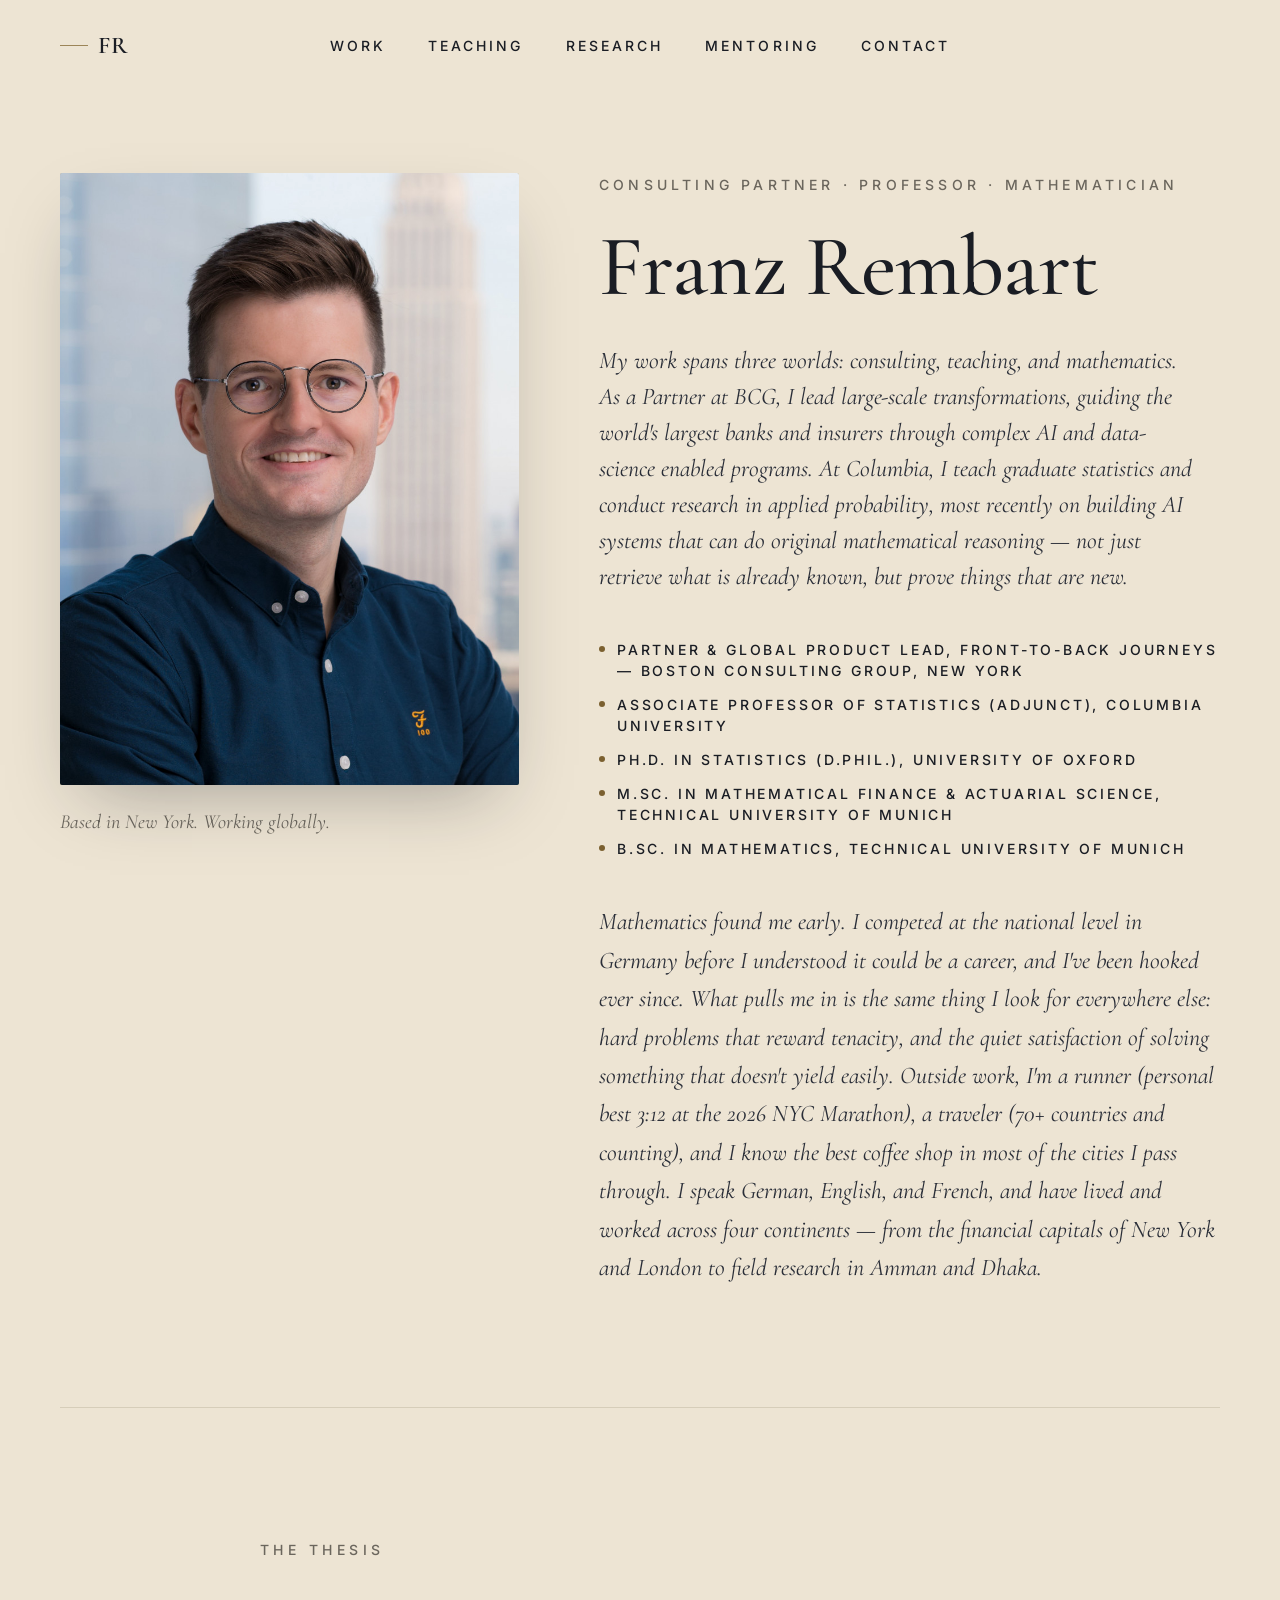
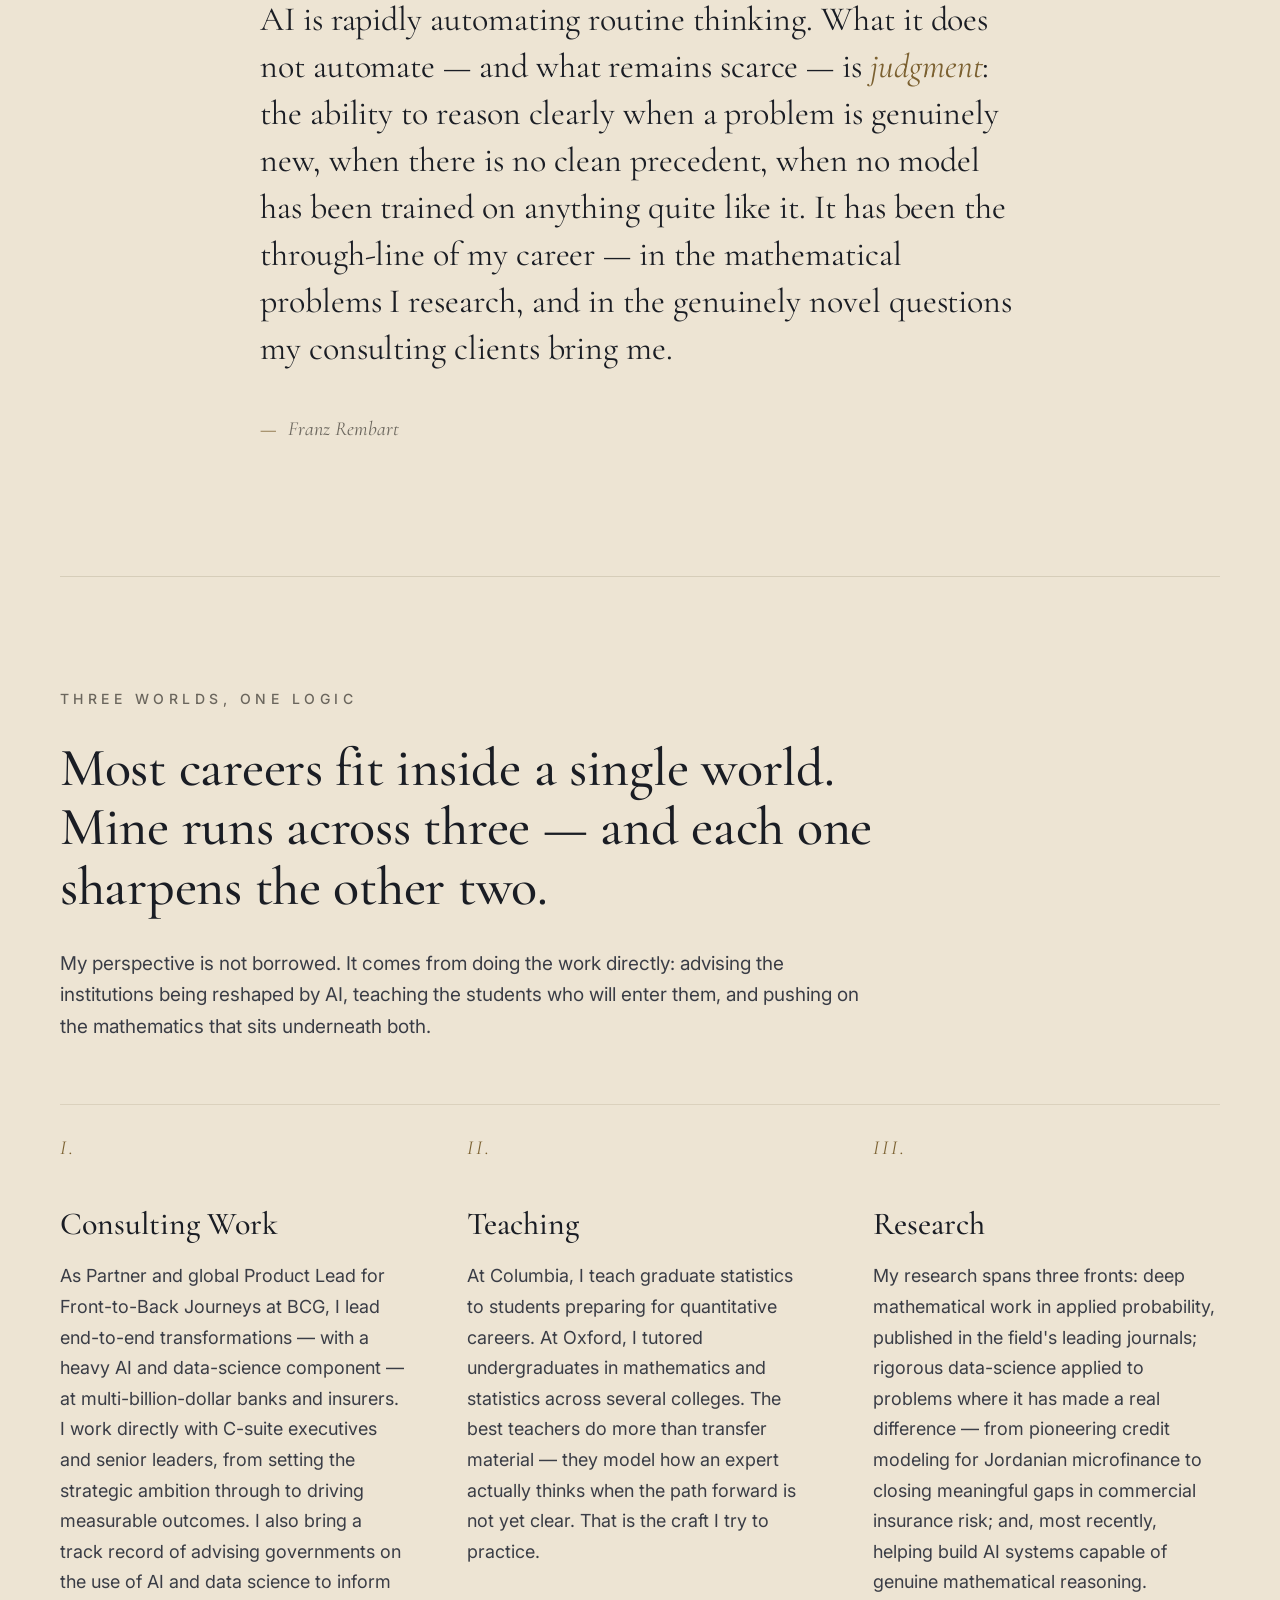
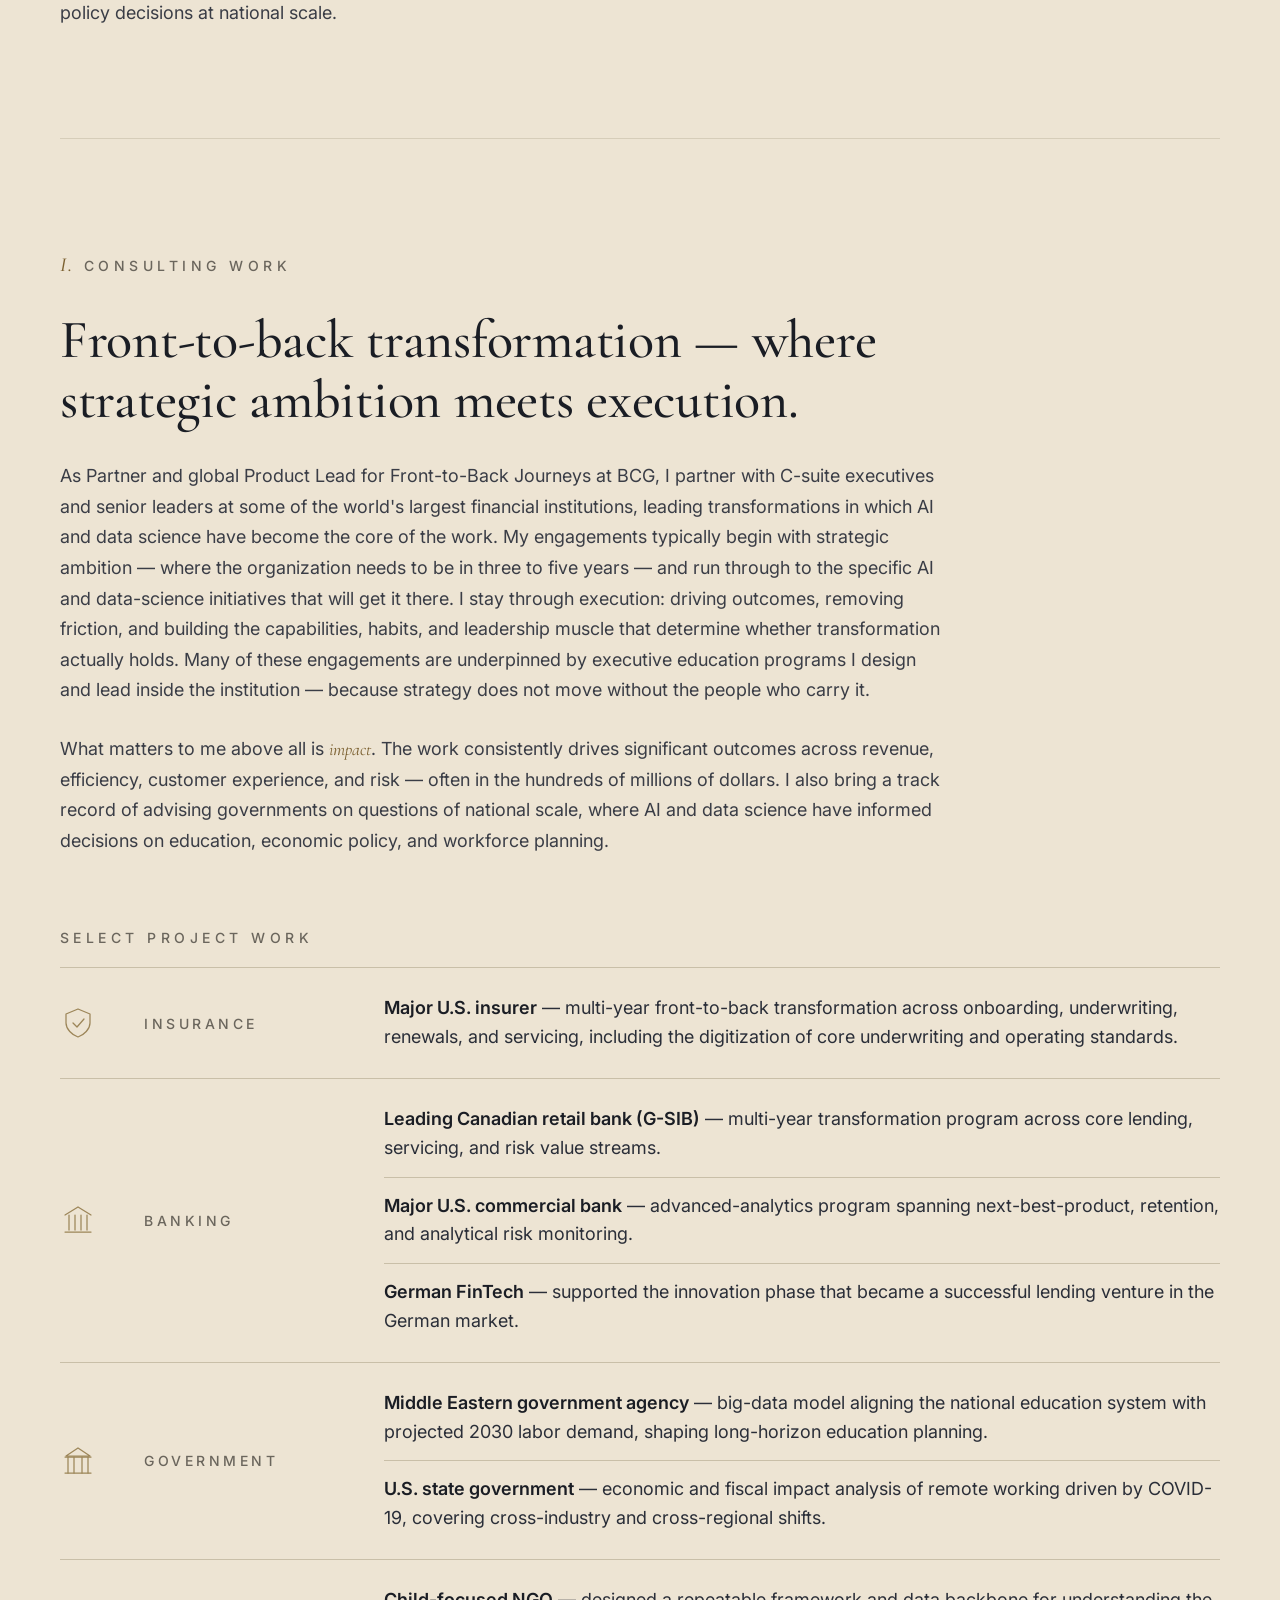
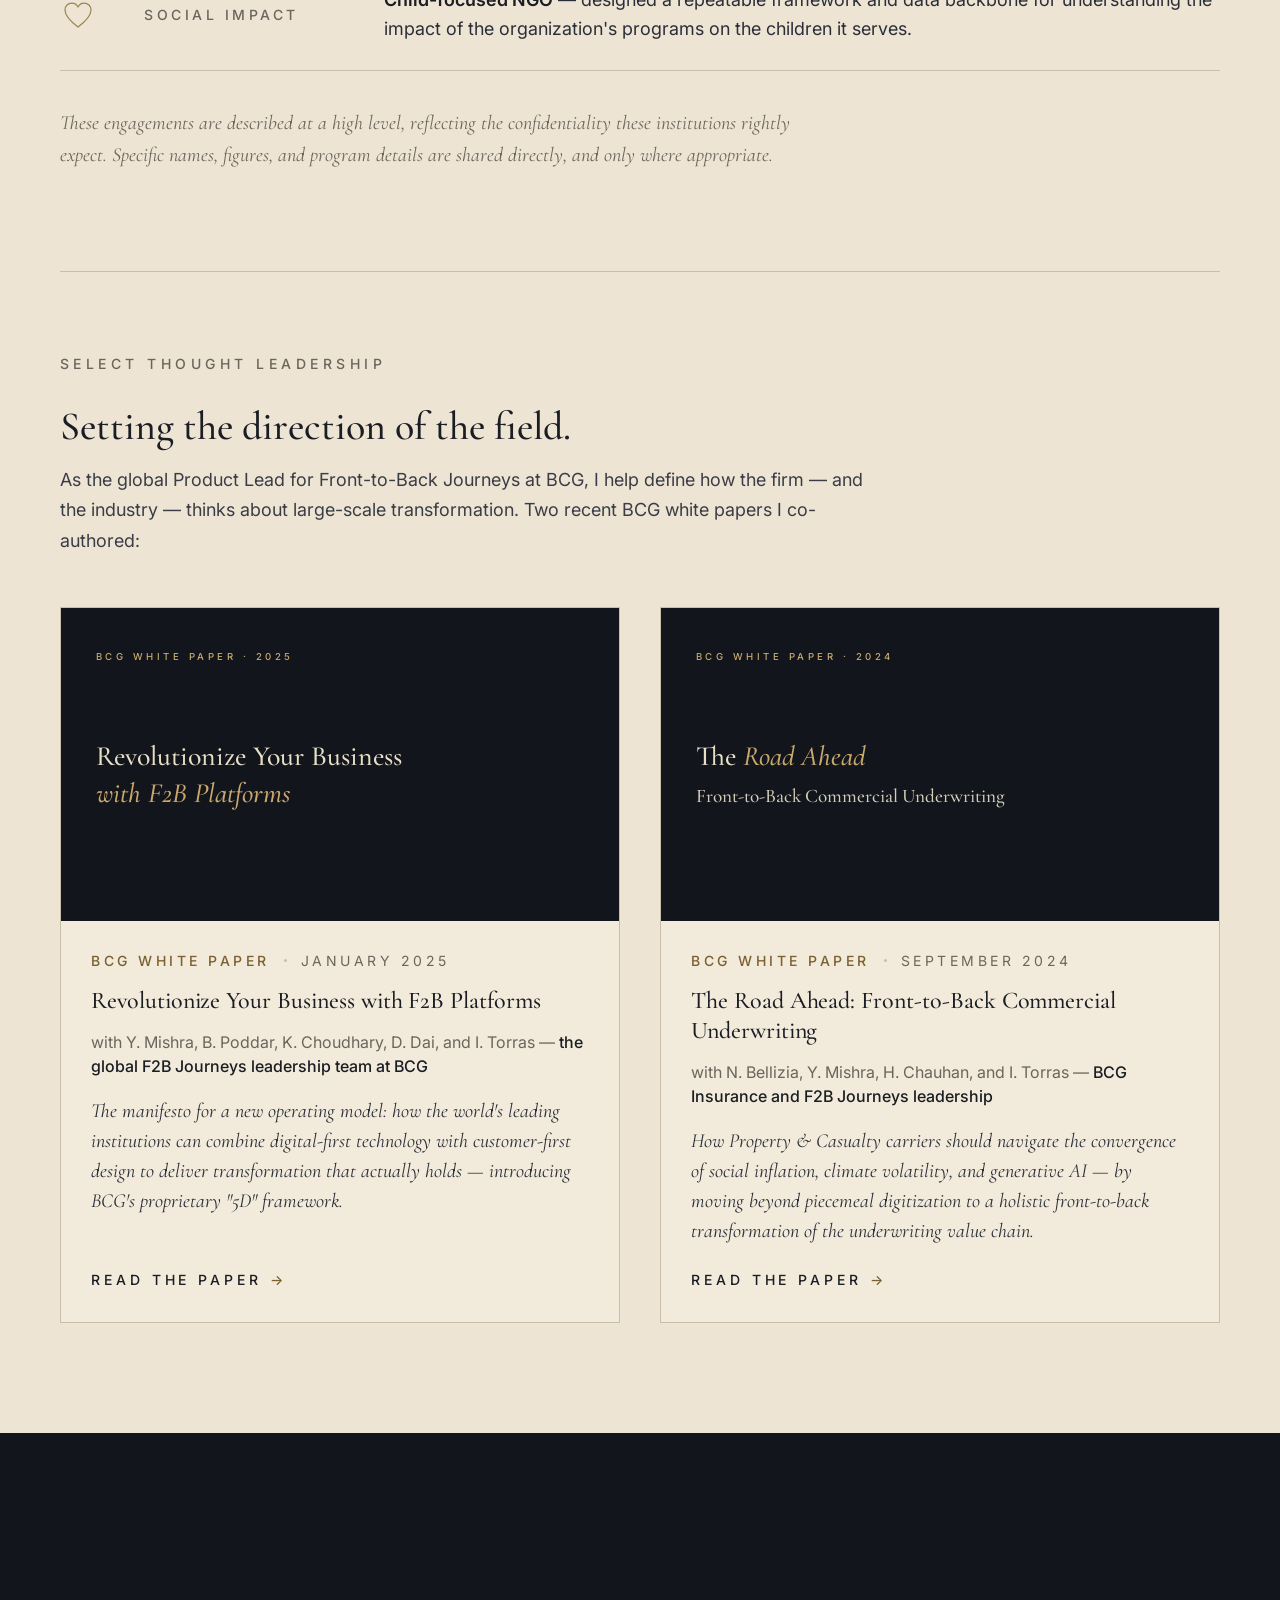
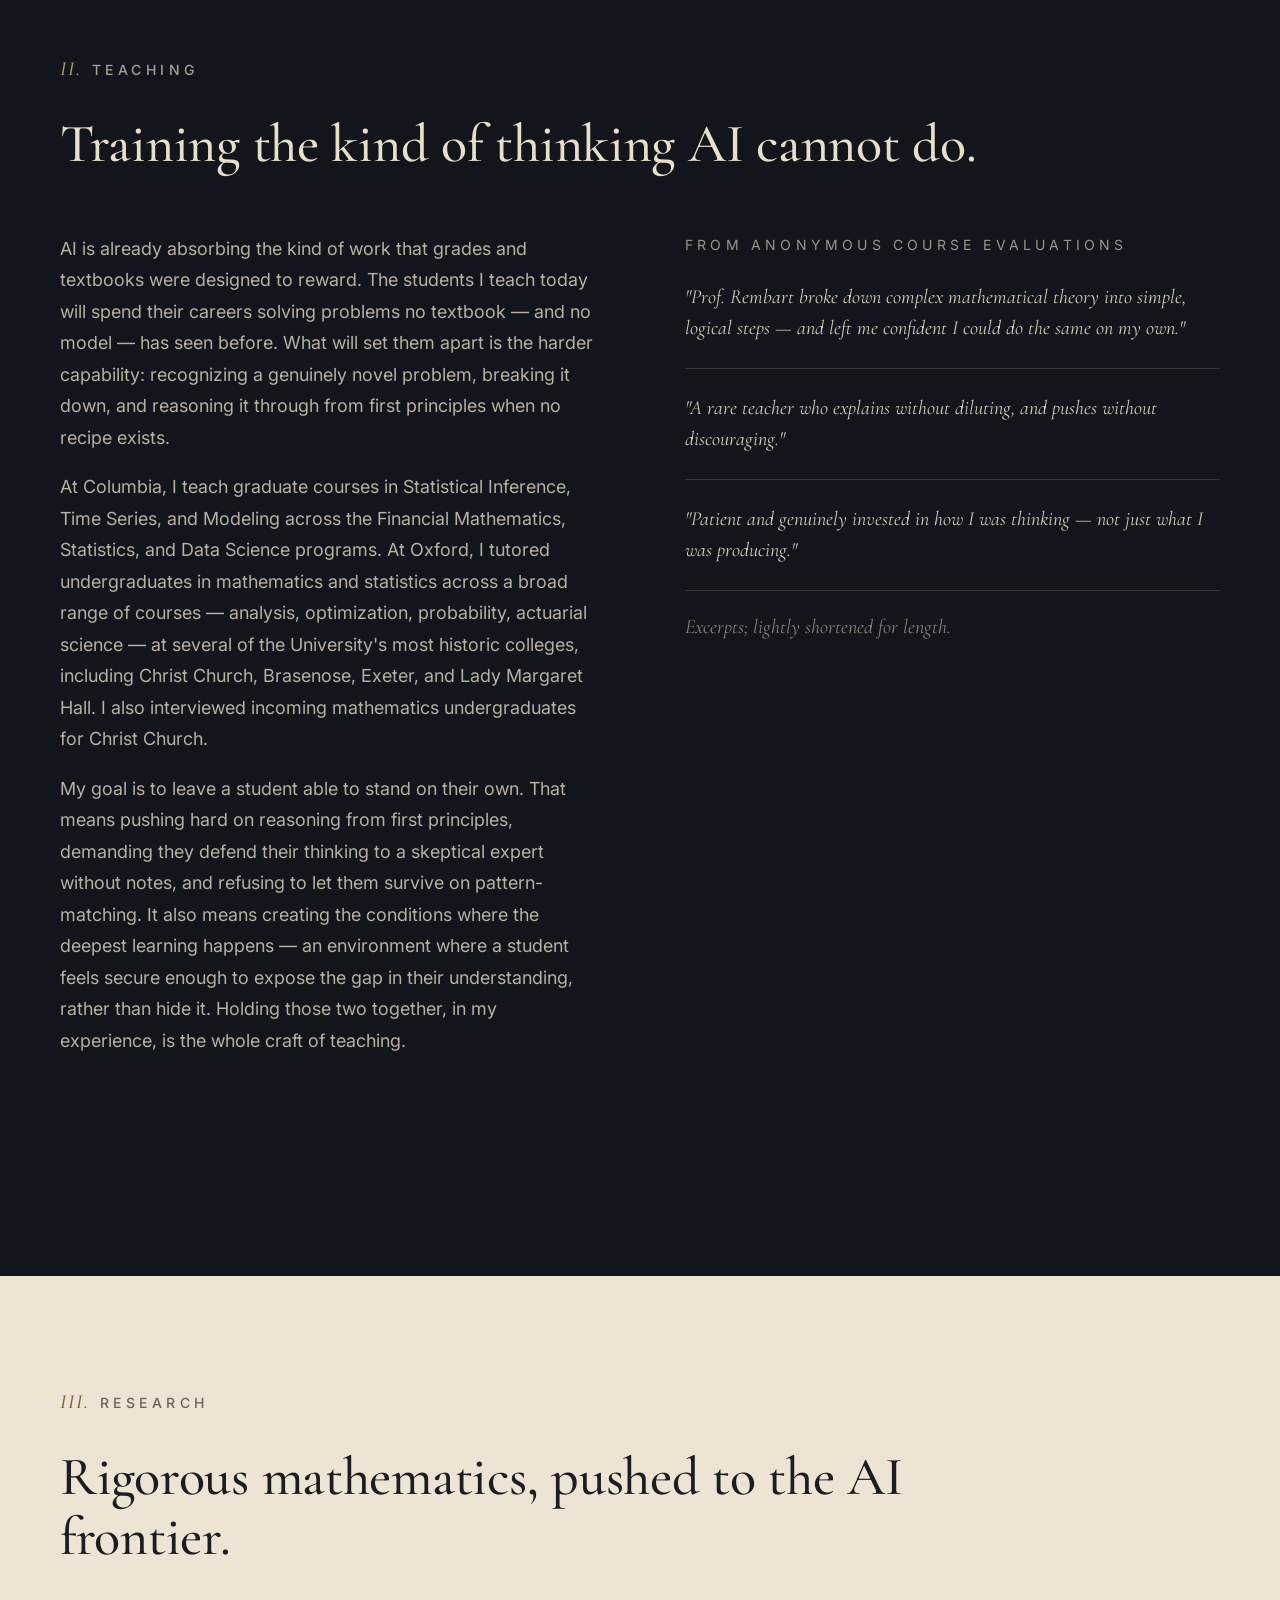
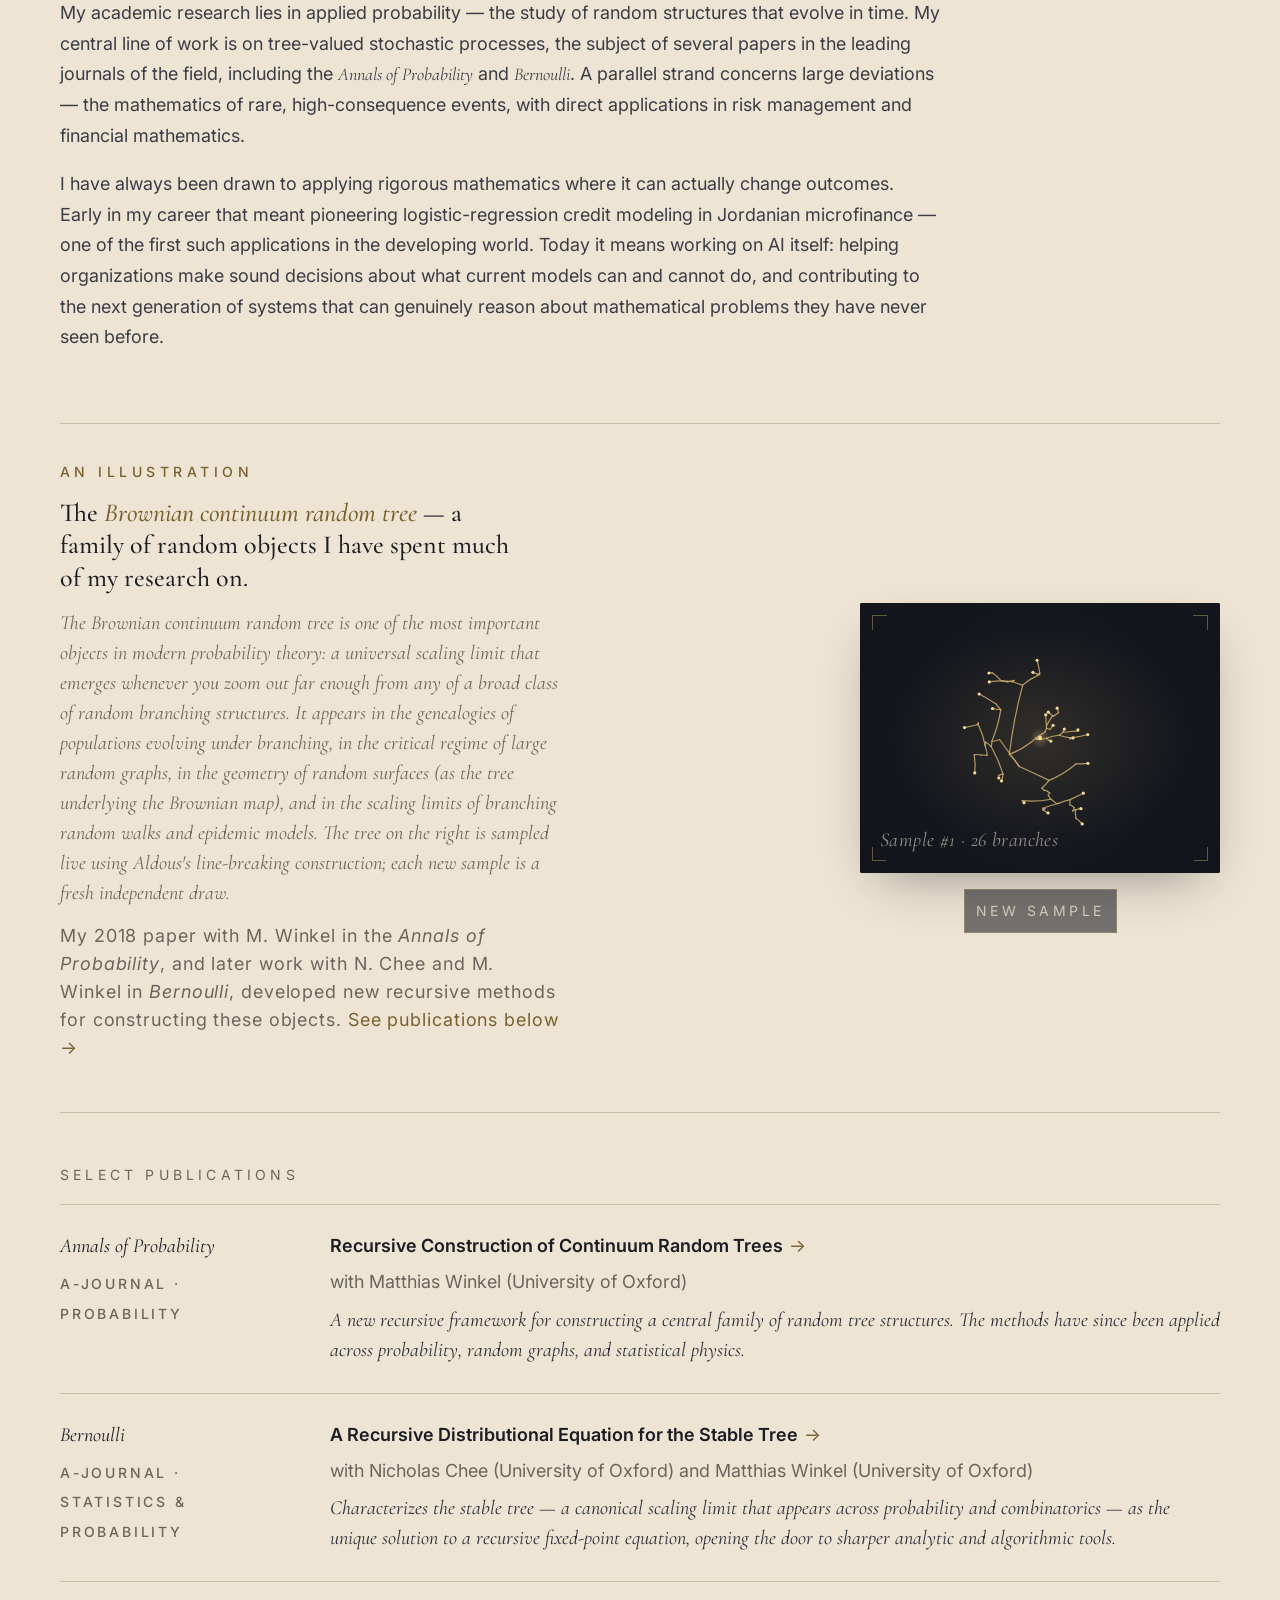
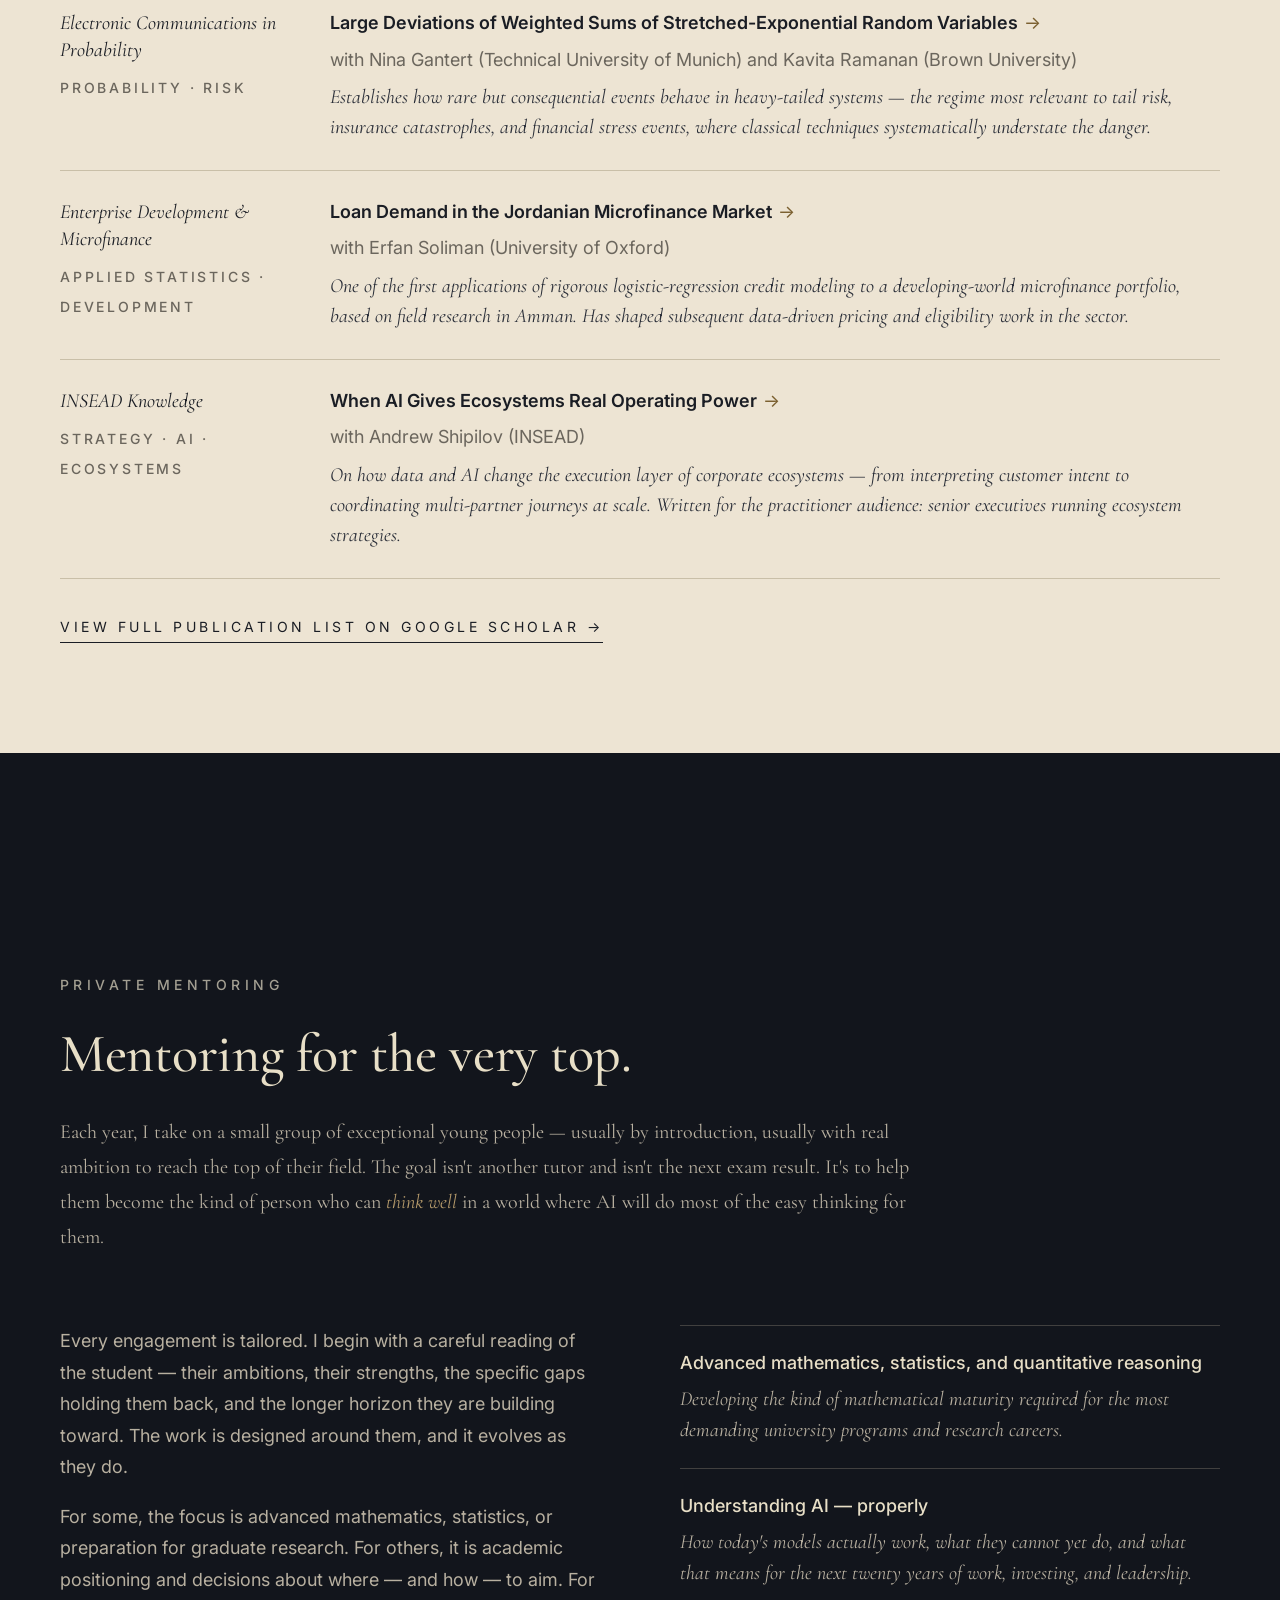
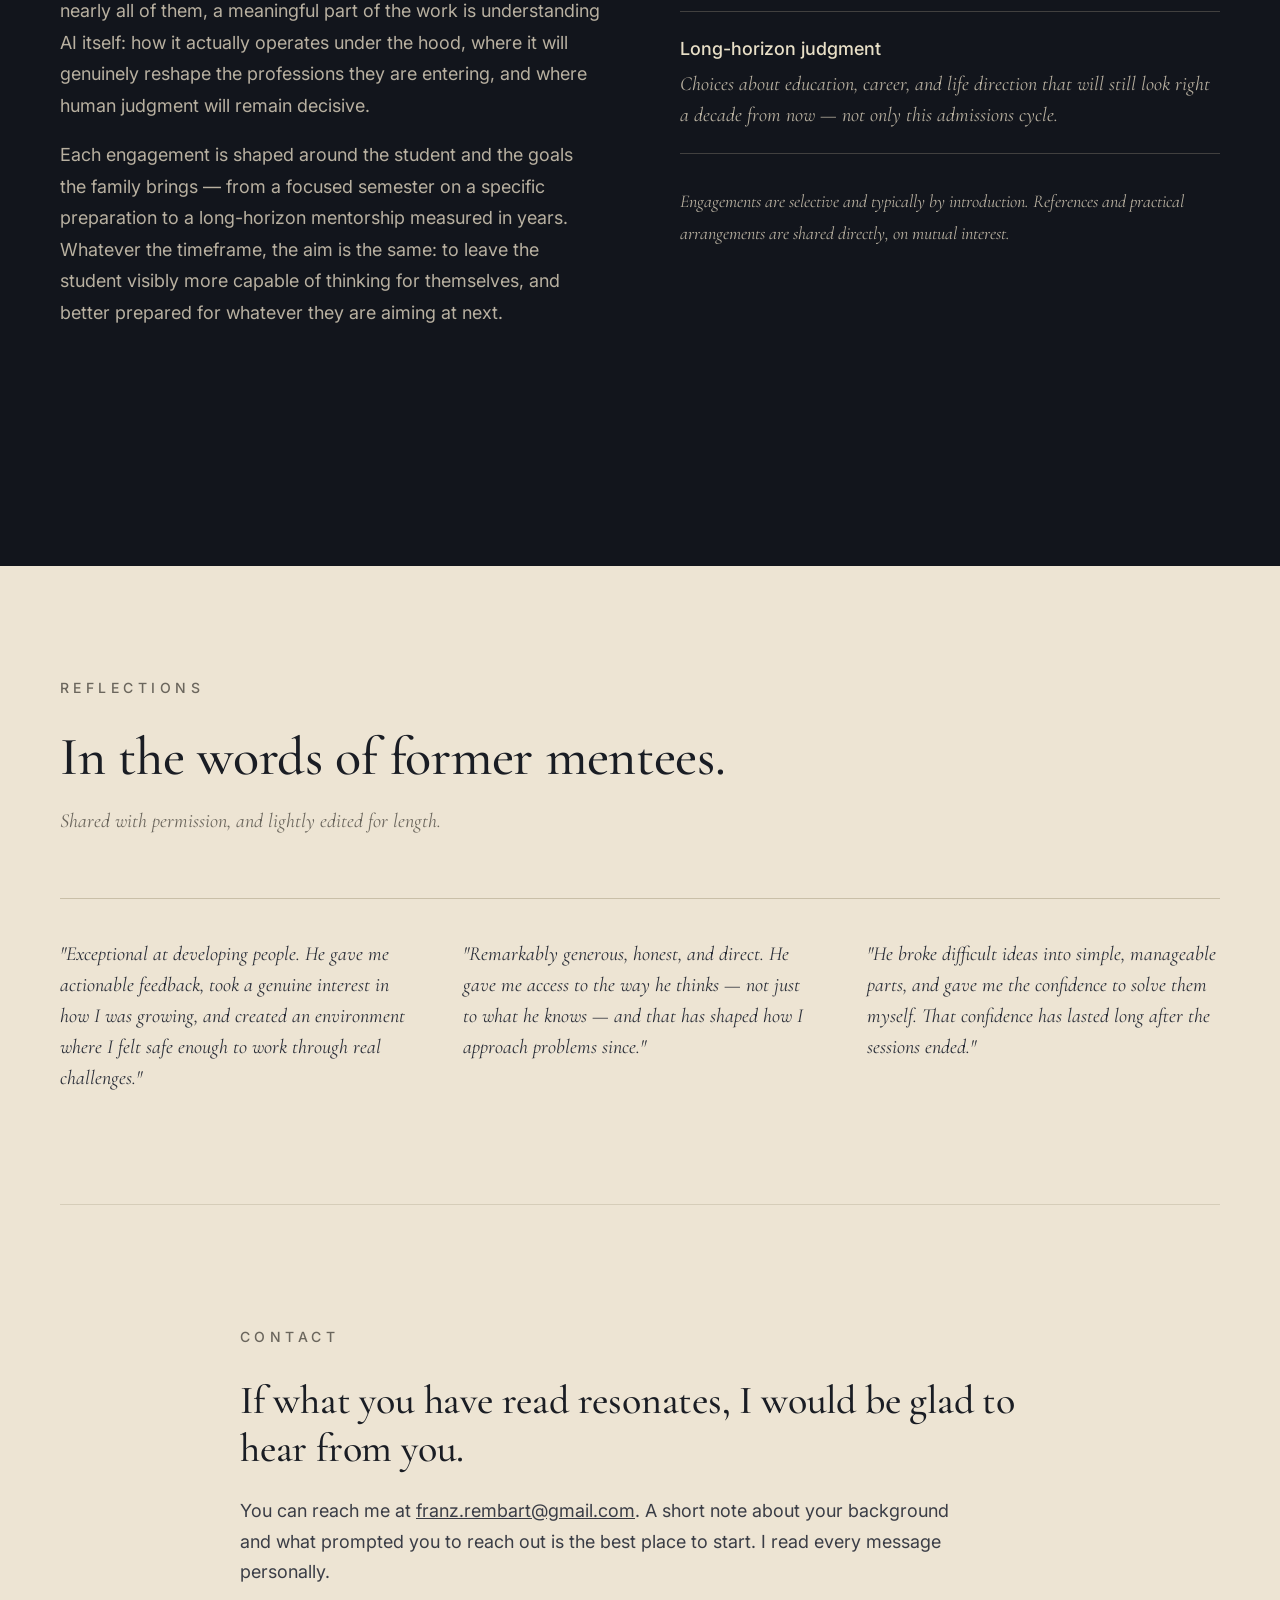
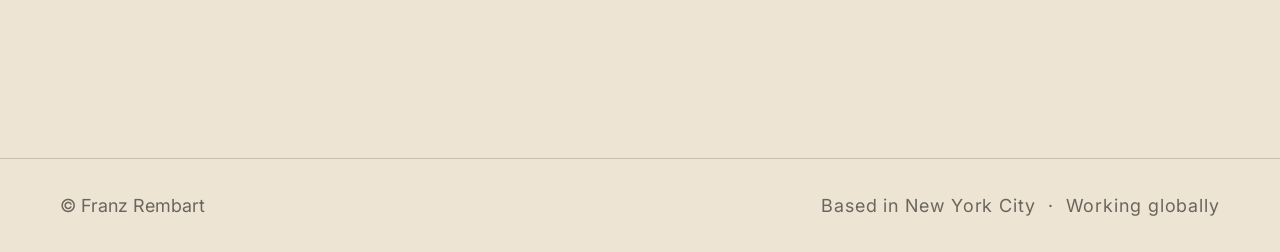
==== index.html @ 2e4b31e5 "Initial commit" ====
<!DOCTYPE html>
<html lang="en">
<head>
<meta charset="UTF-8">
<meta name="viewport" content="width=device-width, initial-scale=1.0">
<title>Franz Rembart — Consulting Partner · Professor · Mathematician</title>
<meta name="description" content="Franz Rembart — Partner at BCG, Associate Professor of Statistics at Columbia, mathematician. Front-to-back AI transformations for the world's largest financial institutions, and private mentoring for the next generation of leaders.">
<link rel="preconnect" href="https://fonts.googleapis.com">
<link rel="preconnect" href="https://fonts.gstatic.com" crossorigin>
<link href="https://fonts.googleapis.com/css2?family=Cormorant+Garamond:ital,wght@0,400;0,500;0,600;0,700;1,400;1,500;1,600&family=Inter:wght@300;400;500;600&display=swap" rel="stylesheet">
<link rel="stylesheet" href="styles.css">
</head>
<body>

<nav id="topnav">
  <a href="#top" class="monogram">FR</a>
  <div class="nav-links" id="navLinks">
    <a href="#work">Work</a>
    <a href="#teaching">Teaching</a>
    <a href="#research">Research</a>
    <a href="#mentoring">Mentoring</a>
    <a href="#contact">Contact</a>
  </div>
  <button class="burger" id="burgerBtn" aria-label="Open navigation menu" aria-expanded="false" aria-controls="navLinks">
    <span class="burger-bar"></span>
    <span class="burger-bar"></span>
    <span class="burger-bar"></span>
  </button>
</nav>

<!-- ============ HERO ============ -->
<section class="hero" id="top">
  <div>
    <div class="hero-titles">Consulting Partner · Professor · Mathematician</div>
    <h1 class="hero-name">Franz Rembart</h1>
    <p class="hero-tagline">
      My work spans three worlds: consulting, teaching, and mathematics. As a Partner at BCG, I lead large-scale transformations, guiding the world's largest banks and insurers through complex AI and data-science enabled programs. At Columbia, I teach graduate statistics and conduct research in applied probability, most recently on building AI systems that can do original mathematical reasoning — not just retrieve what is already known, but prove things that are new.
    </p>
    <ul class="credentials">
      <li>Partner &amp; Global Product Lead, Front-to-Back Journeys — Boston Consulting Group, New York</li>
      <li>Associate Professor of Statistics (Adjunct), Columbia University</li>
      <li>Ph.D. in Statistics (D.Phil.), University of Oxford</li>
      <li>M.Sc. in Mathematical Finance &amp; Actuarial Science, Technical University of Munich</li>
      <li>B.Sc. in Mathematics, Technical University of Munich</li>
    </ul>
    <p class="hero-footnote">
      Mathematics found me early. I competed at the national level in Germany before I understood it could be a career, and I've been hooked ever since. What pulls me in is the same thing I look for everywhere else: hard problems that reward tenacity, and the quiet satisfaction of solving something that doesn't yield easily. Outside work, I'm a runner (personal best 3:12 at the 2026 NYC Marathon), a traveler (70+ countries and counting), and I know the best coffee shop in most of the cities I pass through. I speak German, English, and French, and have lived and worked across four continents — from the financial capitals of New York and London to field research in Amman and Dhaka.
    </p>
  </div>
  <div class="portrait-wrap">
    <div class="portrait-frame">
      <img src="franz-rembart.jpg" alt="Portrait of Franz Rembart">
    </div>
    <div class="portrait-caption">
      Based in New York. Working globally.
    </div>
  </div>
</section>

<hr class="rule-divider">

<!-- ============ THESIS ============ -->
<section class="thesis">
  <div class="eyebrow">The Thesis</div>
  <p class="thesis-text">
    AI is rapidly automating routine thinking. What it does not automate — and what remains scarce — is <em class="italic-gold serif">judgment</em>: the ability to reason clearly when a problem is genuinely new, when there is no clean precedent, when no model has been trained on anything quite like it. It has been the through-line of my career — in the mathematical problems I research, and in the genuinely novel questions my consulting clients bring me.
  </p>
  <div class="thesis-sign">Franz Rembart</div>
</section>

<hr class="rule-divider">

<!-- ============ THREE WORLDS ============ -->
<section class="three-worlds">
  <div class="intro">
    <div class="eyebrow">Three Worlds, One Logic</div>
    <h2>Most careers fit inside a single world. Mine runs across three — and each one sharpens the other two.</h2>
    <p>My perspective is not borrowed. It comes from doing the work directly: advising the institutions being reshaped by AI, teaching the students who will enter them, and pushing on the mathematics that sits underneath both.</p>
  </div>
  <div class="three-cols">
    <div class="col">
      <div class="col-roman">I.</div>
      <h3>Consulting Work</h3>
      <p>As Partner and global Product Lead for Front-to-Back Journeys at BCG, I lead end-to-end transformations — with a heavy AI and data-science component — at multi-billion-dollar banks and insurers. I work directly with C-suite executives and senior leaders, from setting the strategic ambition through to driving measurable outcomes. I also bring a track record of advising governments on the use of AI and data science to inform policy decisions at national scale.</p>
    </div>
    <div class="col">
      <div class="col-roman">II.</div>
      <h3>Teaching</h3>
      <p>At Columbia, I teach graduate statistics to students preparing for quantitative careers. At Oxford, I tutored undergraduates in mathematics and statistics across several colleges. The best teachers do more than transfer material — they model how an expert actually thinks when the path forward is not yet clear. That is the craft I try to practice.</p>
    </div>
    <div class="col">
      <div class="col-roman">III.</div>
      <h3>Research</h3>
      <p>My research spans three fronts: deep mathematical work in applied probability, published in the field's leading journals; rigorous data-science applied to problems where it has made a real difference — from pioneering credit modeling for Jordanian microfinance to closing meaningful gaps in commercial insurance risk; and, most recently, helping build AI systems capable of genuine mathematical reasoning.</p>
    </div>
  </div>
</section>

<hr class="rule-divider">

<!-- ============ I. TRANSFORMATION ============ -->
<section class="work" id="work">
  <div class="work-intro">
    <div class="eyebrow"><span class="roman">I.</span>Consulting Work</div>
    <h2>Front-to-back transformation — where strategic ambition meets execution.</h2>
    <p>As Partner and global Product Lead for Front-to-Back Journeys at BCG, I partner with C-suite executives and senior leaders at some of the world's largest financial institutions, leading transformations in which AI and data science have become the core of the work. My engagements typically begin with strategic ambition — where the organization needs to be in three to five years — and run through to the specific AI and data-science initiatives that will get it there. I stay through execution: driving outcomes, removing friction, and building the capabilities, habits, and leadership muscle that determine whether transformation actually holds. Many of these engagements are underpinned by executive education programs I design and lead inside the institution — because strategy does not move without the people who carry it.</p>
    <p>What matters to me above all is <em class="italic-gold serif">impact</em>. The work consistently drives significant outcomes across revenue, efficiency, customer experience, and risk — often in the hundreds of millions of dollars. I also bring a track record of advising governments on questions of national scale, where AI and data science have informed decisions on education, economic policy, and workforce planning.</p>
  </div>

  <div class="work-table-label">Select project work</div>
  <div class="work-table">
    <div class="work-row">
      <div class="work-icon" aria-hidden="true">
        <svg viewBox="0 0 36 36"><path d="M18 4 L30 9 V18 C30 24 24 30 18 32 C12 30 6 24 6 18 V9 Z"/><path d="M13 18 L17 22 L24 14"/></svg>
      </div>
      <div class="work-tag">Insurance</div>
      <p><strong>Major U.S. insurer</strong> — multi-year front-to-back transformation across onboarding, underwriting, renewals, and servicing, including the digitization of core underwriting and operating standards.</p>
    </div>
    <div class="work-row">
      <div class="work-icon" aria-hidden="true">
        <svg viewBox="0 0 36 36"><path d="M5 30 L31 30"/><path d="M5 13 L18 5 L31 13"/><path d="M9 13 V28"/><path d="M15 13 V28"/><path d="M21 13 V28"/><path d="M27 13 V28"/></svg>
      </div>
      <div class="work-tag">Banking</div>
      <div class="work-multi">
        <p><strong>Leading Canadian retail bank (G-SIB)</strong> — multi-year transformation program across core lending, servicing, and risk value streams.</p>
        <p><strong>Major U.S. commercial bank</strong> — advanced-analytics program spanning next-best-product, retention, and analytical risk monitoring.</p>
        <p><strong>German FinTech</strong> — supported the innovation phase that became a successful lending venture in the German market.</p>
      </div>
    </div>
    <div class="work-row">
      <div class="work-icon" aria-hidden="true">
        <svg viewBox="0 0 36 36"><path d="M5 30 L31 30"/><path d="M8 30 V14"/><path d="M14 30 V14"/><path d="M22 30 V14"/><path d="M28 30 V14"/><path d="M5 14 L31 14"/><path d="M18 5 L6 13 L30 13 Z"/></svg>
      </div>
      <div class="work-tag">Government</div>
      <div class="work-multi">
        <p><strong>Middle Eastern government agency</strong> — big-data model aligning the national education system with projected 2030 labor demand, shaping long-horizon education planning.</p>
        <p><strong>U.S. state government</strong> — economic and fiscal impact analysis of remote working driven by COVID-19, covering cross-industry and cross-regional shifts.</p>
      </div>
    </div>
    <div class="work-row">
      <div class="work-icon" aria-hidden="true">
        <svg viewBox="0 0 36 36"><path d="M18 30 C10 24 5 18 5 13 C5 9 8 6 12 6 C15 6 17 8 18 10 C19 8 21 6 24 6 C28 6 31 9 31 13 C31 18 26 24 18 30 Z"/></svg>
      </div>
      <div class="work-tag">Social Impact</div>
      <p><strong>Child-focused NGO</strong> — designed a repeatable framework and data backbone for understanding the impact of the organization's programs on the children it serves.</p>
    </div>
  </div>

  <p class="confidentiality-note">
    These engagements are described at a high level, reflecting the confidentiality these institutions rightly expect. Specific names, figures, and program details are shared directly, and only where appropriate.
  </p>

  <div class="thought-leadership">
    <div class="thought-leadership-intro">
      <div class="eyebrow">Select Thought Leadership</div>
      <h3>Setting the direction of the field.</h3>
      <p>
        As the global Product Lead for Front-to-Back Journeys at BCG, I help define how the firm — and the industry — thinks about large-scale transformation. Two recent BCG white papers I co-authored:
      </p>
    </div>

    <div class="thought-leadership-grid">

      <a href="https://media-publications.bcg.com/Revolutionize-your-business-with-F2B-Platforms.pdf" class="article-card" target="_blank" rel="noopener">
        <div class="article-cover">
          <svg viewBox="0 0 640 360" xmlns="http://www.w3.org/2000/svg" preserveAspectRatio="xMidYMid slice">
            <rect width="640" height="360" fill="#12151C"/>
            <text x="40" y="60" font-size="11" font-weight="500" letter-spacing="4" fill="#C9A96B" font-family="Inter, sans-serif">BCG WHITE PAPER  ·  2025</text>
            <g font-family="Cormorant Garamond, serif" fill="#E8DFC7">
              <text x="40" y="180" font-size="32" font-weight="500">Revolutionize Your Business</text>
              <text x="40" y="222" font-size="32" font-weight="500" font-style="italic" fill="#C9A96B">with F2B Platforms</text>
            </g>
          </svg>
        </div>
        <div class="article-body">
          <div class="article-meta">
            <span class="venue">BCG White Paper</span>
            <span class="dot"></span>
            <span>January 2025</span>
          </div>
          <div class="article-title">Revolutionize Your Business with F2B Platforms</div>
          <div class="article-authors">
            with Y. Mishra, B. Poddar, K. Choudhary, D. Dai, and I. Torras — <span class="mark">the global F2B Journeys leadership team at BCG</span>
          </div>
          <p class="article-summary">
            The manifesto for a new operating model: how the world's leading institutions can combine digital-first technology with customer-first design to deliver transformation that actually holds — introducing BCG's proprietary "5D" framework.
          </p>
          <span class="article-link">Read the paper <span class="arrow">→</span></span>
        </div>
      </a>

      <a href="https://media-publications.bcg.com/The-Road-Ahead.pdf" class="article-card" target="_blank" rel="noopener">
        <div class="article-cover">
          <svg viewBox="0 0 640 360" xmlns="http://www.w3.org/2000/svg" preserveAspectRatio="xMidYMid slice">
            <rect width="640" height="360" fill="#12151C"/>
            <text x="40" y="60" font-size="11" font-weight="500" letter-spacing="4" fill="#C9A96B" font-family="Inter, sans-serif">BCG WHITE PAPER  ·  2024</text>
            <g font-family="Cormorant Garamond, serif" fill="#E8DFC7">
              <text x="40" y="180" font-size="32" font-weight="500">The <tspan font-style="italic" fill="#C9A96B">Road Ahead</tspan></text>
              <text x="40" y="222" font-size="22" font-weight="500" fill="#D4CDB9">Front-to-Back Commercial Underwriting</text>
            </g>
          </svg>
        </div>
        <div class="article-body">
          <div class="article-meta">
            <span class="venue">BCG White Paper</span>
            <span class="dot"></span>
            <span>September 2024</span>
          </div>
          <div class="article-title">The Road Ahead: Front-to-Back Commercial Underwriting</div>
          <div class="article-authors">
            with N. Bellizia, Y. Mishra, H. Chauhan, and I. Torras — <span class="mark">BCG Insurance and F2B Journeys leadership</span>
          </div>
          <p class="article-summary">
            How Property &amp; Casualty carriers should navigate the convergence of social inflation, climate volatility, and generative AI — by moving beyond piecemeal digitization to a holistic front-to-back transformation of the underwriting value chain.
          </p>
          <span class="article-link">Read the paper <span class="arrow">→</span></span>
        </div>
      </a>

    </div>
  </div>
</section>

<!-- ============ II. TEACHING (DARK) ============ -->
<section class="section-dark" id="teaching">
  <div class="inner">
    <div class="eyebrow"><span class="roman">II.</span>Teaching</div>
    <h2>Training the kind of thinking AI cannot do.</h2>
    <div class="teaching-grid">
      <div>
        <p>AI is already absorbing the kind of work that grades and textbooks were designed to reward. The students I teach today will spend their careers solving problems no textbook — and no model — has seen before. What will set them apart is the harder capability: recognizing a genuinely novel problem, breaking it down, and reasoning it through from first principles when no recipe exists.</p>
        <p>At Columbia, I teach graduate courses in Statistical Inference, Time Series, and Modeling across the Financial Mathematics, Statistics, and Data Science programs. At Oxford, I tutored undergraduates in mathematics and statistics across a broad range of courses — analysis, optimization, probability, actuarial science — at several of the University's most historic colleges, including Christ Church, Brasenose, Exeter, and Lady Margaret Hall. I also interviewed incoming mathematics undergraduates for Christ Church.</p>
        <p>My goal is to leave a student able to stand on their own. That means pushing hard on reasoning from first principles, demanding they defend their thinking to a skeptical expert without notes, and refusing to let them survive on pattern-matching. It also means creating the conditions where the deepest learning happens — an environment where a student feels secure enough to expose the gap in their understanding, rather than hide it. Holding those two together, in my experience, is the whole craft of teaching.</p>
      </div>
      <div class="testimonial-stack">
        <span class="testimonial-lead">From anonymous course evaluations</span>
        <div class="testimonial">
          "Prof. Rembart broke down complex mathematical theory into simple, logical steps — and left me confident I could do the same on my own."
        </div>
        <div class="testimonial">
          "A rare teacher who explains without diluting, and pushes without discouraging."
        </div>
        <div class="testimonial">
          "Patient and genuinely invested in how I was thinking — not just what I was producing."
        </div>
        <span class="testimonial-note">Excerpts; lightly shortened for length.</span>
      </div>
    </div>
  </div>
</section>

<!-- ============ III. RESEARCH ============ -->
<section class="research" id="research">
  <div class="research-intro">
    <div class="eyebrow"><span class="roman">III.</span>Research</div>
    <h2>Rigorous mathematics, pushed to the AI frontier.</h2>
    <p>My academic research lies in applied probability — the study of random structures that evolve in time. My central line of work is on tree-valued stochastic processes, the subject of several papers in the leading journals of the field, including the <em class="serif">Annals of Probability</em> and <em class="serif">Bernoulli</em>. A parallel strand concerns large deviations — the mathematics of rare, high-consequence events, with direct applications in risk management and financial mathematics.</p>
    <p>I have always been drawn to applying rigorous mathematics where it can actually change outcomes. Early in my career that meant pioneering logistic-regression credit modeling in Jordanian microfinance — one of the first such applications in the developing world. Today it means working on AI itself: helping organizations make sound decisions about what current models can and cannot do, and contributing to the next generation of systems that can genuinely reason about mathematical problems they have never seen before.</p>
  </div>

  <!-- ============ BCRT — SIDE ILLUSTRATION ============ -->
  <div class="bcrt-showcase">
    <div>
      <div class="bcrt-showcase-label">An Illustration</div>
      <h4>The <em>Brownian continuum random tree</em> — a family of random objects I have spent much of my research on.</h4>
      <p>
        The Brownian continuum random tree is one of the most important objects in modern probability theory: a universal scaling limit that emerges whenever you zoom out far enough from any of a broad class of random branching structures. It appears in the genealogies of populations evolving under branching, in the critical regime of large random graphs, in the geometry of random surfaces (as the tree underlying the Brownian map), and in the scaling limits of branching random walks and epidemic models. The tree on the right is sampled live using Aldous's line-breaking construction; each new sample is a fresh independent draw.
      </p>
      <p class="footnote">
        My 2018 paper with M. Winkel in the <em>Annals of Probability</em>, and later work with N. Chee and M. Winkel in <em>Bernoulli</em>, developed new recursive methods for constructing these objects. <a href="#research">See publications below →</a>
      </p>
    </div>

    <div class="bcrt-stage">
      <div class="bcrt-canvas-wrap">
        <canvas id="bcrtCanvas"></canvas>
        <div class="bcrt-badge">Sample <span id="bcrtSample">#1</span> · <span id="bcrtBranches">0</span> branches</div>
        <div class="bcrt-stage-frame">
          <span class="corner-bl"></span>
          <span class="corner-br"></span>
        </div>
      </div>
      <div class="bcrt-regen-wrap">
        <button class="bcrt-regen" id="bcrtRegen">New Sample</button>
      </div>
    </div>
  </div>

  <div class="pub-header">Select Publications</div>
  <div class="pub-list">

    <div class="pub-row">
<div class="pub-meta">
        <span class="journal">Annals of Probability</span>
        <span class="tags">A-Journal · Probability</span>
      </div>
      <div>
        <a href="https://projecteuclid.org/journals/annals-of-probability/volume-46/issue-5/Recursive-construction-of-continuum-random-trees/10.1214/17-AOP1237.full" class="pub-title" target="_blank" rel="noopener">Recursive Construction of Continuum Random Trees<span class="arrow">→</span></a>
        <span class="pub-authors">with Matthias Winkel (University of Oxford)</span>
        <p class="pub-impact">A new recursive framework for constructing a central family of random tree structures. The methods have since been applied across probability, random graphs, and statistical physics.</p>
      </div>
    </div>

    <div class="pub-row">
<div class="pub-meta">
        <span class="journal">Bernoulli</span>
        <span class="tags">A-Journal · Statistics &amp; Probability</span>
      </div>
      <div>
        <a href="https://projecteuclid.org/journals/bernoulli/volume-30/issue-2/A-recursive-distributional-equation-for-the-stable-tree/10.3150/23-BEJ1623.full" class="pub-title" target="_blank" rel="noopener">A Recursive Distributional Equation for the Stable Tree<span class="arrow">→</span></a>
        <span class="pub-authors">with Nicholas Chee (University of Oxford) and Matthias Winkel (University of Oxford)</span>
        <p class="pub-impact">Characterizes the stable tree — a canonical scaling limit that appears across probability and combinatorics — as the unique solution to a recursive fixed-point equation, opening the door to sharper analytic and algorithmic tools.</p>
      </div>
    </div>

    <div class="pub-row">
<div class="pub-meta">
        <span class="journal">Electronic Communications in Probability</span>
        <span class="tags">Probability · Risk</span>
      </div>
      <div>
        <a href="https://projecteuclid.org/journals/electronic-communications-in-probability/volume-19/issue-none/Large-deviations-for-weighted-sums-of-stretched-exponential-random-variables/10.1214/ECP.v19-3266.full" class="pub-title" target="_blank" rel="noopener">Large Deviations of Weighted Sums of Stretched-Exponential Random Variables<span class="arrow">→</span></a>
        <span class="pub-authors">with Nina Gantert (Technical University of Munich) and Kavita Ramanan (Brown University)</span>
        <p class="pub-impact">Establishes how rare but consequential events behave in heavy-tailed systems — the regime most relevant to tail risk, insurance catastrophes, and financial stress events, where classical techniques systematically understate the danger.</p>
      </div>
    </div>

    <div class="pub-row">
<div class="pub-meta">
        <span class="journal">Enterprise Development &amp; Microfinance</span>
        <span class="tags">Applied Statistics · Development</span>
      </div>
      <div>
        <a href="https://www.developmentbookshelf.com/doi/10.3362/1755-1986.16-00009" class="pub-title" target="_blank" rel="noopener">Loan Demand in the Jordanian Microfinance Market<span class="arrow">→</span></a>
        <span class="pub-authors">with Erfan Soliman (University of Oxford)</span>
        <p class="pub-impact">One of the first applications of rigorous logistic-regression credit modeling to a developing-world microfinance portfolio, based on field research in Amman. Has shaped subsequent data-driven pricing and eligibility work in the sector.</p>
      </div>
    </div>

    <div class="pub-row">
<div class="pub-meta">
        <span class="journal">INSEAD Knowledge</span>
        <span class="tags">Strategy · AI · Ecosystems</span>
      </div>
      <div>
        <a href="https://knowledge.insead.edu/strategy/when-ai-gives-ecosystems-real-operating-power" class="pub-title" target="_blank" rel="noopener">When AI Gives Ecosystems Real Operating Power<span class="arrow">→</span></a>
        <span class="pub-authors">with Andrew Shipilov (INSEAD)</span>
        <p class="pub-impact">On how data and AI change the execution layer of corporate ecosystems — from interpreting customer intent to coordinating multi-partner journeys at scale. Written for the practitioner audience: senior executives running ecosystem strategies.</p>
      </div>
    </div>

  </div>

  <a href="https://scholar.google.co.uk/citations?user=buZNiwEAAAAJ&hl=en" class="scholar-link" target="_blank" rel="noopener">View full publication list on Google Scholar →</a>
</section>

<!-- ============ PRIVATE MENTORING (DARK) ============ -->
<section class="section-dark" id="mentoring">
  <div class="inner mentoring">
    <div class="eyebrow">Private Mentoring</div>
    <h2>Mentoring for the very top.</h2>
    <p class="mentoring-lead">
      Each year, I take on a small group of exceptional young people — usually by introduction, usually with real ambition to reach the top of their field. The goal isn't another tutor and isn't the next exam result. It's to help them become the kind of person who can <em class="italic-gold serif" style="color:var(--gold-soft);">think well</em> in a world where AI will do most of the easy thinking for them.
    </p>

    <div class="mentoring-grid">
      <div>
        <p>Every engagement is tailored. I begin with a careful reading of the student — their ambitions, their strengths, the specific gaps holding them back, and the longer horizon they are building toward. The work is designed around them, and it evolves as they do.</p>
        <p>For some, the focus is advanced mathematics, statistics, or preparation for graduate research. For others, it is academic positioning and decisions about where — and how — to aim. For nearly all of them, a meaningful part of the work is understanding AI itself: how it actually operates under the hood, where it will genuinely reshape the professions they are entering, and where human judgment will remain decisive.</p>
        <p>Each engagement is shaped around the student and the goals the family brings — from a focused semester on a specific preparation to a long-horizon mentorship measured in years. Whatever the timeframe, the aim is the same: to leave the student visibly more capable of thinking for themselves, and better prepared for whatever they are aiming at next.</p>
      </div>
      <div>
        <ul class="focus-list">
          <li>
            Advanced mathematics, statistics, and quantitative reasoning
            <span class="sub">Developing the kind of mathematical maturity required for the most demanding university programs and research careers.</span>
          </li>
          <li>
            Understanding AI — properly
            <span class="sub">How today's models actually work, what they cannot yet do, and what that means for the next twenty years of work, investing, and leadership.</span>
          </li>
          <li>
            Long-horizon judgment
            <span class="sub">Choices about education, career, and life direction that will still look right a decade from now — not only this admissions cycle.</span>
          </li>
        </ul>
        <p class="selective">
          Engagements are selective and typically by introduction. References and practical arrangements are shared directly, on mutual interest.
        </p>
      </div>
    </div>
  </div>
</section>

<!-- ============ REFLECTIONS ============ -->
<section class="reflections">
  <div class="eyebrow">Reflections</div>
  <h2>In the words of former mentees.</h2>
  <p class="reflections-sub">Shared with permission, and lightly edited for length.</p>
  <div class="reflections-grid">
    <div class="reflection">
      "Exceptional at developing people. He gave me actionable feedback, took a genuine interest in how I was growing, and created an environment where I felt safe enough to work through real challenges."
    </div>
    <div class="reflection">
      "Remarkably generous, honest, and direct. He gave me access to the way he thinks — not just to what he knows — and that has shaped how I approach problems since."
    </div>
    <div class="reflection">
      "He broke difficult ideas into simple, manageable parts, and gave me the confidence to solve them myself. That confidence has lasted long after the sessions ended."
    </div>
  </div>
</section>

<hr class="rule-divider">

<!-- ============ CONTACT ============ -->
<section class="contact" id="contact">
  <div class="eyebrow">Contact</div>
  <h2 class="contact-headline">If what you have read resonates, I would be glad to hear from you.</h2>
  <p class="contact-sub">
    You can reach me at <a href="mailto:franz.rembart@gmail.com">franz.rembart@gmail.com</a>. A short note about your background and what prompted you to reach out is the best place to start. I read every message personally.
  </p>
</section>

<footer>
  <div>© Franz Rembart</div>
  <div class="cities">Based in New York City <span>·</span> Working globally</div>
</footer>

<script>
  // ---- Nav scroll state ----
  const nav = document.getElementById('topnav');
  window.addEventListener('scroll', () => {
    if (window.scrollY > 20) nav.classList.add('scrolled');
    else nav.classList.remove('scrolled');
  });

  // ---- Burger menu ----
  const burgerBtn = document.getElementById('burgerBtn');
  const navLinks = document.getElementById('navLinks');
  burgerBtn.addEventListener('click', () => {
    const isOpen = navLinks.classList.toggle('open');
    burgerBtn.setAttribute('aria-expanded', String(isOpen));
    burgerBtn.setAttribute('aria-label', isOpen ? 'Close navigation menu' : 'Open navigation menu');
  });
  navLinks.querySelectorAll('a').forEach(a => {
    a.addEventListener('click', () => {
      navLinks.classList.remove('open');
      burgerBtn.setAttribute('aria-expanded', 'false');
      burgerBtn.setAttribute('aria-label', 'Open navigation menu');
    });
  });

  // ---- Fade-up reveal ----
  const revealObs = new IntersectionObserver((entries) => {
    entries.forEach(e => { if (e.isIntersecting) e.target.classList.add('visible'); });
  }, { threshold: 0.1 });
  document.querySelectorAll('section').forEach(s => {
    s.classList.add('fade-up');
    revealObs.observe(s);
  });

  // ======================================================================
  // Brownian Continuum Random Tree — Aldous's line-breaking construction
  // ----------------------------------------------------------------------
  // Minimal version: thin gold branches, subtle curvature, small leaf dots,
  // faint root halo. Growth animation only.
  // ======================================================================

  (function bcrtInit() {
    const canvas = document.getElementById('bcrtCanvas');
    if (!canvas) return;
    const ctx = canvas.getContext('2d');
    const regenBtn = document.getElementById('bcrtRegen');
    const branchesEl = document.getElementById('bcrtBranches');
    const sampleEl = document.getElementById('bcrtSample');
    const stage = document.querySelector('.bcrt-stage');

    const DPR = Math.max(1, Math.min(window.devicePixelRatio || 1, 2));

    function resizeCanvas() {
      const rect = canvas.getBoundingClientRect();
      canvas.width = Math.max(1, Math.floor(rect.width * DPR));
      canvas.height = Math.max(1, Math.floor(rect.height * DPR));
    }
    resizeCanvas();

    // Seeded deterministic curvature per branch so the shape is stable
    // across frames (only the growth/breathing animates, not the geometry)
    function hash(n) {
      n = (n ^ 61) ^ (n >>> 16);
      n = (n + (n << 3)) | 0;
      n = n ^ (n >>> 4);
      n = Math.imul(n, 0x27d4eb2d);
      n = n ^ (n >>> 15);
      return ((n >>> 0) / 4294967295);
    }

    function sampleExp() { return -Math.log(1 - Math.random()); }

    function generateCutPoints(N) {
      const T = [];
      let S = 0;
      for (let k = 1; k <= N; k++) {
        S += sampleExp();
        T.push(Math.sqrt(2 * S));
      }
      return T;
    }

    // ---- Tree topology (Aldous's line-breaking construction) ----
    function buildTreeTopology(N) {
      const T = generateCutPoints(N);
      const lengths = [T[0]];
      for (let k = 1; k < T.length; k++) lengths.push(T[k] - T[k - 1]);

      const nodes = [];
      const edges = [];
      const root = { id: 0, parent: null, children: [], depth: 0, length: 0 };
      nodes.push(root);

      const firstLeaf = { id: 1, parent: root, children: [], depth: lengths[0], length: lengths[0] };
      nodes.push(firstLeaf);
      root.children.push(firstLeaf);
      edges.push({ id: 0, parent: root, child: firstLeaf, length: lengths[0], step: 0, seed: Math.random() });
      firstLeaf.step = 0;

      let totalLen = lengths[0];

      for (let k = 1; k < lengths.length; k++) {
        const u = Math.random() * totalLen;
        let cum = 0, hostEdge = null, hostPos = 0;
        for (const e of edges) {
          if (cum + e.length >= u) {
            hostEdge = e;
            hostPos = (u - cum) / e.length;
            break;
          }
          cum += e.length;
        }
        if (!hostEdge) { hostEdge = edges[edges.length - 1]; hostPos = 1; }

        let graftParent;
        if (hostPos < 0.0001) {
          graftParent = hostEdge.parent;
        } else if (hostPos > 0.9999) {
          graftParent = hostEdge.child;
        } else {
          const branch = {
            id: nodes.length, parent: hostEdge.parent, children: [],
            depth: hostEdge.parent.depth + hostEdge.length * hostPos,
            length: hostEdge.length * hostPos, isBranchPoint: true
          };
          nodes.push(branch);

          const idx = hostEdge.parent.children.indexOf(hostEdge.child);
          if (idx >= 0) hostEdge.parent.children.splice(idx, 1);
          hostEdge.parent.children.push(branch);
          branch.children.push(hostEdge.child);
          hostEdge.child.parent = branch;
          hostEdge.child.length = hostEdge.length * (1 - hostPos);

          const edgeIdx = edges.indexOf(hostEdge);
          const oldStep = hostEdge.step;
          const oldSeed = hostEdge.seed;
          edges.splice(edgeIdx, 1,
            { id: edges.length, parent: hostEdge.parent, child: branch, length: hostEdge.length * hostPos, step: oldStep, seed: oldSeed },
            { id: edges.length + 1, parent: branch, child: hostEdge.child, length: hostEdge.length * (1 - hostPos), step: oldStep, seed: oldSeed * 1.618 }
          );
          graftParent = branch;
        }

        const newLeaf = {
          id: nodes.length, parent: graftParent, children: [],
          depth: graftParent.depth + lengths[k], length: lengths[k], step: k
        };
        nodes.push(newLeaf);
        graftParent.children.push(newLeaf);
        edges.push({ id: edges.length, parent: graftParent, child: newLeaf, length: lengths[k], step: k, seed: Math.random() });

        totalLen += lengths[k];
      }

      return { root, nodes, edges };
    }

    // ---- Layout: radial embedding with leaf-proportional wedges ----
    function layoutTree(tree, cx, cy, radius) {
      const { root, nodes } = tree;
      function countLeaves(n) {
        if (n.children.length === 0) { n._leafCount = 1; return 1; }
        let s = 0;
        for (const c of n.children) s += countLeaves(c);
        n._leafCount = s;
        return s;
      }
      countLeaves(root);

      let maxDepth = 0;
      for (const n of nodes) if (n.depth > maxDepth) maxDepth = n.depth;

      root.x = cx;
      root.y = cy;

      const a0 = Math.random() * Math.PI * 2;

      function place(n, low, high) {
        const total = n._leafCount;
        let acc = low;
        for (const c of n.children) {
          const frac = c._leafCount / total;
          const cLow = acc;
          const cHigh = acc + (high - low) * frac;
          const ang = (cLow + cHigh) / 2;
          // Place child at its true radial distance from the root (depth-proportional),
          // so the furthest leaves land at the full radius.
          const rFromRoot = (c.depth / maxDepth) * radius;
          c.x = cx + Math.cos(ang) * rFromRoot;
          c.y = cy + Math.sin(ang) * rFromRoot;
          c.angle = ang;
          place(c, cLow, cHigh);
          acc = cHigh;
        }
      }
      place(root, a0, a0 + Math.PI * 2);
      return tree;
    }

    // ---- Draw a single branch: subtle quadratic Bézier with seeded curvature ----
    function drawBranch(e, p0x, p0y, p1x, p1y, width, color, alpha) {
      const dx = p1x - p0x, dy = p1y - p0y;
      const len = Math.hypot(dx, dy);
      if (len < 0.5) return;
      const nx = -dy / len, ny = dx / len;

      // A single, small, deterministic curvature offset per branch.
      // Keeps the organic feel without going baroque.
      const offset = Math.sin(e.seed * 6.28) * Math.min(len * 0.08, 9 * DPR);
      const cx = (p0x + p1x) / 2 + nx * offset;
      const cy = (p0y + p1y) / 2 + ny * offset;

      ctx.strokeStyle = color;
      ctx.globalAlpha = alpha;
      ctx.lineWidth = width;
      ctx.lineCap = 'round';
      ctx.lineJoin = 'round';
      ctx.beginPath();
      ctx.moveTo(p0x, p0y);
      ctx.quadraticCurveTo(cx, cy, p1x, p1y);
      ctx.stroke();
    }

    // ---- Main render ----
    function drawTree(tree, progress) {
      const W = canvas.width, H = canvas.height;

      // Background
      ctx.globalAlpha = 1;
      ctx.globalCompositeOperation = 'source-over';
      ctx.fillStyle = '#12151C';
      ctx.fillRect(0, 0, W, H);

      // Very subtle background wash — just enough to keep the stage from being flat black
      const bg = ctx.createRadialGradient(W/2, H/2, 0, W/2, H/2, Math.max(W, H) * 0.6);
      bg.addColorStop(0, 'rgba(201, 169, 107, 0.06)');
      bg.addColorStop(1, 'rgba(18, 21, 28, 0)');
      ctx.fillStyle = bg;
      ctx.fillRect(0, 0, W, H);

      const stepFull = Math.floor(progress);
      const stepFrac = progress - stepFull;
      const totalSteps = Math.max(1, tree.edges.reduce((m, e) => Math.max(m, e.step), 0) + 1);

      // Single pass: thin gold branches
      for (const e of tree.edges) {
        if (e.step > stepFull) continue;

        let p0x = e.parent.x, p0y = e.parent.y;
        let p1x = e.child.x, p1y = e.child.y;
        if (e.step === stepFull && stepFrac < 1) {
          p1x = p0x + (p1x - p0x) * stepFrac;
          p1y = p0y + (p1y - p0y) * stepFrac;
        }

        drawBranch(e, p0x, p0y, p1x, p1y,
          1.2 * DPR,
          '#C9A96B',
          0.88);
      }

      // Leaf dots
      ctx.globalAlpha = 1;
      for (const n of tree.nodes) {
        if (n.step !== undefined && n.step > stepFull) continue;
        if (n === tree.root) continue;
        if (n.step === stepFull && stepFrac < 1) continue;

        const isLeaf = n.children.length === 0;
        if (isLeaf) {
          ctx.fillStyle = '#F5DC9B';
          ctx.beginPath();
          ctx.arc(n.x, n.y, 1.6 * DPR, 0, Math.PI * 2);
          ctx.fill();
        }
      }

      // Small root marker — faint halo + dot, anchors the image
      const rootR = 10 * DPR;
      const rg = ctx.createRadialGradient(tree.root.x, tree.root.y, 0, tree.root.x, tree.root.y, rootR);
      rg.addColorStop(0, 'rgba(245, 220, 155, 0.28)');
      rg.addColorStop(1, 'rgba(245, 220, 155, 0)');
      ctx.fillStyle = rg;
      ctx.beginPath();
      ctx.arc(tree.root.x, tree.root.y, rootR, 0, Math.PI * 2);
      ctx.fill();
      ctx.fillStyle = '#F5DC9B';
      ctx.beginPath();
      ctx.arc(tree.root.x, tree.root.y, 2.2 * DPR, 0, Math.PI * 2);
      ctx.fill();

      // HUD counter
      const visibleSteps = Math.min(stepFull + (stepFrac > 0 ? 1 : 0), totalSteps);
      if (branchesEl) branchesEl.textContent = String(visibleSteps);
    }

    // ---- Animation state ----
    const N_SEGMENTS = 90;
    const DURATION_MS = 11000;
    let currentTree = null;
    let animStart = null;
    let animRaf = null;
    let sampleNum = 0;

    function easeOutCubic(t) {
      return 1 - Math.pow(1 - t, 3);
    }

    function frame(ts) {
      if (!animStart) animStart = ts;
      const t = Math.min(1, (ts - animStart) / DURATION_MS);
      const eased = easeOutCubic(t);
      const progress = eased * N_SEGMENTS;

      drawTree(currentTree, progress);

      // Stop animating once growth completes — no reason to burn CPU
      if (t < 1) {
        animRaf = requestAnimationFrame(frame);
      } else {
        animRaf = null;
      }
    }

    function regenerate() {
      if (animRaf) cancelAnimationFrame(animRaf);
      resizeCanvas();
      const W = canvas.width, H = canvas.height;
      const cx = W * 0.5, cy = H * 0.5;
      const radius = Math.min(W, H) * 0.48;

      const tree = buildTreeTopology(N_SEGMENTS);
      layoutTree(tree, cx, cy, radius);
      currentTree = tree;
      animStart = null;

      sampleNum += 1;
      if (sampleEl) sampleEl.textContent = '#' + sampleNum;

      animRaf = requestAnimationFrame(frame);
    }

    // Debounced resize
    let resizeTimer = null;
    window.addEventListener('resize', () => {
      if (resizeTimer) clearTimeout(resizeTimer);
      resizeTimer = setTimeout(() => {
        if (currentTree) {
          resizeCanvas();
          const W = canvas.width, H = canvas.height;
          layoutTree(currentTree, W * 0.5, H * 0.5, Math.min(W, H) * 0.48);
          // Redraw instantly at full progress
          drawTree(currentTree, N_SEGMENTS);
        }
      }, 150);
    });

    // Trigger first run when stage scrolls into view
    let hasRun = false;
    const bcrtObs = new IntersectionObserver((entries) => {
      entries.forEach(e => {
        if (e.isIntersecting && !hasRun) {
          hasRun = true;
          regenerate();
        }
      });
    }, { threshold: 0.15 });
    if (stage) bcrtObs.observe(stage);

    if (regenBtn) regenBtn.addEventListener('click', regenerate);
  })();
</script>

</body>
</html>
---- styles.css ----
:root {
    --cream: #EDE4D3;
    --cream-light: #F2EADA;
    --ink: #1A1D24;
    --ink-soft: #2A2E38;
    --body: #3A3D46;
    --muted: #6B665D;        /* darkened: was #7A7469, now 4.6:1 on cream */
    --gold: #9C8558;         /* decorative use only (borders, icons, backgrounds) */
    --gold-text: #7B6030;    /* gold text on light backgrounds: 4.8:1 on cream */
    --gold-soft: #B59A6B;    /* gold text on dark (navy) backgrounds: 6.9:1 on navy */
    --gold-bright: #C9A96B;
    --copper: #A87245;
    --rule: #C9BFA8;
    --navy: #12151C;
    --navy-soft: #1C202A;
  }

  * { margin: 0; padding: 0; box-sizing: border-box; }
  html { scroll-behavior: smooth; }
  body {
    background: var(--cream);
    color: var(--body);
    font-family: 'Inter', -apple-system, sans-serif;
    font-weight: 400;
    font-size: 18px;
    line-height: 1.65;
    -webkit-font-smoothing: antialiased;
    -moz-osx-font-smoothing: grayscale;
  }
  .serif { font-family: 'Cormorant Garamond', 'Times New Roman', serif; }
  a { color: inherit; }

  /* Global focus indicator — WCAG 2.4.7 */
  :focus-visible {
    outline: 2px solid var(--ink);
    outline-offset: 3px;
    border-radius: 1px;
  }

  /* ==================== NAV ==================== */
  nav {
    position: sticky; top: 0; z-index: 100;
    background: var(--cream);
    padding: 26px 60px;
    display: grid;
    grid-template-columns: 1fr auto 1fr;
    align-items: center;
    border-bottom: 1px solid transparent;
    transition: border-color 0.3s;
  }
  nav.scrolled { border-bottom-color: var(--rule); }
  .monogram {
    font-family: 'Cormorant Garamond', serif;
    font-size: 24px; font-weight: 600;
    color: var(--ink); letter-spacing: 0.04em;
    text-decoration: none;
    display: flex; align-items: center; gap: 10px;
    justify-self: start;
  }
  .monogram::before {
    content: ''; width: 28px; height: 1px;
    background: var(--gold); display: inline-block;
  }
  .nav-links {
    display: flex; gap: 42px;
    justify-self: center;
  }
  .nav-links a {
    color: var(--ink); text-decoration: none;
    font-size: 14px; font-weight: 500;
    letter-spacing: 0.22em; text-transform: uppercase;
    transition: color 0.2s;
    padding: 4px 0; /* improves touch/click target height */
  }
  .nav-links a:hover { color: var(--gold-text); }

  /* Burger button — hidden on desktop */
  .burger {
    display: none;
    flex-direction: column;
    justify-content: center;
    gap: 5px;
    background: none;
    border: none;
    cursor: pointer;
    padding: 10px 2px;
    justify-self: end;
    min-width: 44px; min-height: 44px; /* WCAG touch target */
    align-items: center;
  }
  .burger-bar {
    display: block;
    width: 24px; height: 2px;
    background: var(--ink);
    border-radius: 1px;
    transition: transform 0.3s, opacity 0.3s;
  }
  .burger[aria-expanded="true"] .burger-bar:nth-child(1) {
    transform: translateY(7px) rotate(45deg);
  }
  .burger[aria-expanded="true"] .burger-bar:nth-child(2) {
    opacity: 0;
  }
  .burger[aria-expanded="true"] .burger-bar:nth-child(3) {
    transform: translateY(-7px) rotate(-45deg);
  }

  /* ==================== LAYOUT ==================== */
  section { padding: 110px 60px; max-width: 1280px; margin: 0 auto; }
  .section-dark {
    background: var(--navy); color: #D4CDB9;
    max-width: none; padding-left: 0; padding-right: 0;
  }
  .section-dark .inner {
    max-width: 1280px; margin: 0 auto; padding: 110px 60px;
  }

  .eyebrow {
    font-size: 14px; font-weight: 500;
    letter-spacing: 0.32em; text-transform: uppercase;
    color: var(--muted); margin-bottom: 28px;
  }
  .eyebrow .roman {
    font-family: 'Cormorant Garamond', serif; font-style: italic;
    color: var(--gold-text); margin-right: 10px;
    letter-spacing: 0.1em; text-transform: none; font-size: 20px;
  }

  h1.hero-name {
    font-family: 'Cormorant Garamond', serif;
    font-size: 86px; font-weight: 500;
    color: var(--ink); line-height: 1.02;
    letter-spacing: -0.01em; margin-bottom: 32px;
  }
  h2 {
    font-family: 'Cormorant Garamond', serif;
    font-size: 54px; font-weight: 500;
    color: var(--ink); line-height: 1.1;
    letter-spacing: -0.005em; margin-bottom: 32px;
  }
  .section-dark h2 { color: #E8DFC7; }
  h3 {
    font-family: 'Cormorant Garamond', serif;
    font-size: 34px; font-weight: 500;
    color: var(--ink); line-height: 1.2; margin-bottom: 20px;
  }
  .italic-gold { font-style: italic; color: var(--gold-text); }

  /* ==================== HERO ==================== */
  .hero {
    padding-top: 80px; padding-bottom: 120px;
    display: grid; grid-template-columns: 0.85fr 1.15fr;
    gap: 80px; align-items: start;
  }
  .hero-titles {
    font-size: 14px; font-weight: 500;
    letter-spacing: 0.3em; text-transform: uppercase;
    color: var(--muted); margin-bottom: 28px;
  }
  .hero-tagline {
    font-family: 'Cormorant Garamond', serif;
    font-size: 24px; font-style: italic;
    line-height: 1.5; color: var(--ink-soft);
    margin-bottom: 44px; max-width: 600px;
  }
  .credentials {
    list-style: none;
    display: flex; flex-direction: column; gap: 13px;
    margin-bottom: 44px;
  }
  .credentials li {
    font-size: 14px; font-weight: 500;
    letter-spacing: 0.2em; text-transform: uppercase;
    color: var(--ink);
    padding-left: 18px; position: relative; line-height: 1.5;
  }
  .credentials li::before {
    content: ''; position: absolute; left: 0; top: 7px;
    width: 6px; height: 6px;
    background: var(--gold-text); border-radius: 50%;
  }
  .hero-footnote {
    font-family: 'Cormorant Garamond', serif; font-style: italic;
    font-size: 24px; color: var(--ink-soft);
    line-height: 1.6; max-width: 620px;
  }
  .portrait-wrap { position: relative; order: -1; }
  .portrait-frame {
    aspect-ratio: 3/4; border-radius: 2px;
    overflow: hidden;
    box-shadow: 0 30px 70px -25px rgba(26,29,36,0.35);
    position: relative; background: #b5a887;
  }
  .portrait-frame img {
    width: 100%; height: 100%; object-fit: cover;
    display: block; filter: saturate(0.92) contrast(1.02);
  }
  .portrait-caption {
    margin-top: 22px;
    font-family: 'Cormorant Garamond', serif; font-style: italic;
    font-size: 20px; color: var(--muted); line-height: 1.55;
  }

  /* ==================== THESIS ==================== */
  .thesis { max-width: 880px; margin: 0 auto; padding: 130px 60px; }
  .thesis .eyebrow { margin-bottom: 36px; }
  .thesis-text {
    font-family: 'Cormorant Garamond', serif;
    font-size: 34px; line-height: 1.38;
    color: var(--ink); font-weight: 400;
    letter-spacing: -0.002em;
  }
  .thesis-sign {
    margin-top: 40px;
    font-family: 'Cormorant Garamond', serif;
    font-style: italic; font-size: 20px;
    color: var(--muted);
  }
  .thesis-sign::before {
    content: '— '; color: var(--gold-text); margin-right: 6px;
  }

  .rule-divider {
    max-width: 1160px; margin: 0 auto;
    border: 0; border-top: 1px solid var(--rule); opacity: 0.6;
  }

  /* ==================== THREE WORLDS ==================== */
  .three-worlds .intro { max-width: 820px; margin-bottom: 90px; }
  .three-worlds .intro p { font-size: 19px; color: var(--body); line-height: 1.65; }
  .three-cols {
    display: grid; grid-template-columns: repeat(3, 1fr);
    gap: 60px; position: relative;
  }
  .three-cols::before {
    content: ''; position: absolute; top: -28px;
    left: 0; right: 0; height: 1px;
    background: var(--rule); opacity: 0.5;
  }
  .col-roman {
    font-family: 'Cormorant Garamond', serif; font-style: italic;
    font-size: 20px; color: var(--gold-text);
    margin-bottom: 40px; letter-spacing: 0.15em;
  }
  .col h3 { font-size: 32px; margin-bottom: 18px; }
  .col p { font-size: 18px; line-height: 1.7; color: var(--body); }

  /* ==================== WORK ==================== */
  .work-intro { max-width: 880px; margin-bottom: 70px; }
  .work-intro h2 { max-width: 840px; }
  .work-intro p { font-size: 18px; line-height: 1.7; margin-top: 28px; }
  .work-table-label {
    font-size: 14px; font-weight: 500;
    letter-spacing: 0.32em; text-transform: uppercase;
    color: var(--muted);
    margin-bottom: 18px;
  }
  .work-table {
    display: flex; flex-direction: column;
    border-top: 1px solid var(--rule);
  }
  .work-row {
    display: grid;
    grid-template-columns: 44px 200px 1fr;
    gap: 40px; padding: 26px 0;
    border-bottom: 1px solid var(--rule);
    align-items: center; transition: background 0.25s;
  }
  .work-row:hover { background: rgba(201,191,168,0.12); }
  .work-tag {
    font-size: 14px; font-weight: 500;
    letter-spacing: 0.25em; text-transform: uppercase;
    color: var(--muted);
    align-self: center;
  }
  .work-row p { font-size: 18px; color: var(--ink-soft); line-height: 1.6; }
  .work-row strong { color: var(--ink); font-weight: 600; }
  .work-row .impact {
    display: inline-block;
    margin-top: 6px;
    font-family: 'Cormorant Garamond', serif; font-style: italic;
    font-size: 20px; color: var(--gold-text);
  }
  .work-multi {
    display: flex; flex-direction: column; gap: 14px;
  }
  .work-multi p:not(:first-child) {
    padding-top: 14px;
    border-top: 1px solid var(--rule);
  }
  .confidentiality-note {
    margin-top: 36px;
    font-family: 'Cormorant Garamond', serif; font-style: italic;
    font-size: 20px; color: var(--muted);
    max-width: 760px; line-height: 1.6;
  }

  /* Work row icons */
  .work-icon {
    width: 36px; height: 36px;
    display: flex; align-items: center; justify-content: center;
    color: var(--gold);
    flex-shrink: 0;
    align-self: center;
  }
  .work-icon svg {
    width: 100%; height: 100%;
    stroke: currentColor;
    stroke-width: 1.25;
    fill: none;
    stroke-linecap: round;
    stroke-linejoin: round;
  }

  /* ==================== THOUGHT LEADERSHIP ==================== */
  .thought-leadership {
    margin-top: 100px;
    padding-top: 80px;
    border-top: 1px solid var(--rule);
  }
  .thought-leadership-intro {
    max-width: 820px;
    margin-bottom: 50px;
  }
  .thought-leadership-intro h3 {
    font-size: 40px;
    color: var(--ink);
    margin-bottom: 16px;
    line-height: 1.15;
  }
  .thought-leadership-intro p {
    font-size: 18px;
    line-height: 1.7;
    color: var(--body);
  }
  .thought-leadership-grid {
    display: grid;
    grid-template-columns: 1fr 1fr;
    gap: 40px;
  }
  .article-card {
    background: var(--cream-light);
    border: 1px solid var(--rule);
    padding: 0;
    display: flex;
    flex-direction: column;
    text-decoration: none;
    color: inherit;
    transition: transform 0.3s ease, box-shadow 0.3s ease, border-color 0.3s ease;
    overflow: hidden;
  }
  .article-card:hover {
    transform: translateY(-4px);
    box-shadow: 0 20px 50px -20px rgba(26,29,36,0.25);
    border-color: var(--gold);
  }
  .article-cover {
    aspect-ratio: 16/9;
    position: relative;
    overflow: hidden;
    background: var(--navy);
  }
  .article-cover svg {
    display: block;
    width: 100%;
    height: 100%;
  }
  .article-body {
    padding: 28px 30px 30px;
    display: flex;
    flex-direction: column;
    flex: 1;
  }
  .article-meta {
    display: flex;
    align-items: center;
    gap: 14px;
    margin-bottom: 14px;
    font-size: 14px;
    letter-spacing: 0.25em;
    text-transform: uppercase;
    color: var(--muted);
  }
  .article-meta .venue {
    color: var(--gold-text);
    font-weight: 500;
  }
  .article-meta .dot {
    width: 3px; height: 3px; border-radius: 50%;
    background: var(--rule);
  }
  .article-title {
    font-family: 'Cormorant Garamond', serif;
    font-size: 24px;
    font-weight: 500;
    color: var(--ink);
    line-height: 1.25;
    margin-bottom: 14px;
    letter-spacing: -0.002em;
  }
  .article-authors {
    font-size: 16px;
    color: var(--muted);
    line-height: 1.5;
    margin-bottom: 18px;
  }
  .article-authors .mark {
    color: var(--ink);
    font-weight: 500;
  }
  .article-summary {
    font-family: 'Cormorant Garamond', serif;
    font-style: italic;
    font-size: 20px;
    color: var(--ink-soft);
    line-height: 1.5;
    margin-bottom: 22px;
    flex: 1;
  }
  .article-link {
    font-size: 14px;
    letter-spacing: 0.28em;
    text-transform: uppercase;
    color: var(--ink);
    font-weight: 500;
    display: inline-flex;
    align-items: center;
    gap: 8px;
  }
  .article-link .arrow {
    color: var(--gold-text);
    transition: transform 0.3s;
  }
  .article-card:hover .article-link .arrow {
    transform: translateX(4px);
  }

  /* ==================== AFFILIATIONS WORDMARKS ==================== */
  .affiliations {
    padding: 70px 60px;
    max-width: 1280px;
    margin: 0 auto;
    border-top: 1px solid var(--rule);
    border-bottom: 1px solid var(--rule);
  }
  .affiliations-label {
    text-align: center;
    font-size: 14px;
    letter-spacing: 0.32em;
    text-transform: uppercase;
    color: var(--muted);
    margin-bottom: 44px;
  }
  .affiliations-row {
    display: flex;
    justify-content: space-between;
    align-items: flex-start;
    gap: 20px;
  }
  .affiliation {
    flex: 1;
    display: flex;
    flex-direction: column;
    align-items: center;
    text-align: center;
    gap: 14px;
  }
  .affiliation-seal {
    width: 58px;
    height: 58px;
    display: flex;
    align-items: center;
    justify-content: center;
    color: var(--gold);
    position: relative;
  }
  .affiliation-seal svg {
    width: 100%;
    height: 100%;
  }
  .affiliation-name {
    font-family: 'Cormorant Garamond', serif;
    font-size: 20px;
    font-weight: 500;
    color: var(--ink);
    letter-spacing: 0.01em;
    line-height: 1.15;
  }
  .affiliation-sub {
    font-family: 'Inter', sans-serif;
    font-size: 14px;
    letter-spacing: 0.22em;
    text-transform: uppercase;
    color: var(--muted);
    font-weight: 500;
    line-height: 1.4;
  }
  .affiliation-divider {
    width: 1px;
    align-self: stretch;
    background: var(--rule);
    opacity: 0.5;
    margin-top: 20px;
  }

  /* ==================== TEACHING (DARK) ==================== */
  .teaching-grid {
    display: grid; grid-template-columns: 1fr 1fr;
    gap: 90px; margin-top: 60px;
  }
  .section-dark .eyebrow { color: rgba(212,205,185,0.75); }
  .section-dark .eyebrow .roman { color: var(--gold-soft); }
  .section-dark p { color: #B8B0A0; line-height: 1.75; }
  .section-dark p + p { margin-top: 18px; }
  .testimonial-stack { display: flex; flex-direction: column; }
  .testimonial {
    font-family: 'Cormorant Garamond', serif; font-style: italic;
    font-size: 20px; line-height: 1.55; color: #D4CDB9;
    padding: 24px 0;
    border-bottom: 1px solid rgba(201,191,168,0.2);
  }
  .testimonial:first-of-type { padding-top: 0; }
  .testimonial:last-child { border-bottom: 0; }
  .testimonial-lead {
    font-family: 'Inter', sans-serif;
    font-style: normal; font-size: 14px;
    letter-spacing: 0.3em; text-transform: uppercase;
    color: rgba(212,205,185,0.70); /* was 0.55 (4.35:1), now 0.70 (5.6:1) */
    margin-bottom: 26px; display: block;
  }
  .testimonial-note {
    display: block; margin-top: 20px;
    font-family: 'Cormorant Garamond', serif; font-style: italic;
    font-size: 20px; color: rgba(184,176,160,0.7);
  }

  /* ==================== RESEARCH ==================== */
  .research-intro { max-width: 880px; margin-bottom: 60px; }
  .research-intro p { font-size: 18px; line-height: 1.7; margin-top: 22px; }
  .research-intro p + p { margin-top: 18px; }

  .pub-header {
    font-size: 14px; letter-spacing: 0.3em; text-transform: uppercase;
    color: var(--muted); margin-bottom: 18px;
  }
  .pub-list {
    display: flex; flex-direction: column;
    border-top: 1px solid var(--rule);
  }
  .pub-row {
    display: grid; grid-template-columns: 230px 1fr;
    gap: 40px; padding: 28px 0;
    border-bottom: 1px solid var(--rule);
  }
  .pub-meta .journal {
    font-family: 'Cormorant Garamond', serif; font-style: italic;
    font-size: 20px; color: var(--ink);
    display: block; margin-bottom: 8px; line-height: 1.35;
  }
  .pub-meta .tags {
    font-size: 14px; font-weight: 500;
    letter-spacing: 0.2em; text-transform: uppercase;
    color: var(--muted);
  }
  .pub-title {
    font-size: 18px; font-weight: 600;
    color: var(--ink); display: block;
    margin-bottom: 8px; line-height: 1.45;
    text-decoration: none; transition: color 0.2s;
  }
  .pub-title:hover { color: var(--gold-text); }
  .pub-title .arrow { color: var(--gold-text); margin-left: 6px; font-weight: 400; }
  .pub-authors {
    font-size: 18px; color: var(--muted);
    display: block; margin-bottom: 8px;
  }
  .pub-impact {
    font-family: 'Cormorant Garamond', serif; font-style: italic;
    font-size: 20px; color: var(--ink-soft); line-height: 1.5;
  }
  .scholar-link {
    display: inline-block; margin-top: 36px;
    font-size: 14px; letter-spacing: 0.25em; text-transform: uppercase;
    color: var(--ink); text-decoration: none;
    padding-bottom: 4px; border-bottom: 1px solid var(--ink);
    transition: color 0.2s, border-color 0.2s;
  }
  .scholar-link:hover { color: var(--gold-text); border-color: var(--gold-text); }

  /* ==================== MENTORING ==================== */
  .mentoring .eyebrow { margin-bottom: 28px; }
  .mentoring-lead {
    font-family: 'Cormorant Garamond', serif;
    font-size: 20px; line-height: 1.42; color: #E8DFC7;
    max-width: 880px; margin-bottom: 70px;
  }
  .mentoring-grid {
    display: grid; grid-template-columns: 1fr 1fr;
    gap: 80px; align-items: start;
  }
  .mentoring-grid p { font-size: 18px; line-height: 1.75; margin-bottom: 18px; }
  .focus-list { list-style: none; }
  .focus-list li {
    padding: 22px 0;
    border-bottom: 1px solid rgba(201,191,168,0.25);
    font-size: 18px; color: #E8DFC7; font-weight: 500;
  }
  .focus-list li:first-child { border-top: 1px solid rgba(201,191,168,0.25); }
  .focus-list li .sub {
    display: block;
    font-family: 'Cormorant Garamond', serif; font-style: italic;
    font-size: 20px; color: #B8B0A0; font-weight: 400;
    margin-top: 6px; line-height: 1.55;
  }
  .selective {
    margin-top: 32px;
    font-family: 'Cormorant Garamond', serif; font-style: italic;
    font-size: 20px; color: #B8B0A0 !important; line-height: 1.6;
  }

  /* ==================== REFLECTIONS ==================== */
  .reflections { padding-bottom: 110px; }
  .reflections h2 { max-width: 900px; margin-bottom: 18px; }
  .reflections-sub {
    font-family: 'Cormorant Garamond', serif; font-style: italic;
    font-size: 20px; color: var(--muted);
    max-width: 700px; margin-bottom: 60px;
  }
  .reflections-grid {
    display: grid; grid-template-columns: repeat(3, 1fr);
    gap: 50px; border-top: 1px solid var(--rule); padding-top: 40px;
  }
  .reflection {
    font-family: 'Cormorant Garamond', serif; font-style: italic;
    font-size: 20px; line-height: 1.55; color: var(--ink-soft);
  }

  /* ==================== CONTACT ==================== */
  .contact { max-width: 920px; margin: 0 auto; padding: 120px 60px; }
  .contact-headline {
    font-family: 'Cormorant Garamond', serif;
    font-size: 40px; font-weight: 500;
    line-height: 1.2; color: var(--ink);
    margin-bottom: 24px; max-width: 820px; letter-spacing: -0.005em;
  }
  .contact-sub {
    font-size: 18px; line-height: 1.7; color: var(--body);
    max-width: 720px; margin-bottom: 50px;
  }

  /* ==================== FOOTER ==================== */
  footer {
    padding: 32px 60px;
    display: flex; justify-content: space-between; align-items: center;
    font-size: 18px; color: var(--muted);
    border-top: 1px solid var(--rule);
    max-width: 1280px; margin: 0 auto;
  }
  footer .cities { letter-spacing: 0.05em; }
  footer .cities span { margin: 0 6px; color: var(--gold-text); }

  /* ==================== BCRT — SIDE ILLUSTRATION IN RESEARCH ==================== */
  .bcrt-showcase {
    margin: 70px 0 50px;
    padding: 36px 0;
    border-top: 1px solid var(--rule);
    border-bottom: 1px solid var(--rule);
    display: grid;
    grid-template-columns: 1fr 360px;
    gap: 48px;
    align-items: center;
  }
  .bcrt-showcase-label {
    font-size: 14px; font-weight: 500;
    letter-spacing: 0.32em; text-transform: uppercase;
    color: var(--gold-text);
    margin-bottom: 14px;
  }
  .bcrt-showcase h4 {
    font-family: 'Cormorant Garamond', serif;
    font-size: 26px;
    font-weight: 500;
    color: var(--ink);
    line-height: 1.25;
    margin-bottom: 14px;
    max-width: 460px;
  }
  .bcrt-showcase h4 em {
    font-style: italic;
    color: var(--gold-text);
  }
  .bcrt-showcase p {
    font-family: 'Cormorant Garamond', serif;
    font-style: italic;
    font-size: 20px;
    color: var(--muted);
    line-height: 1.5;
    margin-bottom: 14px;
    max-width: 500px;
  }
  .bcrt-showcase .footnote {
    font-family: 'Inter', sans-serif;
    font-style: normal;
    font-size: 18px;
    letter-spacing: 0.05em;
    color: var(--muted);
    line-height: 1.55;
  }
  .bcrt-showcase .footnote a {
    color: var(--gold-text);
    text-decoration: none;
    border-bottom: 1px solid transparent;
    transition: border-color 0.2s;
  }
  .bcrt-showcase .footnote a:hover { border-bottom-color: var(--gold-text); }

  .bcrt-stage {
    position: relative;
    width: 100%;
  }
  .bcrt-canvas-wrap {
    position: relative;
    width: 100%;
    aspect-ratio: 4/3;
    background: var(--navy);
    overflow: hidden;
    border-radius: 2px;
    box-shadow: 0 20px 50px -20px rgba(26,29,36,0.45);
  }
  .bcrt-canvas-wrap::before {
    content: '';
    position: absolute;
    inset: 0;
    background:
      radial-gradient(ellipse at 50% 50%, rgba(201,169,107,0.12) 0%, rgba(18,21,28,0) 60%);
    pointer-events: none;
    z-index: 2;
  }
  #bcrtCanvas {
    position: absolute;
    inset: 0;
    width: 100%; height: 100%;
    display: block;
    z-index: 1;
  }
  .bcrt-stage-frame {
    position: absolute; inset: 0;
    pointer-events: none;
    z-index: 3;
  }
  .bcrt-stage-frame::before,
  .bcrt-stage-frame::after,
  .bcrt-stage-frame > .corner-bl,
  .bcrt-stage-frame > .corner-br {
    content: ''; position: absolute;
    width: 14px; height: 14px;
    border: 1px solid var(--gold-bright);
    opacity: 0.45;
  }
  .bcrt-stage-frame::before { top: 12px; left: 12px; border-right: 0; border-bottom: 0; }
  .bcrt-stage-frame::after { top: 12px; right: 12px; border-left: 0; border-bottom: 0; }
  .bcrt-stage-frame > .corner-bl { bottom: 12px; left: 12px; border-right: 0; border-top: 0; }
  .bcrt-stage-frame > .corner-br { bottom: 12px; right: 12px; border-left: 0; border-top: 0; }

  .bcrt-badge {
    position: absolute;
    bottom: 12px; left: 12px;
    z-index: 4;
    font-family: 'Cormorant Garamond', serif;
    font-style: italic;
    font-size: 20px;
    color: rgba(232,223,199,0.6);
    letter-spacing: 0.02em;
    padding: 4px 8px;
    pointer-events: none;
  }
  .bcrt-regen-wrap {
    display: flex;
    justify-content: center;
    margin-top: 16px;
  }
  .bcrt-regen {
    background: rgba(18, 21, 28, 0.55);
    backdrop-filter: blur(4px);
    -webkit-backdrop-filter: blur(4px);
    border: 1px solid rgba(201,169,107,0.35);
    color: rgba(232,223,199,0.8);
    padding: 5px 11px;
    font-size: 14px;
    letter-spacing: 0.25em;
    text-transform: uppercase;
    font-family: inherit;
    cursor: pointer;
    transition: all 0.2s;
    min-width: 44px; min-height: 44px; /* WCAG touch target */
    display: flex; align-items: center;
  }
  .bcrt-regen:hover {
    color: #12151C;
    background: var(--gold-bright);
    border-color: var(--gold-bright);
  }
  .bcrt-footnote a:hover { border-bottom-color: var(--gold-text); }

  /* ==================== RESPONSIVE ==================== */
  @media (max-width: 900px) {
    /* Nav: show burger, hide links by default */
    nav {
      padding: 20px 24px;
      grid-template-columns: auto 1fr auto;
    }
    .burger { display: flex; }
    .nav-links {
      display: none;
      position: fixed;
      inset: 0;
      background: var(--cream);
      flex-direction: column;
      align-items: center;
      justify-content: center;
      gap: 36px;
      z-index: 99;
    }
    .nav-links.open { display: flex; }
    .nav-links a {
      font-size: 14px;
      letter-spacing: 0.18em;
      padding: 8px 16px; /* larger touch targets in mobile menu */
    }

    section { padding: 70px 24px; }
    .section-dark .inner { padding: 70px 24px; }

    /* Hero: single column, portrait on top */
    .hero {
      grid-template-columns: 1fr;
      gap: 40px;
      padding-top: 40px;
      padding-bottom: 80px;
    }
    .portrait-wrap {
      order: -1;
      max-width: 320px;
      margin: 0 auto;
      width: 100%;
    }

    h1.hero-name { font-size: 52px; }
    h2 { font-size: 34px; }
    .thesis { padding: 80px 24px; }
    .thesis-text { font-size: 24px; }
    .three-cols { grid-template-columns: 1fr; gap: 40px; }
    .teaching-grid, .mentoring-grid { grid-template-columns: 1fr; gap: 50px; }
    .reflections-grid { grid-template-columns: 1fr; gap: 32px; }

    /* Work rows: icon + tag on row 1, content full-width on row 2 */
    .work-row {
      grid-template-columns: 40px 1fr;
      gap: 6px 14px;
      align-items: center;
    }
    .work-row > p,
    .work-row > .work-multi {
      grid-column: 1 / -1;
    }

    .pub-row { grid-template-columns: 1fr; gap: 8px; }
    .contact { padding: 70px 24px; }
    .contact-headline { font-size: 28px; }
footer { flex-direction: column; gap: 12px; padding: 24px; text-align: center; }
    .bcrt-showcase { grid-template-columns: 1fr; gap: 28px; }
    .bcrt-showcase h4 { font-size: 22px; }
    .bcrt-canvas-wrap { aspect-ratio: 4/3; max-width: 100%; }
    .thought-leadership-grid { grid-template-columns: 1fr; }
    .thought-leadership-intro h3 { font-size: 30px; }
    .affiliations { padding: 40px 24px; }
    .affiliations-row { flex-wrap: wrap; gap: 32px 20px; justify-content: center; }
    .affiliation { flex: 0 0 calc(50% - 20px); }
    .affiliation-name { font-size: 20px; }
    .affiliation-seal { width: 48px; height: 48px; }
    .affiliation-divider { display: none; }
  }

  .fade-up {
    opacity: 0; transform: translateY(16px);
    transition: opacity 0.9s ease, transform 0.9s ease;
  }
  .fade-up.visible { opacity: 1; transform: translateY(0); }
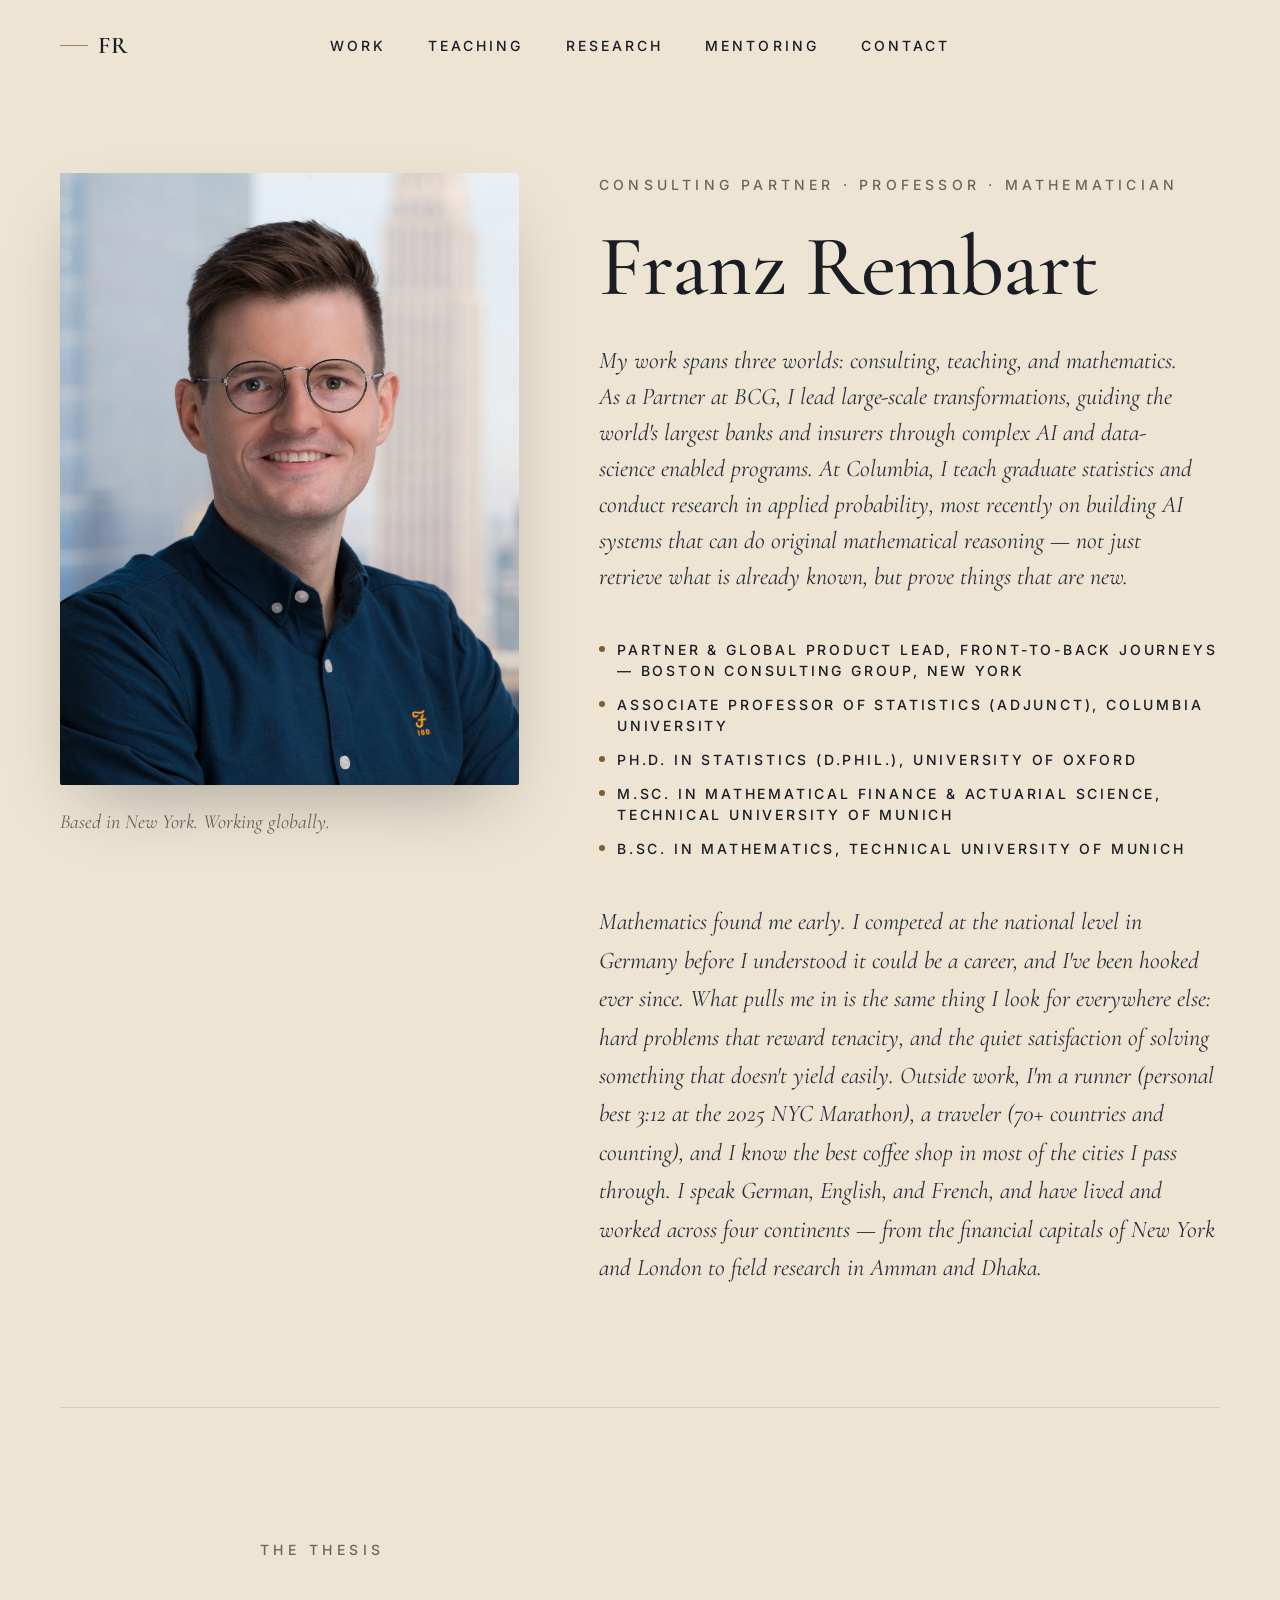
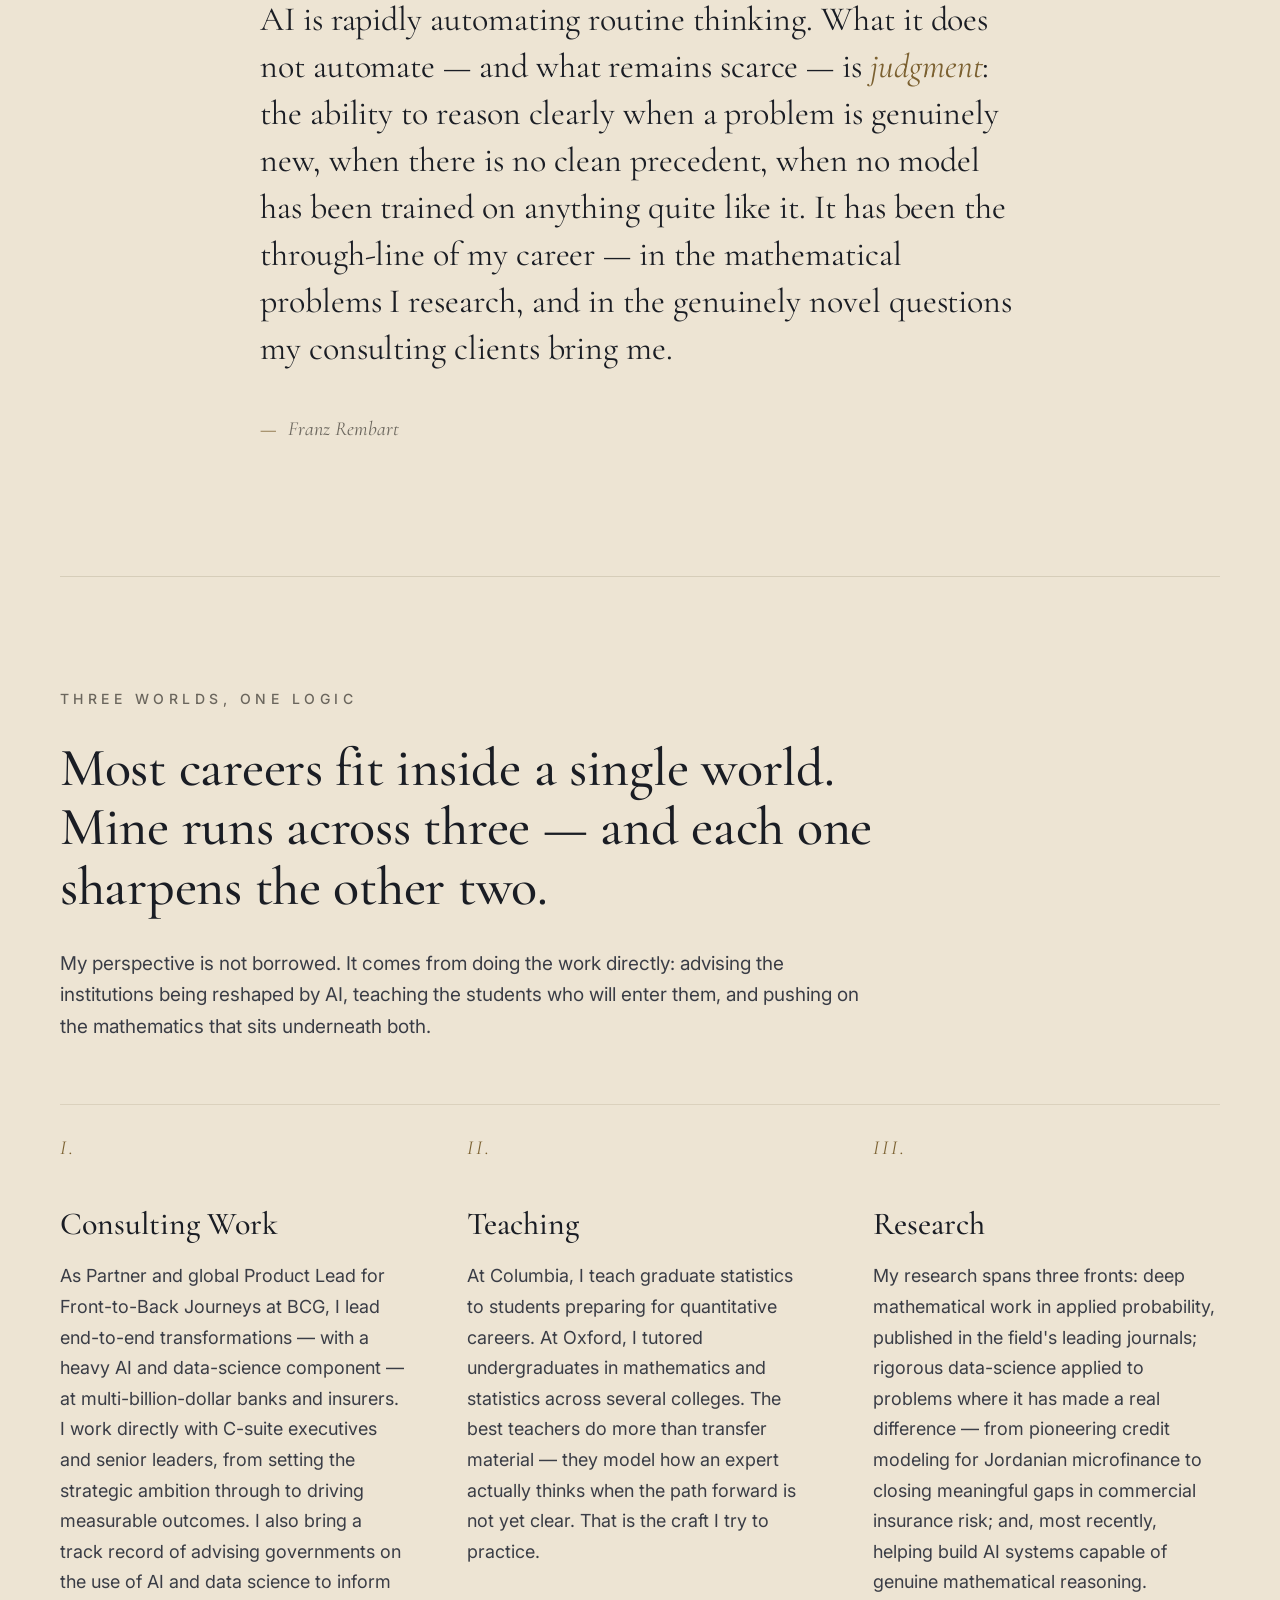
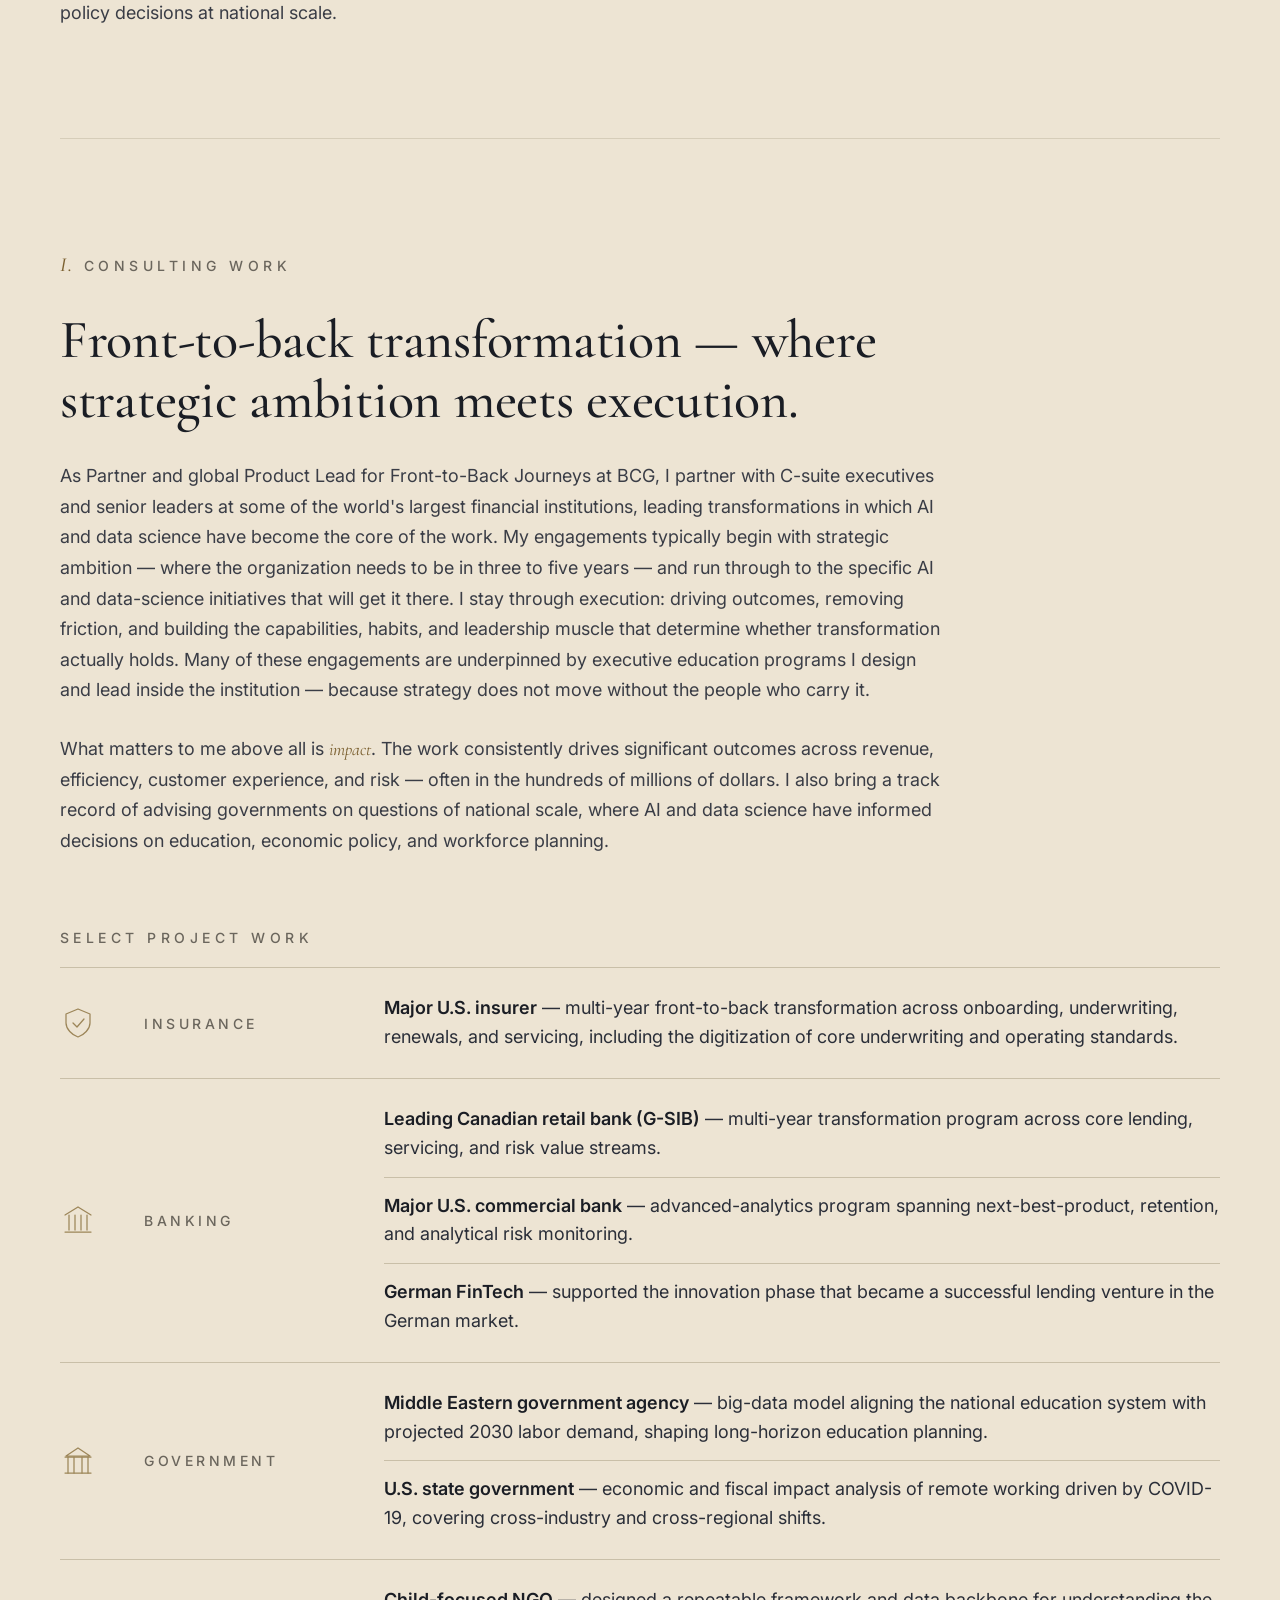
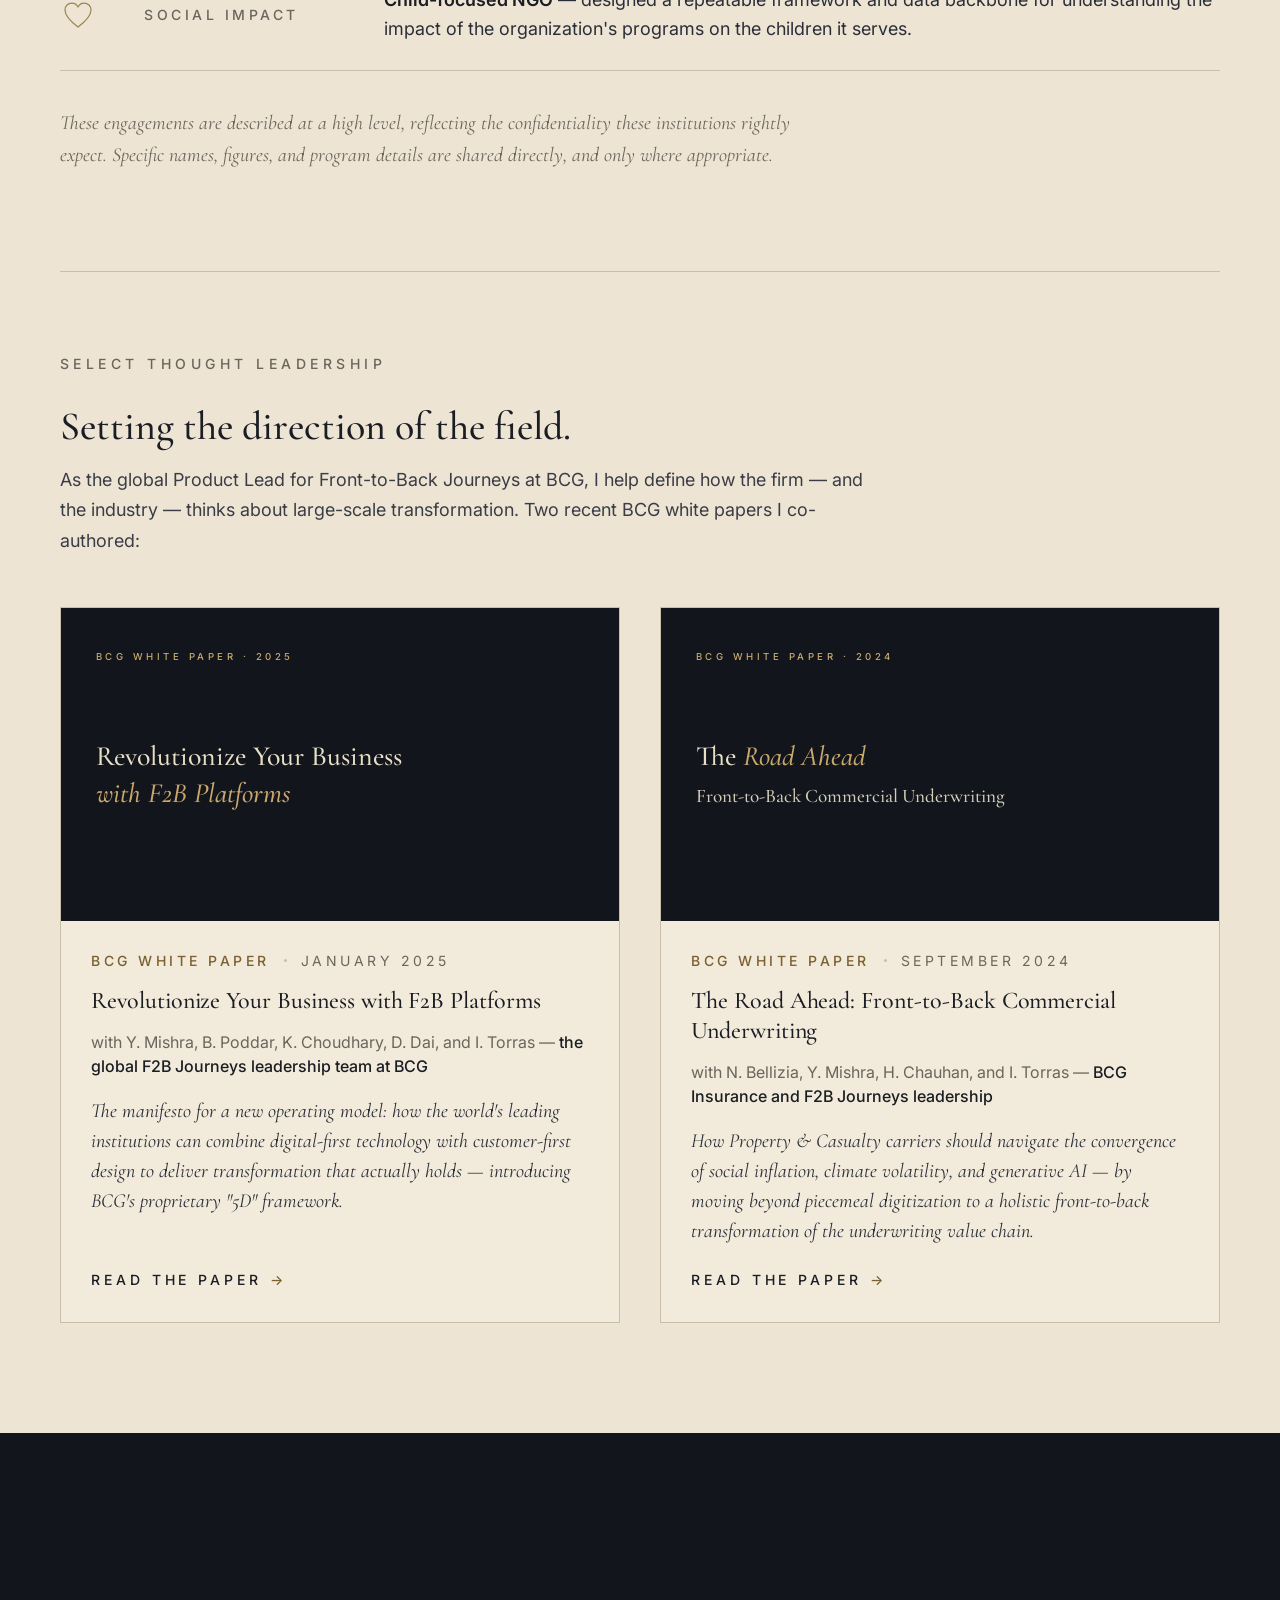
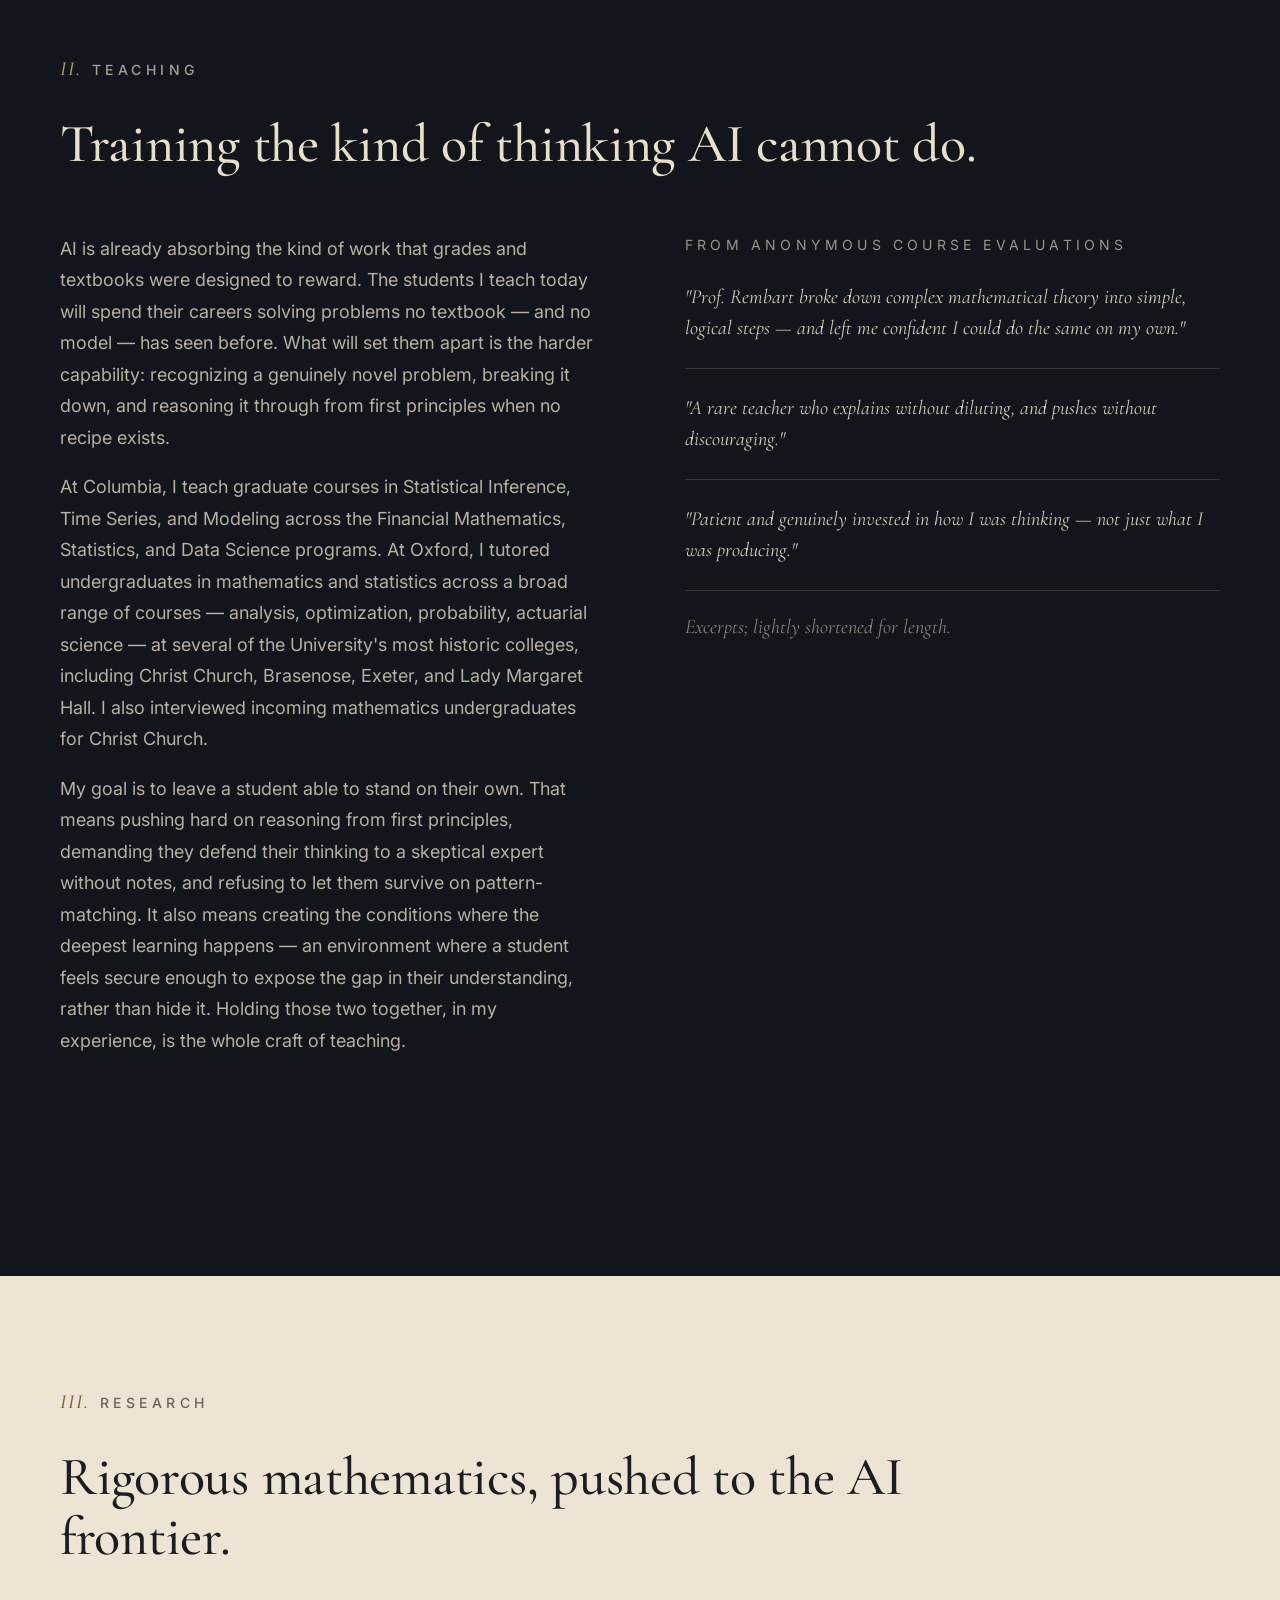
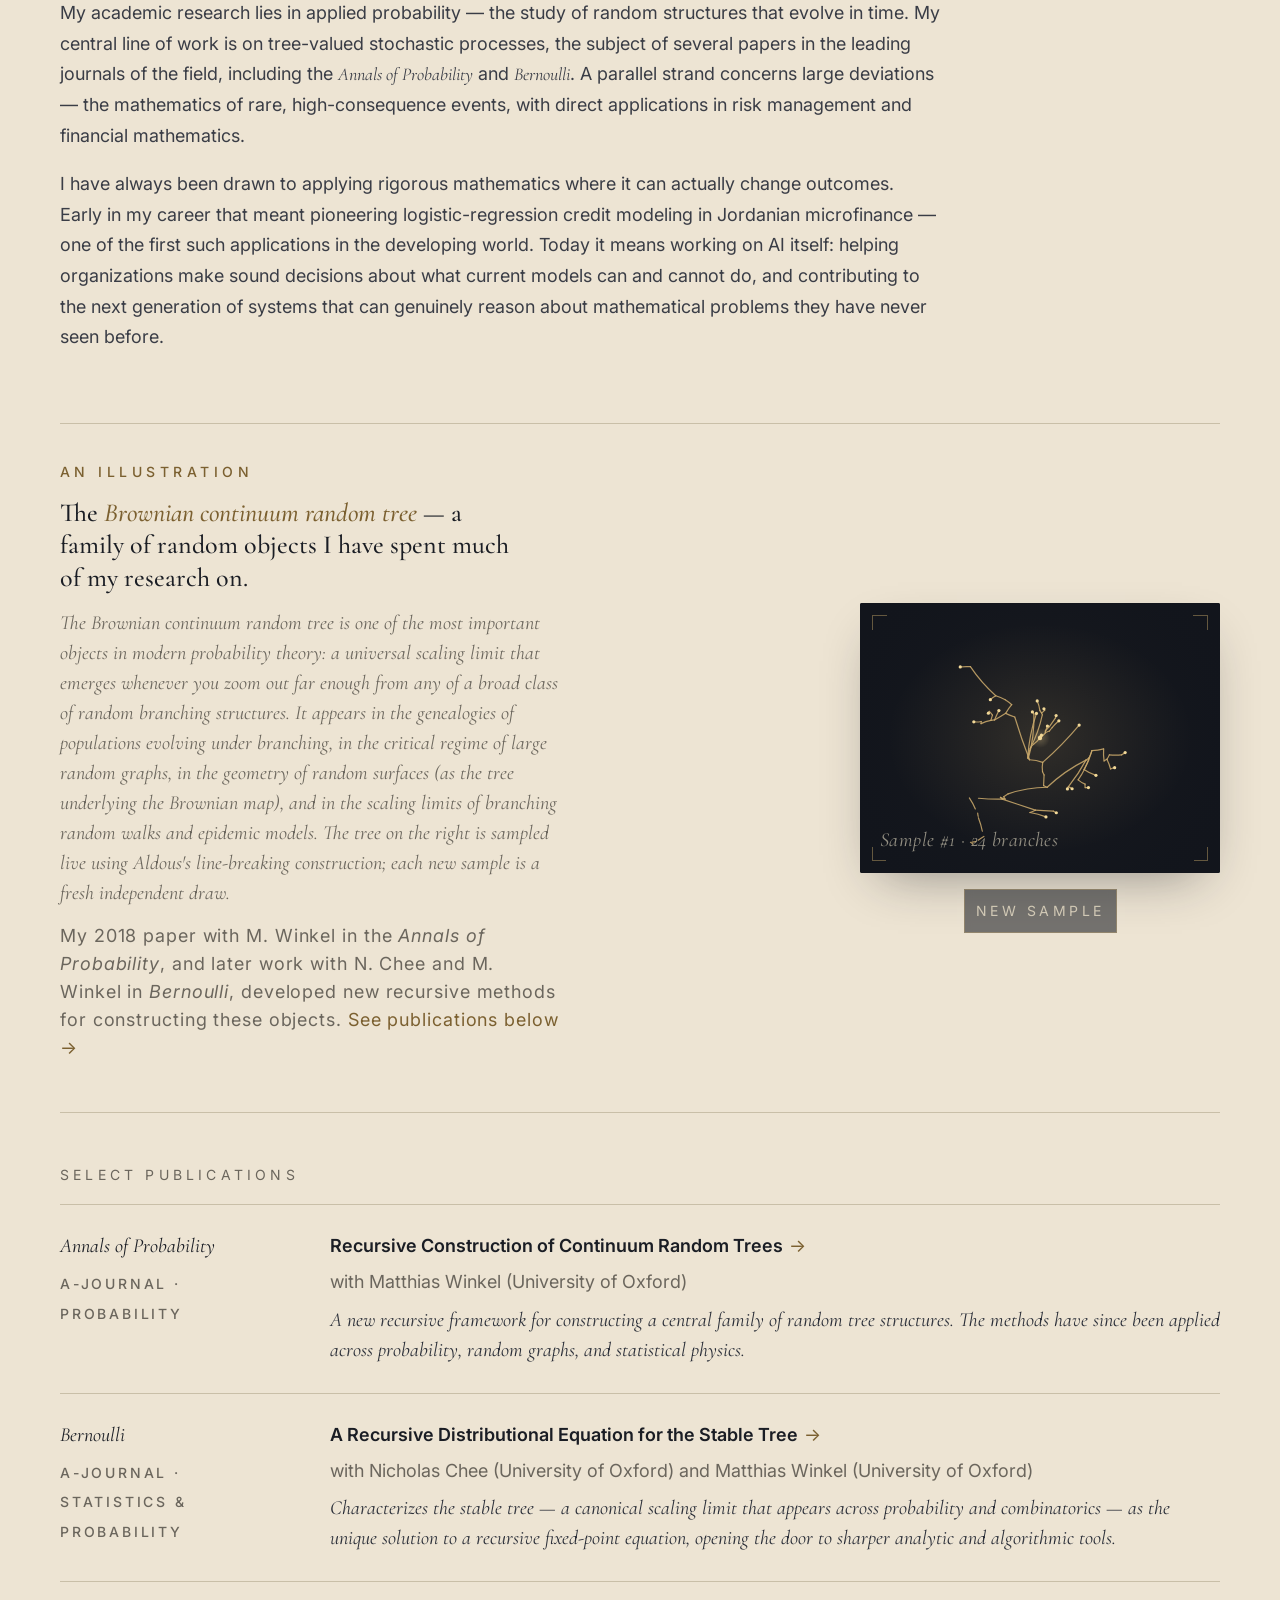
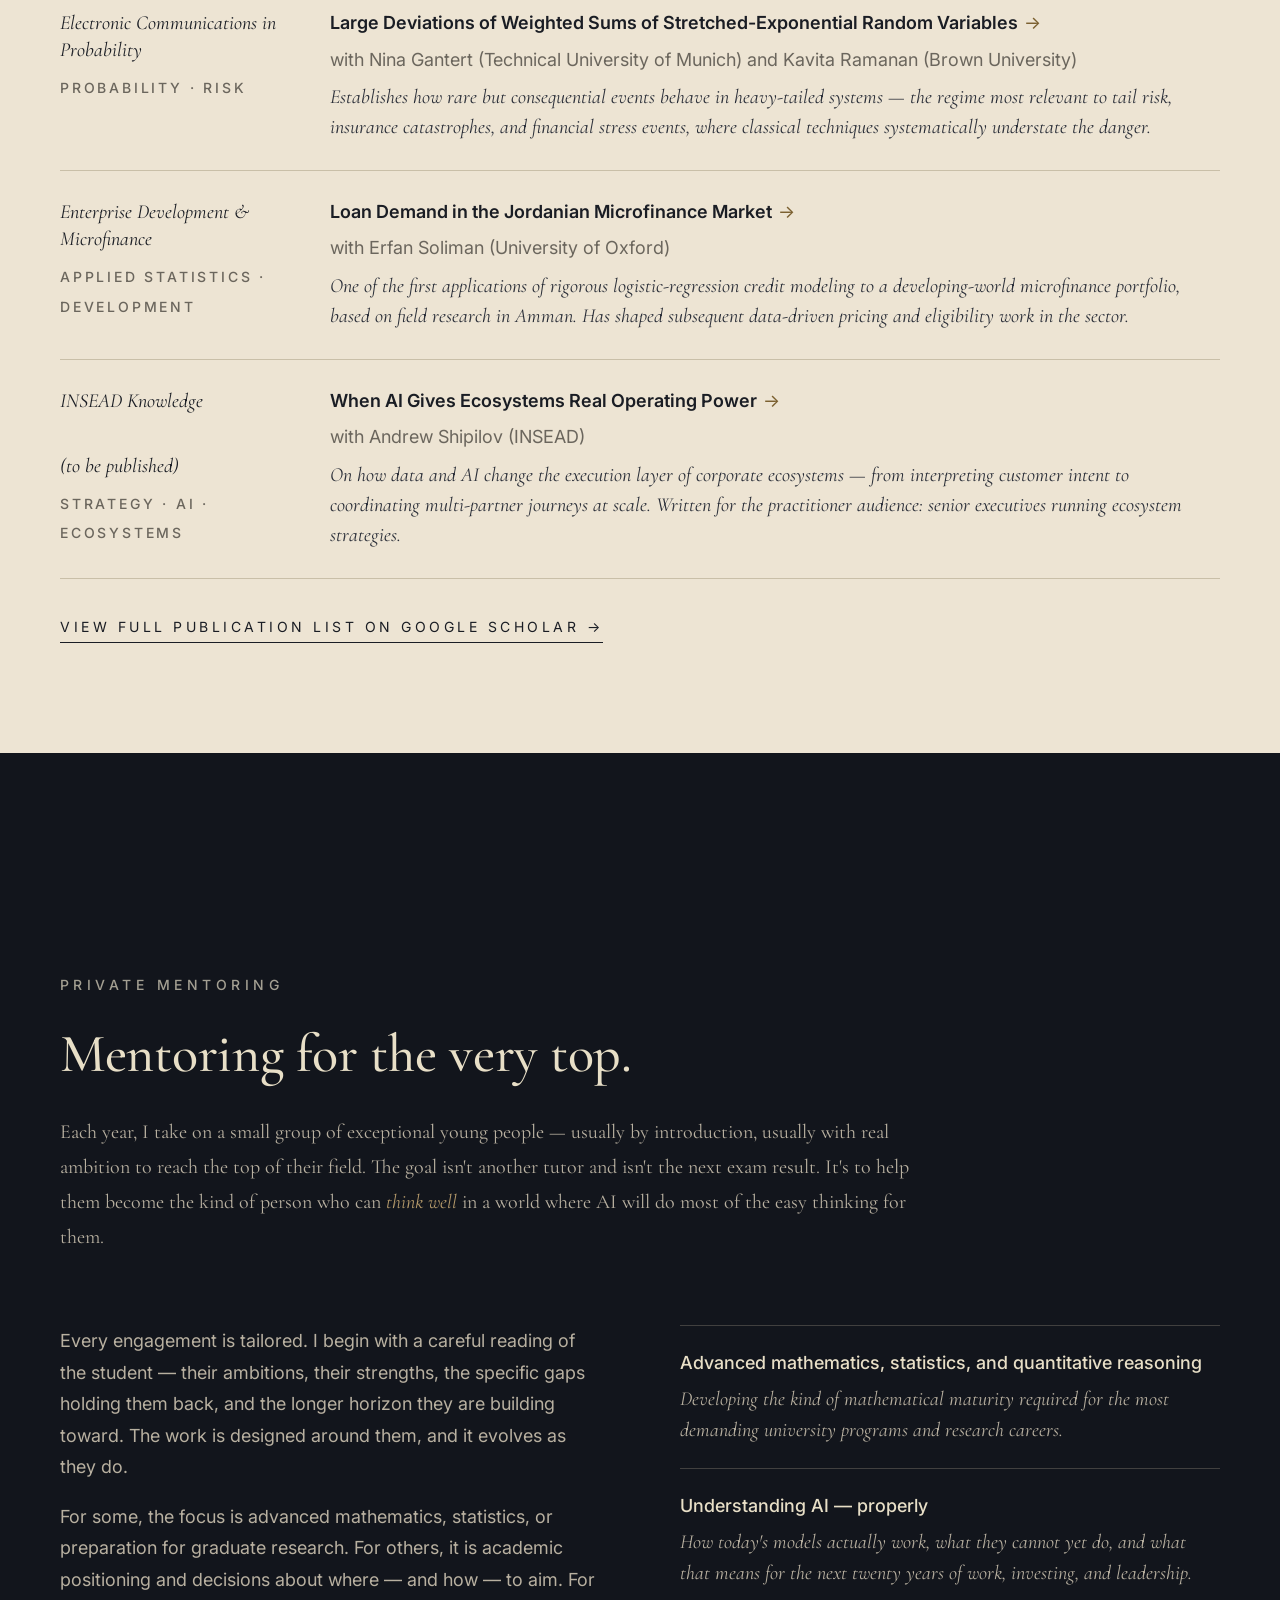
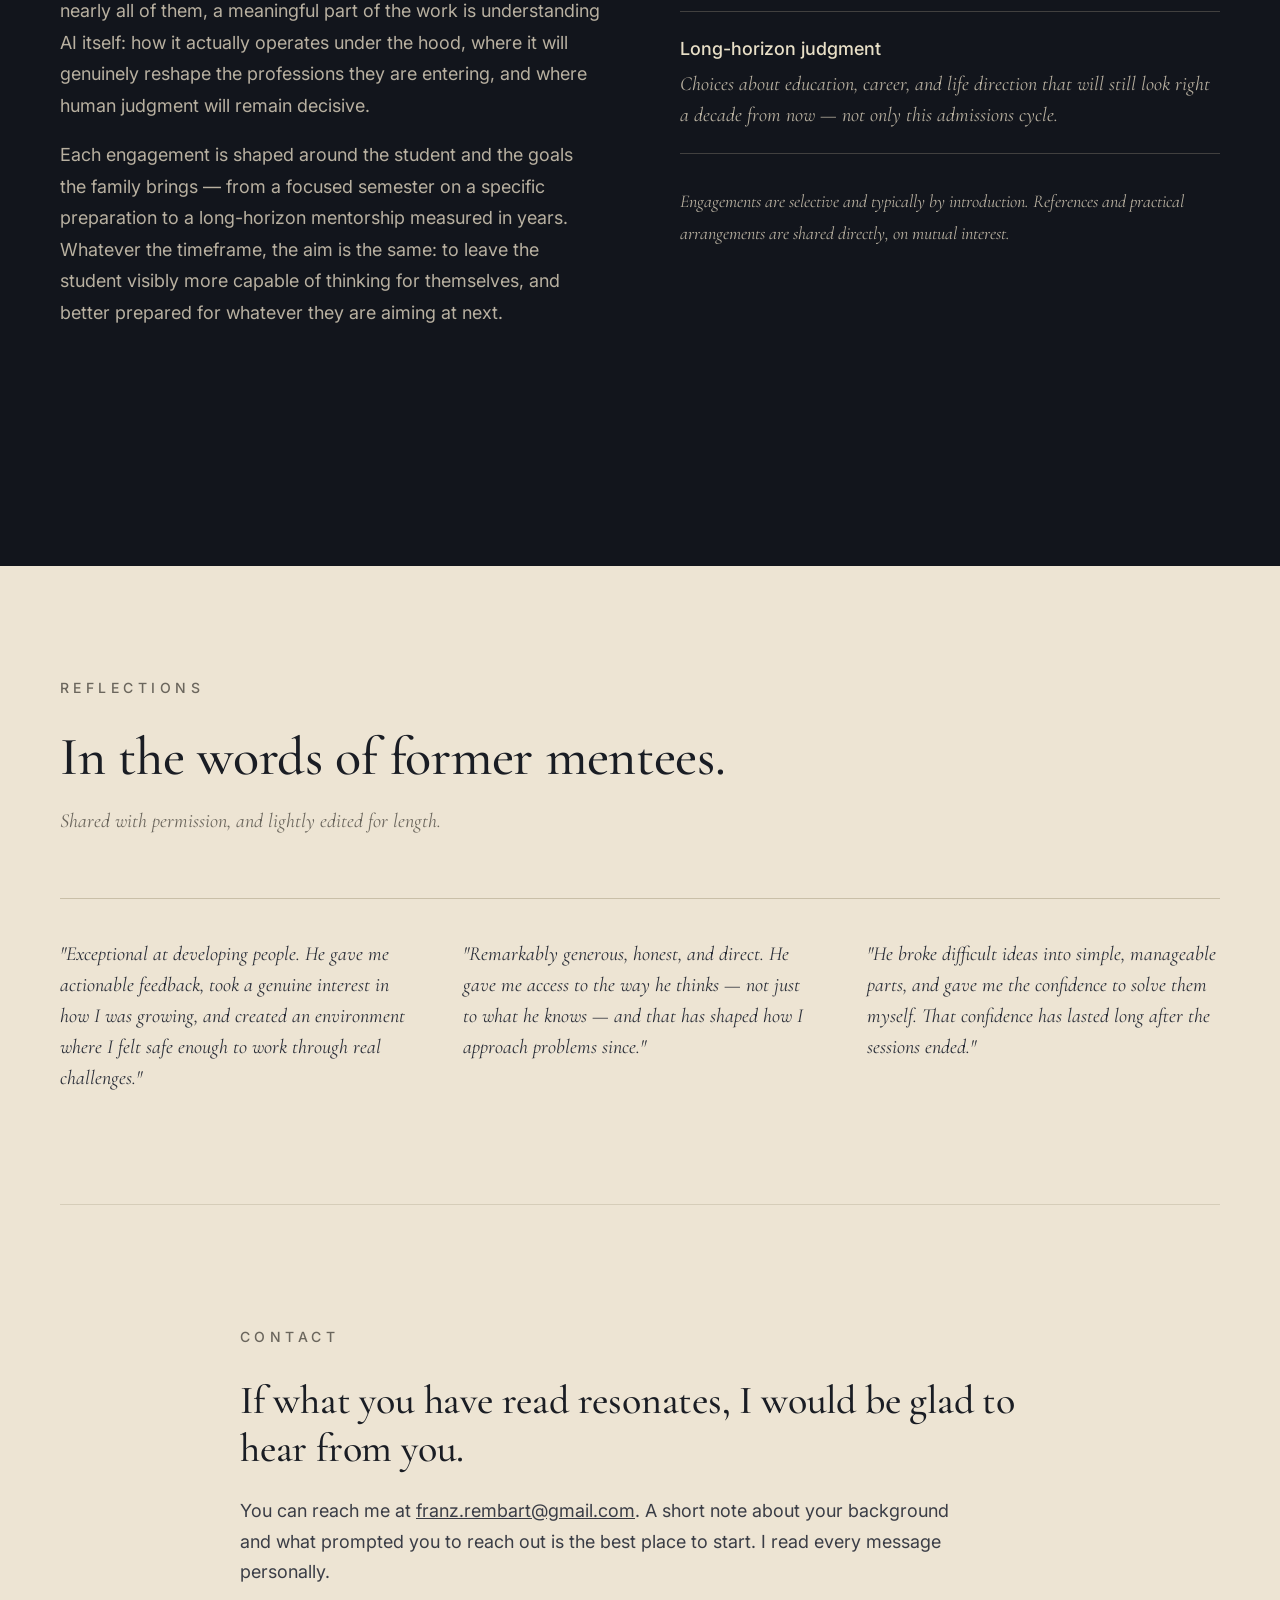
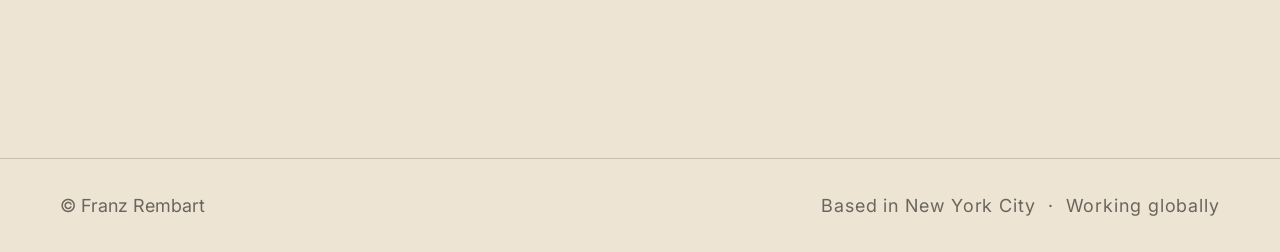
==== commit 4a7b3db3: "Revise publication details Updated personal achievements and publication links in the HTML." ====
--- a/index.html
+++ b/index.html
@@ -44,7 +44,7 @@
       <li>B.Sc. in Mathematics, Technical University of Munich</li>
     </ul>
     <p class="hero-footnote">
-      Mathematics found me early. I competed at the national level in Germany before I understood it could be a career, and I've been hooked ever since. What pulls me in is the same thing I look for everywhere else: hard problems that reward tenacity, and the quiet satisfaction of solving something that doesn't yield easily. Outside work, I'm a runner (personal best 3:12 at the 2026 NYC Marathon), a traveler (70+ countries and counting), and I know the best coffee shop in most of the cities I pass through. I speak German, English, and French, and have lived and worked across four continents — from the financial capitals of New York and London to field research in Amman and Dhaka.
+      Mathematics found me early. I competed at the national level in Germany before I understood it could be a career, and I've been hooked ever since. What pulls me in is the same thing I look for everywhere else: hard problems that reward tenacity, and the quiet satisfaction of solving something that doesn't yield easily. Outside work, I'm a runner (personal best 3:12 at the 2025 NYC Marathon), a traveler (70+ countries and counting), and I know the best coffee shop in most of the cities I pass through. I speak German, English, and French, and have lived and worked across four continents — from the financial capitals of New York and London to field research in Amman and Dhaka.
     </p>
   </div>
   <div class="portrait-wrap">
@@ -331,7 +331,7 @@
         <span class="tags">Applied Statistics · Development</span>
       </div>
       <div>
-        <a href="https://www.developmentbookshelf.com/doi/10.3362/1755-1986.16-00009" class="pub-title" target="_blank" rel="noopener">Loan Demand in the Jordanian Microfinance Market<span class="arrow">→</span></a>
+        <a href="https://www.researchgate.net/profile/Erfan-Soliman/publication/322637878_Loan_demand_in_Jordanian_microfinance_market_Interest_rate_elasticity_and_loan-Acceptance_prediction_via_logistic_regression/links/5bcca146299bf17a1c6528f8/Loan-demand-in-Jordanian-microfinance-market-Interest-rate-elasticity-and-loan-Acceptance-prediction-via-logistic-regression.pdf" class="pub-title" target="_blank" rel="noopener">Loan Demand in the Jordanian Microfinance Market<span class="arrow">→</span></a>
         <span class="pub-authors">with Erfan Soliman (University of Oxford)</span>
         <p class="pub-impact">One of the first applications of rigorous logistic-regression credit modeling to a developing-world microfinance portfolio, based on field research in Amman. Has shaped subsequent data-driven pricing and eligibility work in the sector.</p>
       </div>
@@ -339,11 +339,12 @@
 
     <div class="pub-row">
 <div class="pub-meta">
-        <span class="journal">INSEAD Knowledge</span>
+        <span class="journal">INSEAD Knowledge</span><br>
+        <span class="journal">(to be published)</span>
         <span class="tags">Strategy · AI · Ecosystems</span>
       </div>
       <div>
-        <a href="https://knowledge.insead.edu/strategy/when-ai-gives-ecosystems-real-operating-power" class="pub-title" target="_blank" rel="noopener">When AI Gives Ecosystems Real Operating Power<span class="arrow">→</span></a>
+        <a href="" class="pub-title" target="_blank" rel="noopener">When AI Gives Ecosystems Real Operating Power<span class="arrow">→</span></a>
         <span class="pub-authors">with Andrew Shipilov (INSEAD)</span>
         <p class="pub-impact">On how data and AI change the execution layer of corporate ecosystems — from interpreting customer intent to coordinating multi-partner journeys at scale. Written for the practitioner audience: senior executives running ecosystem strategies.</p>
       </div>
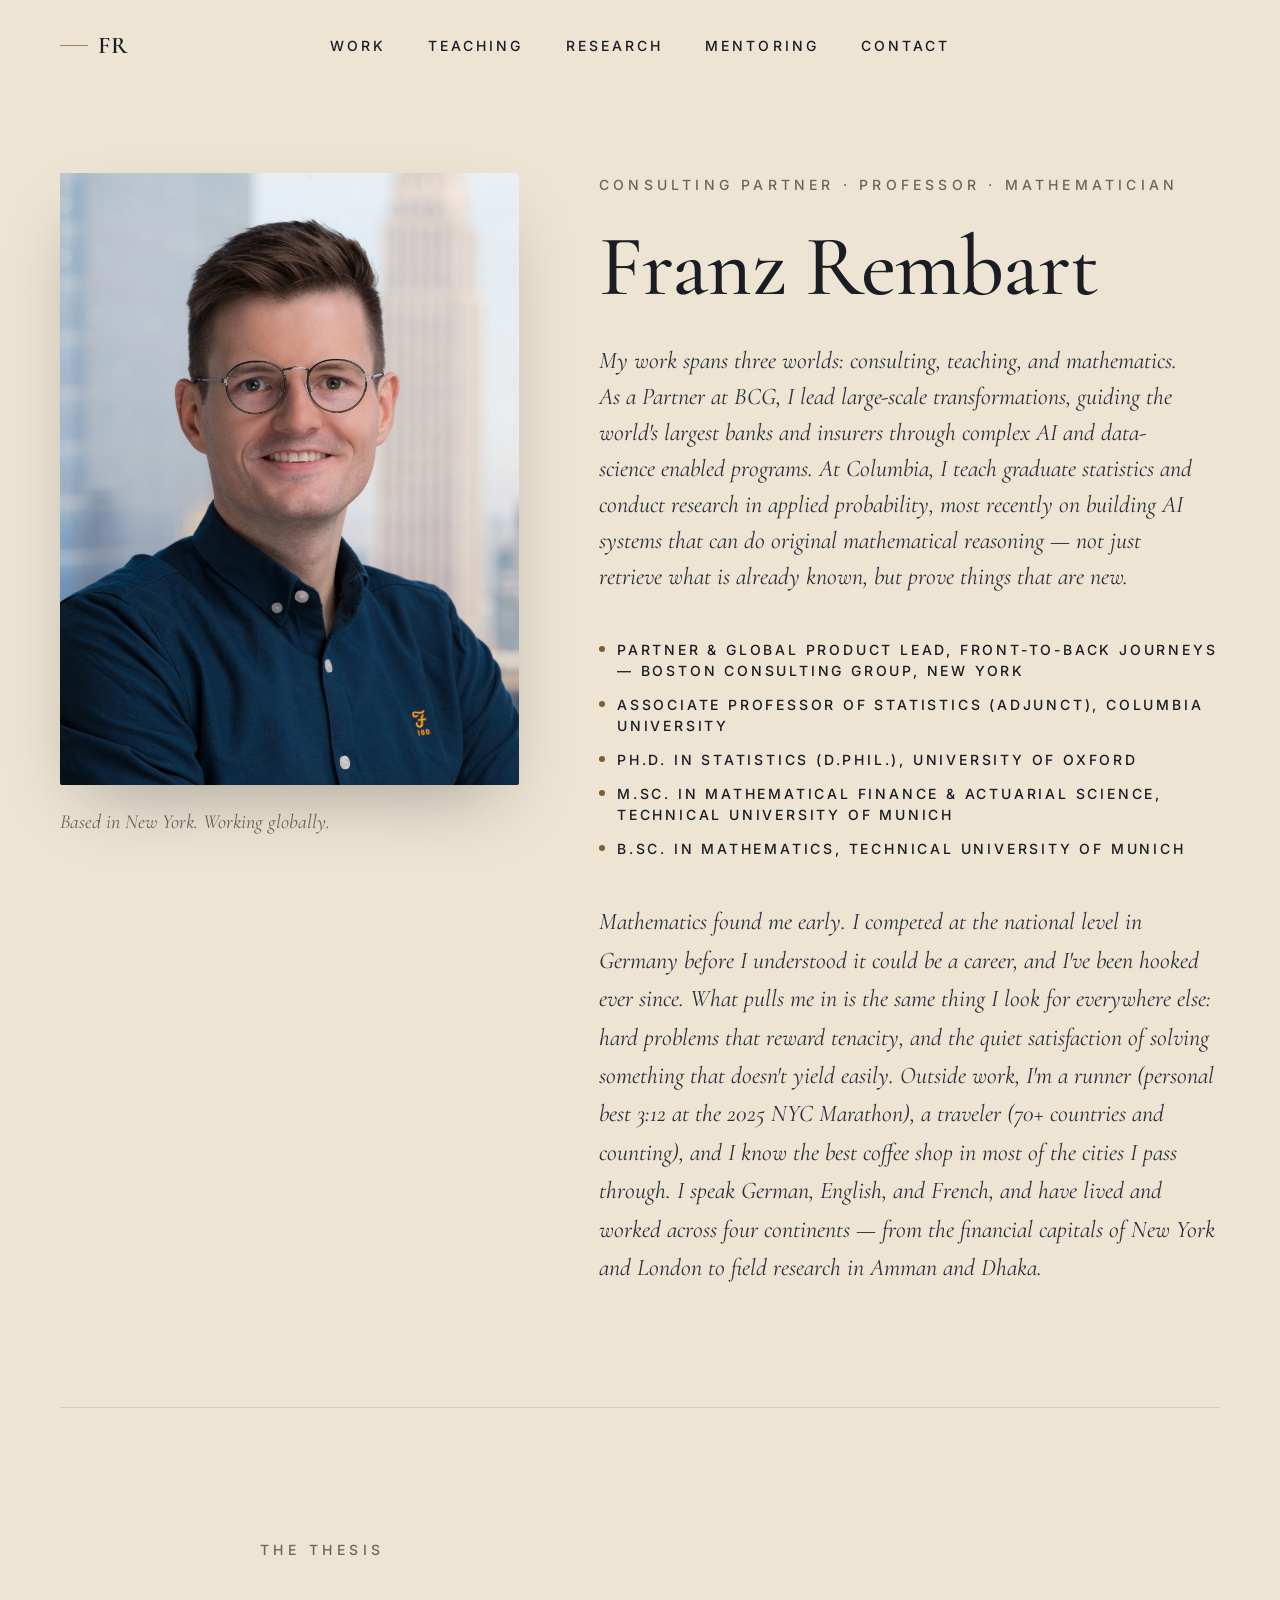
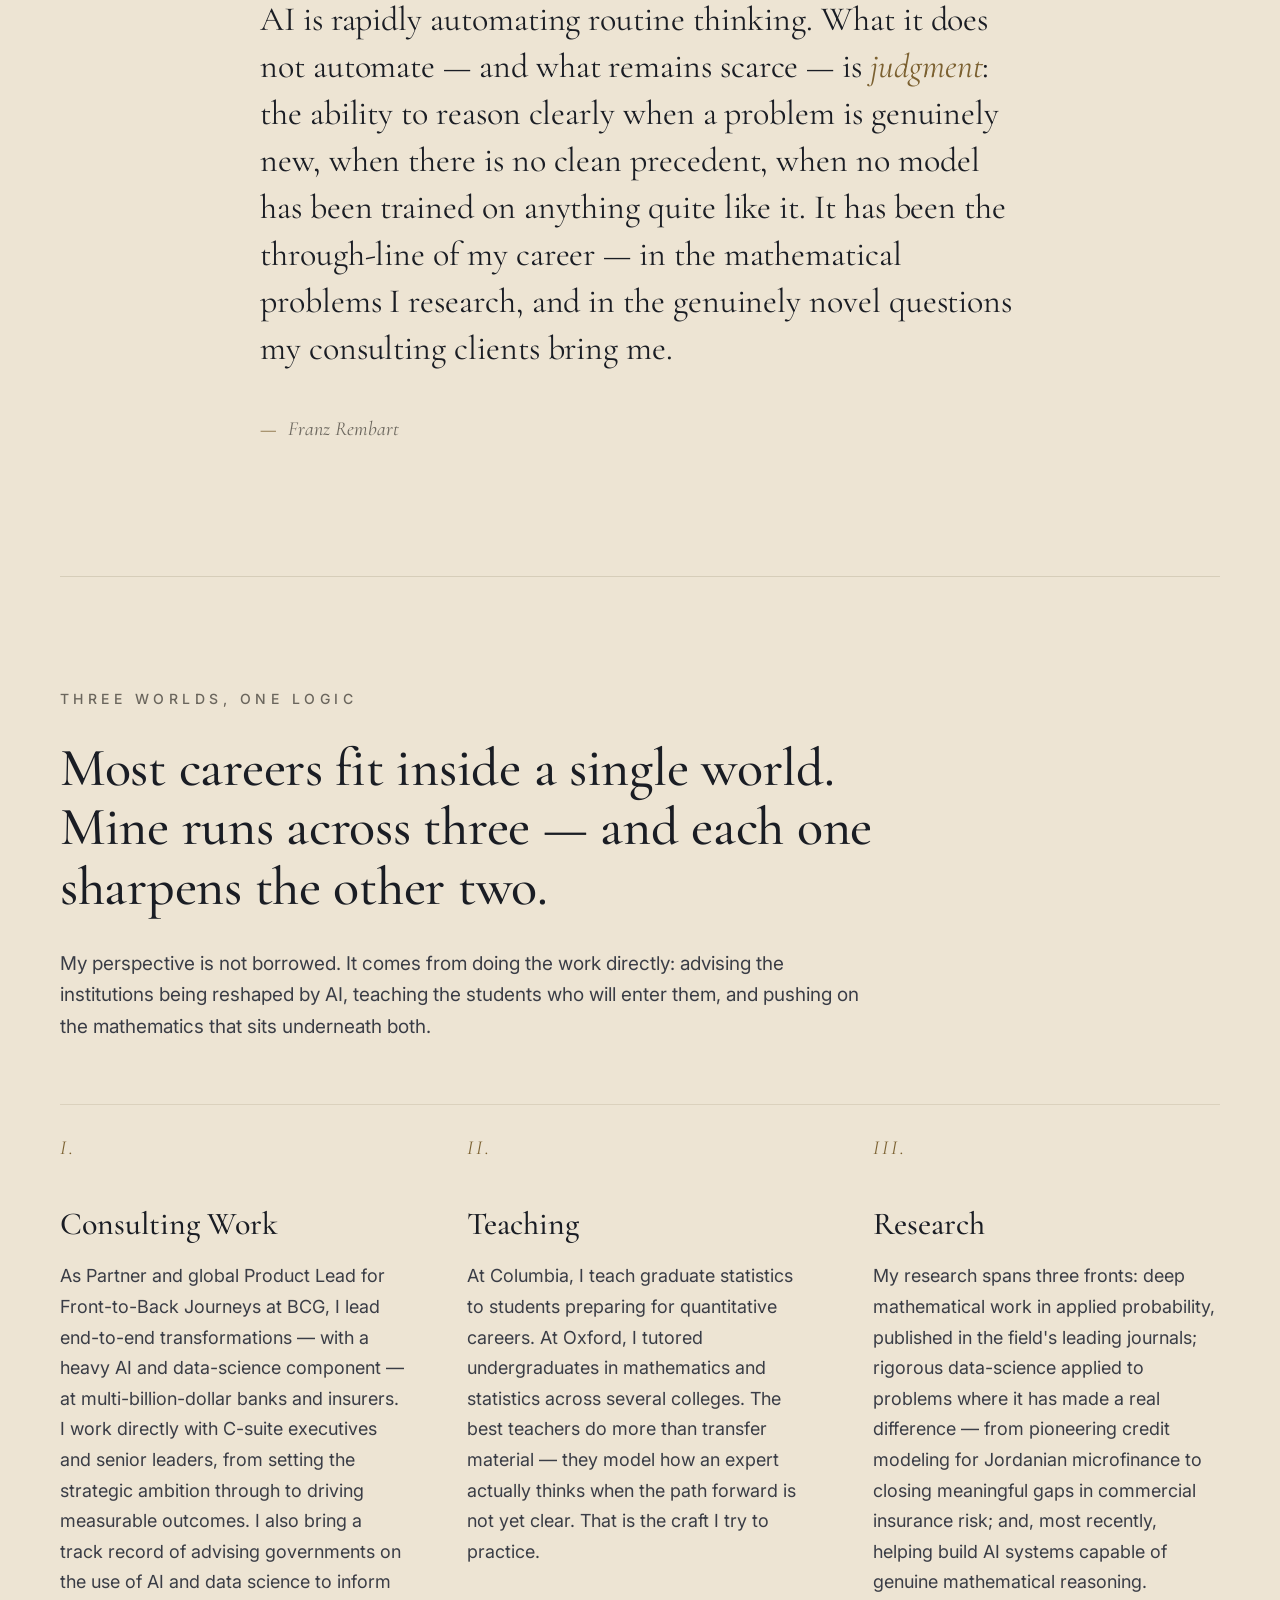
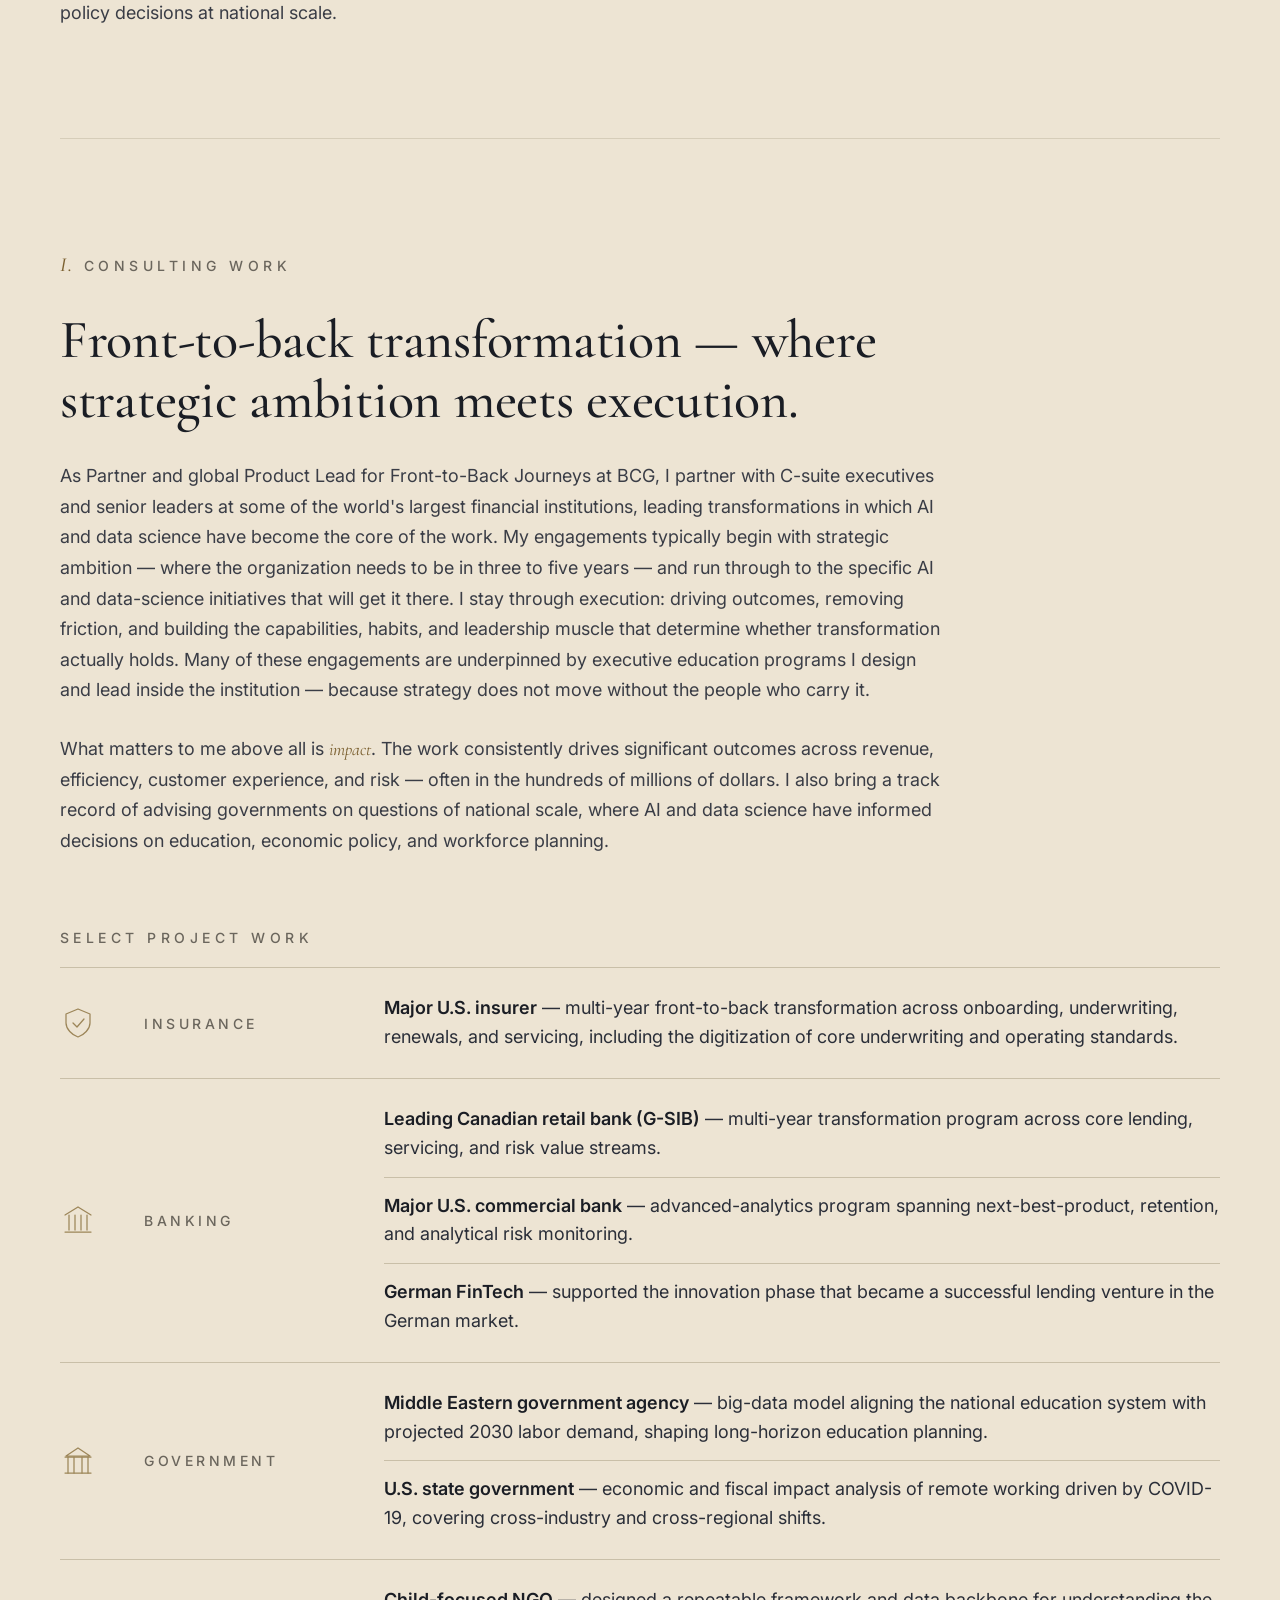
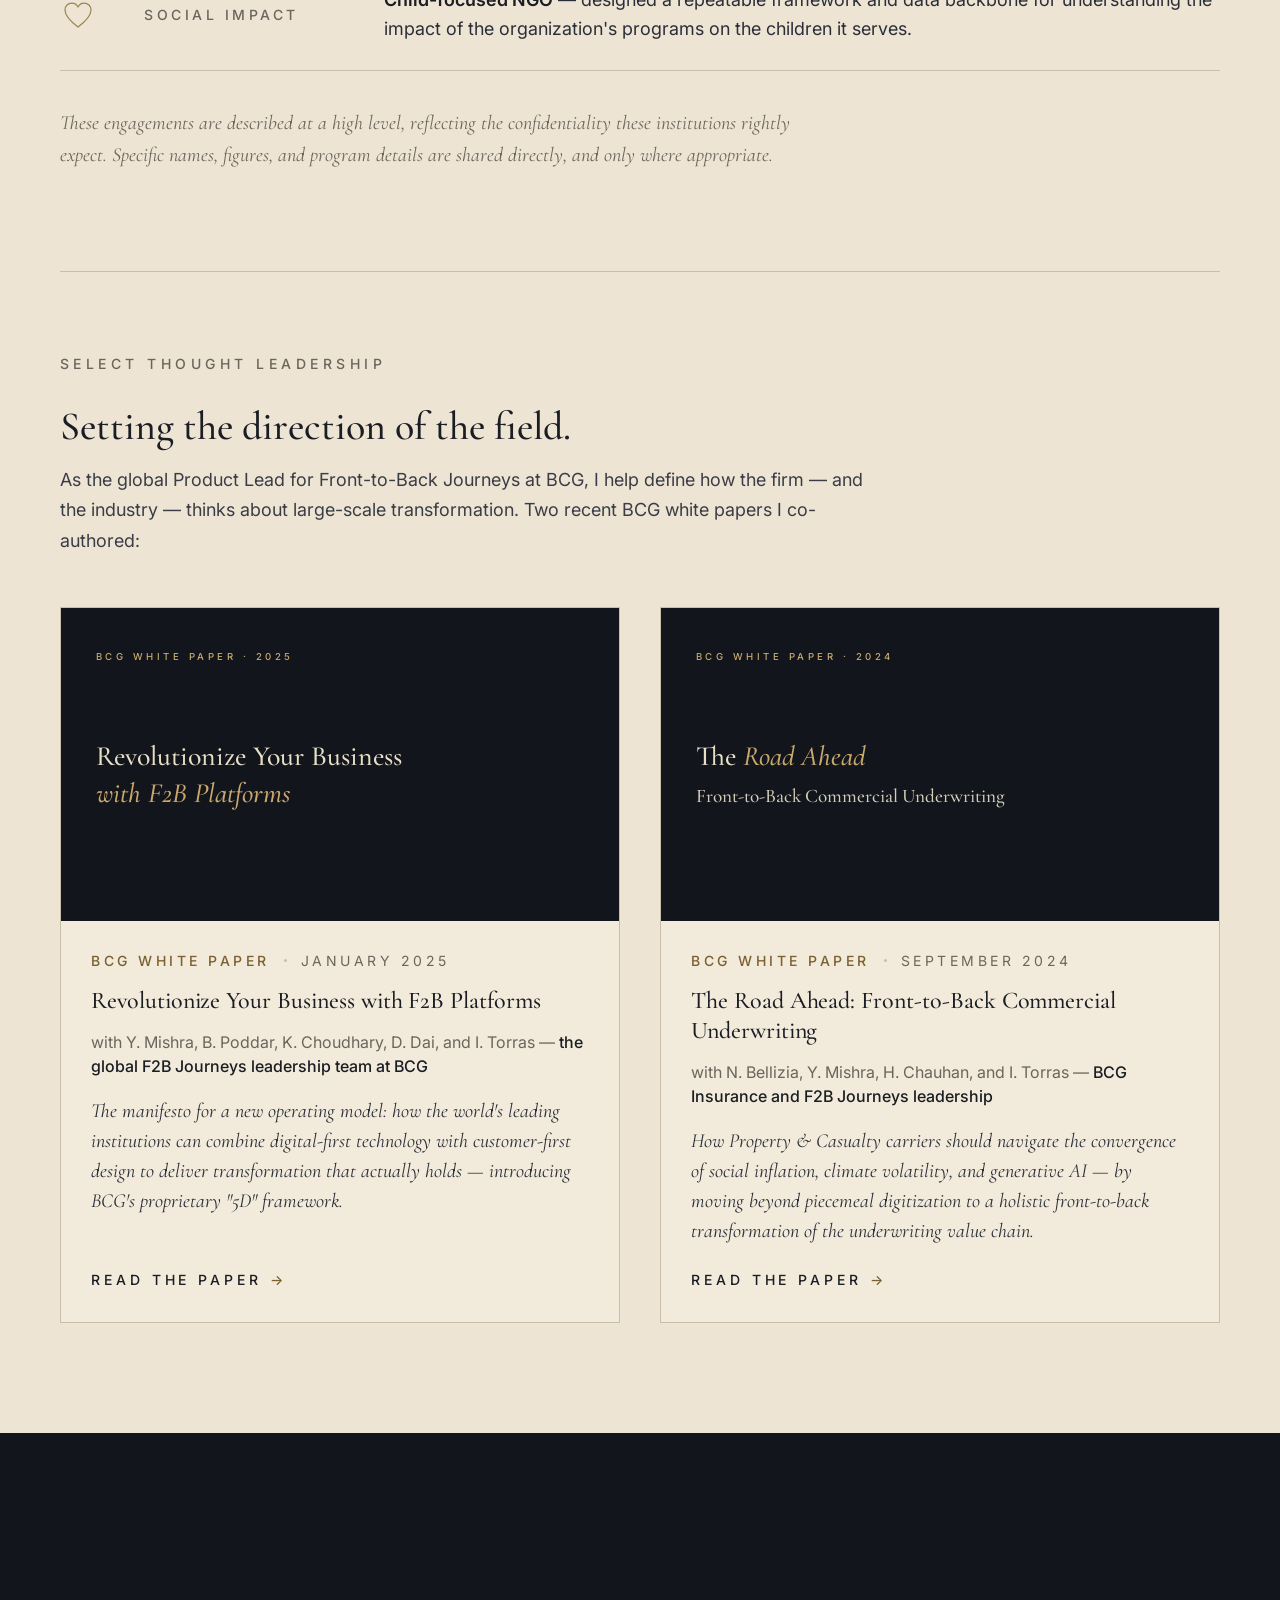
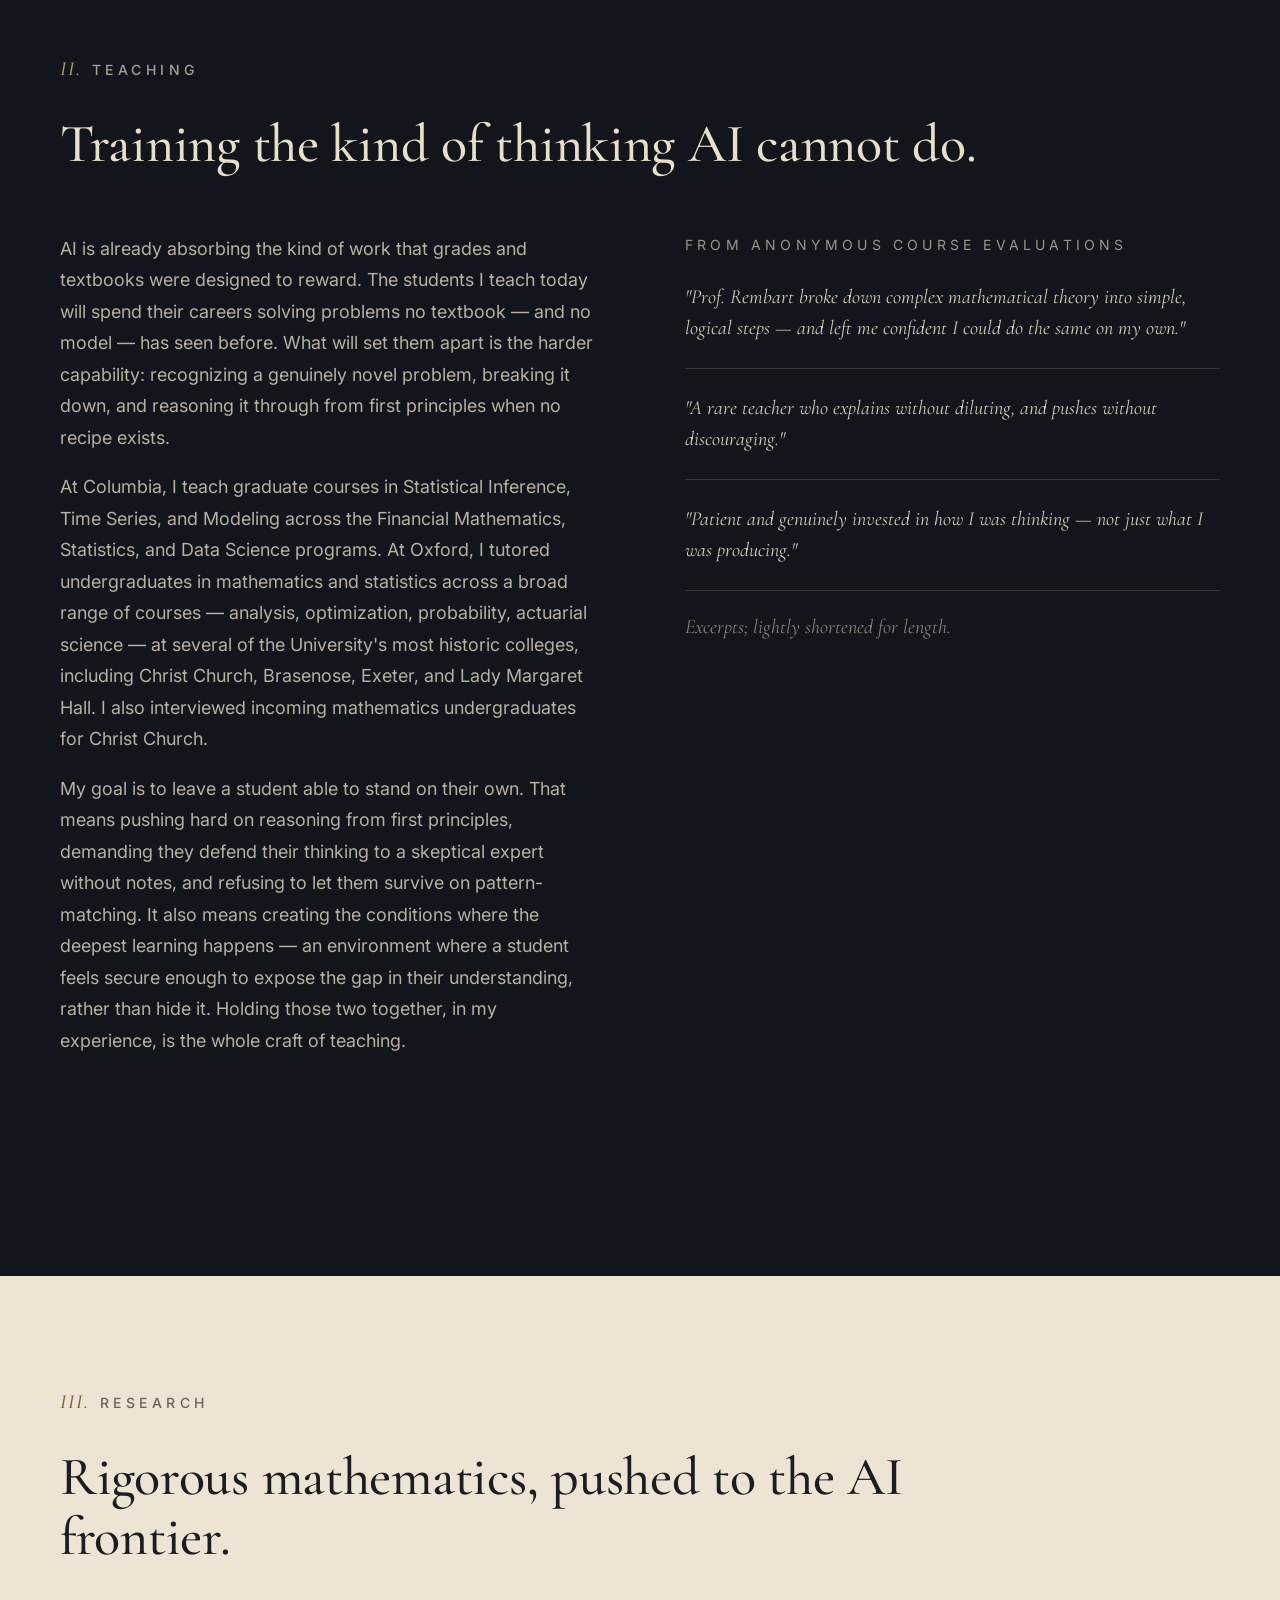
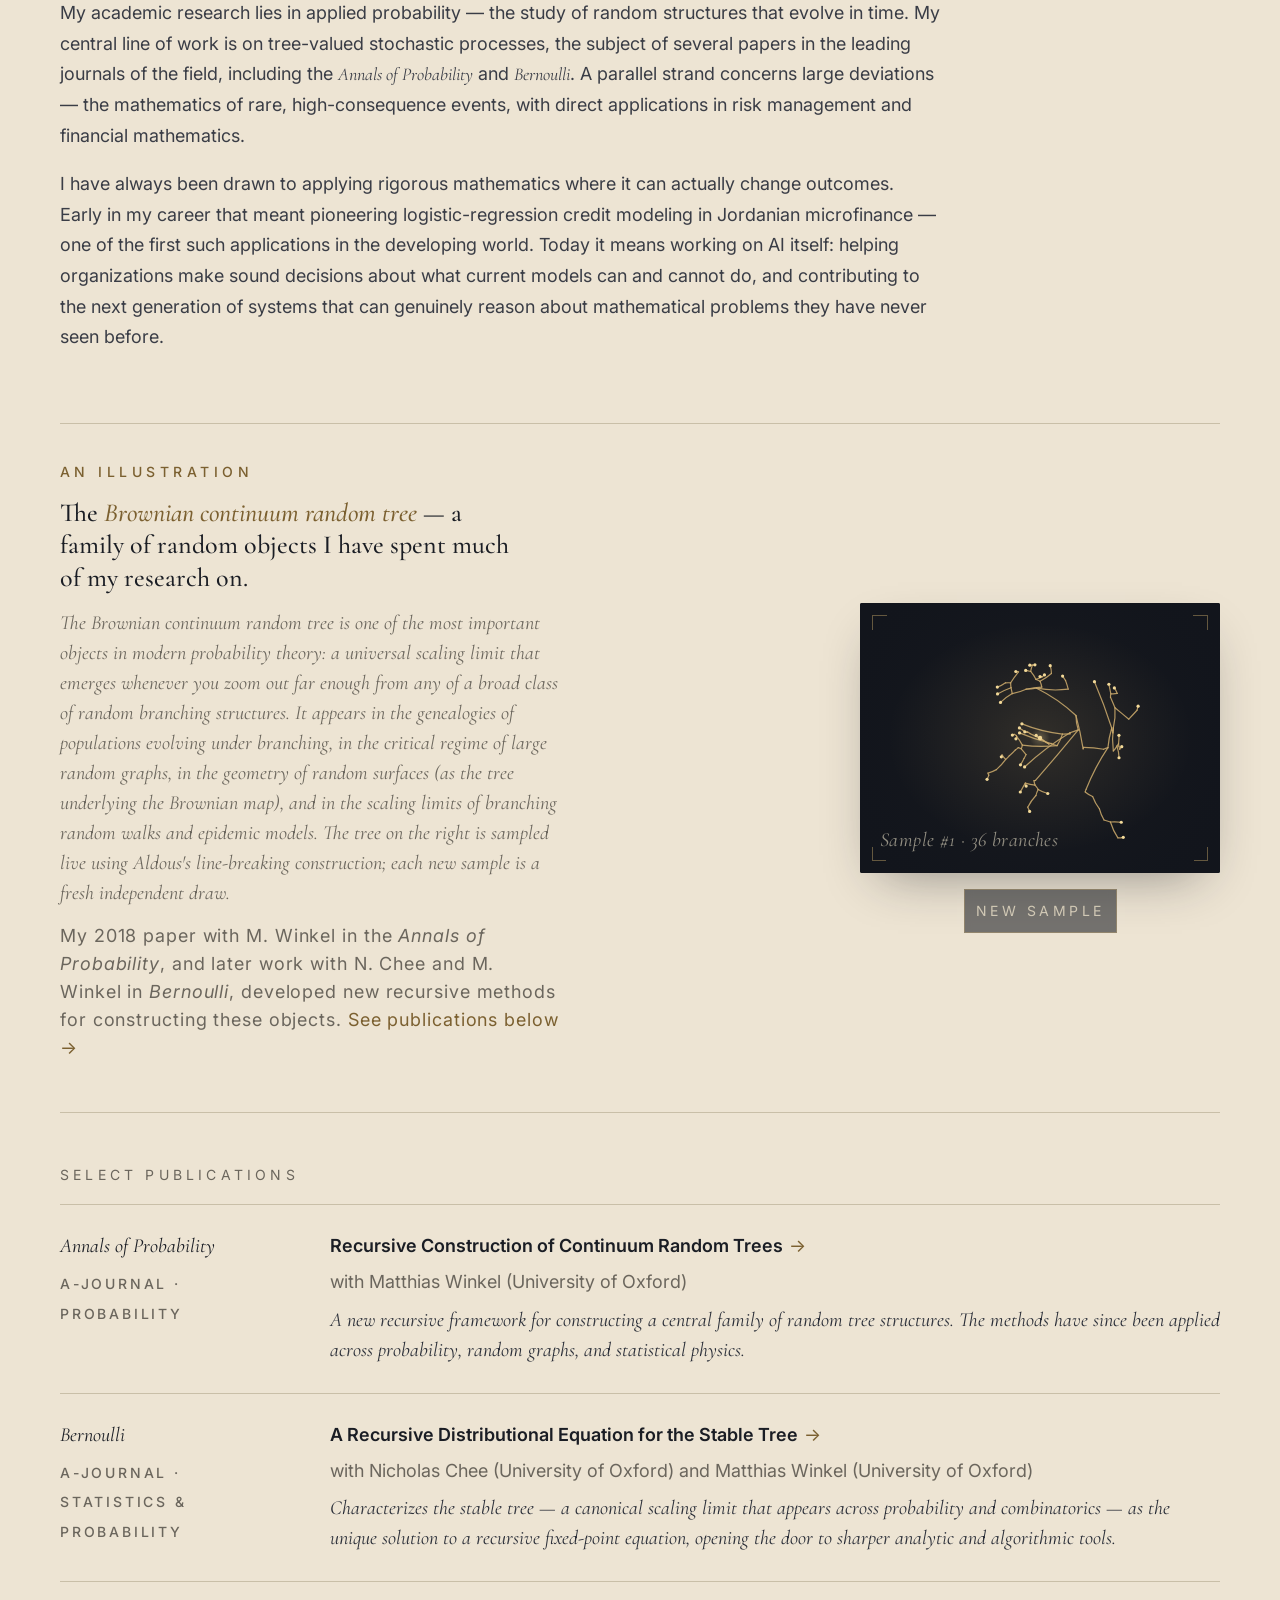
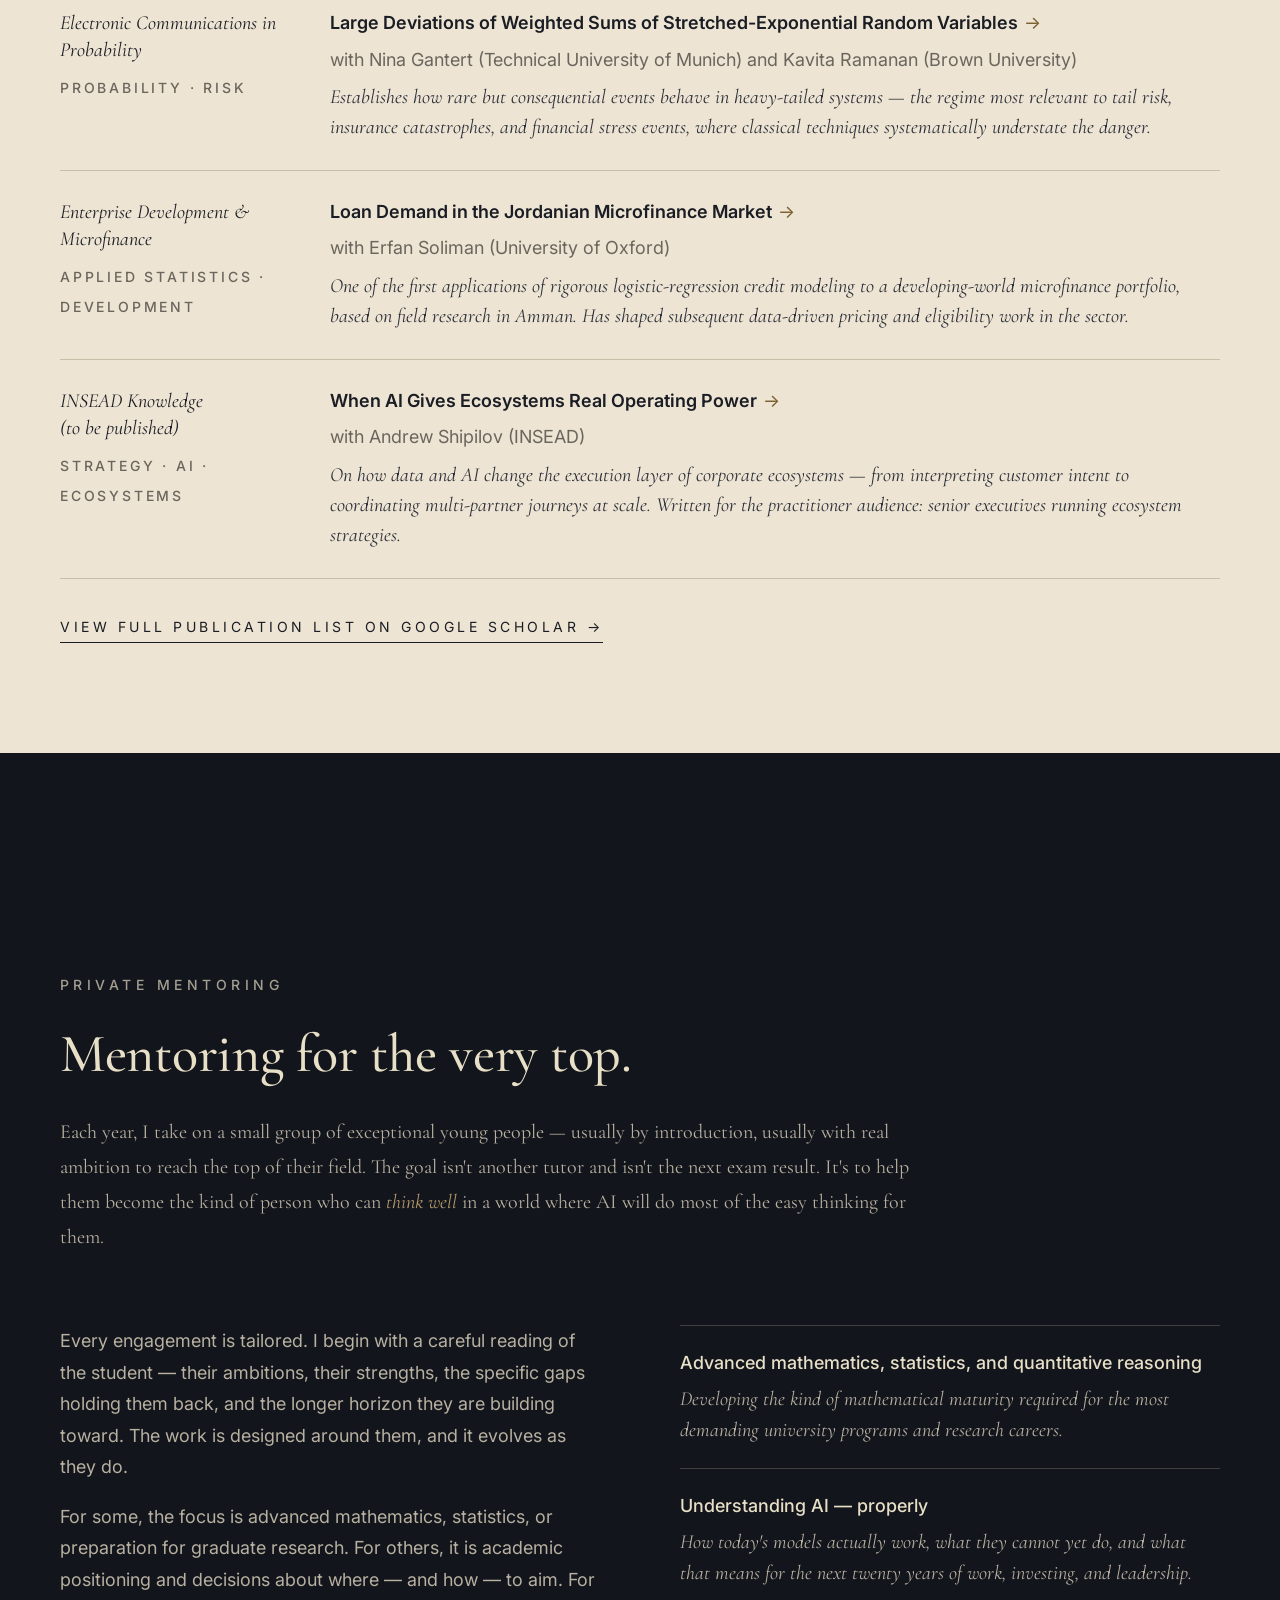
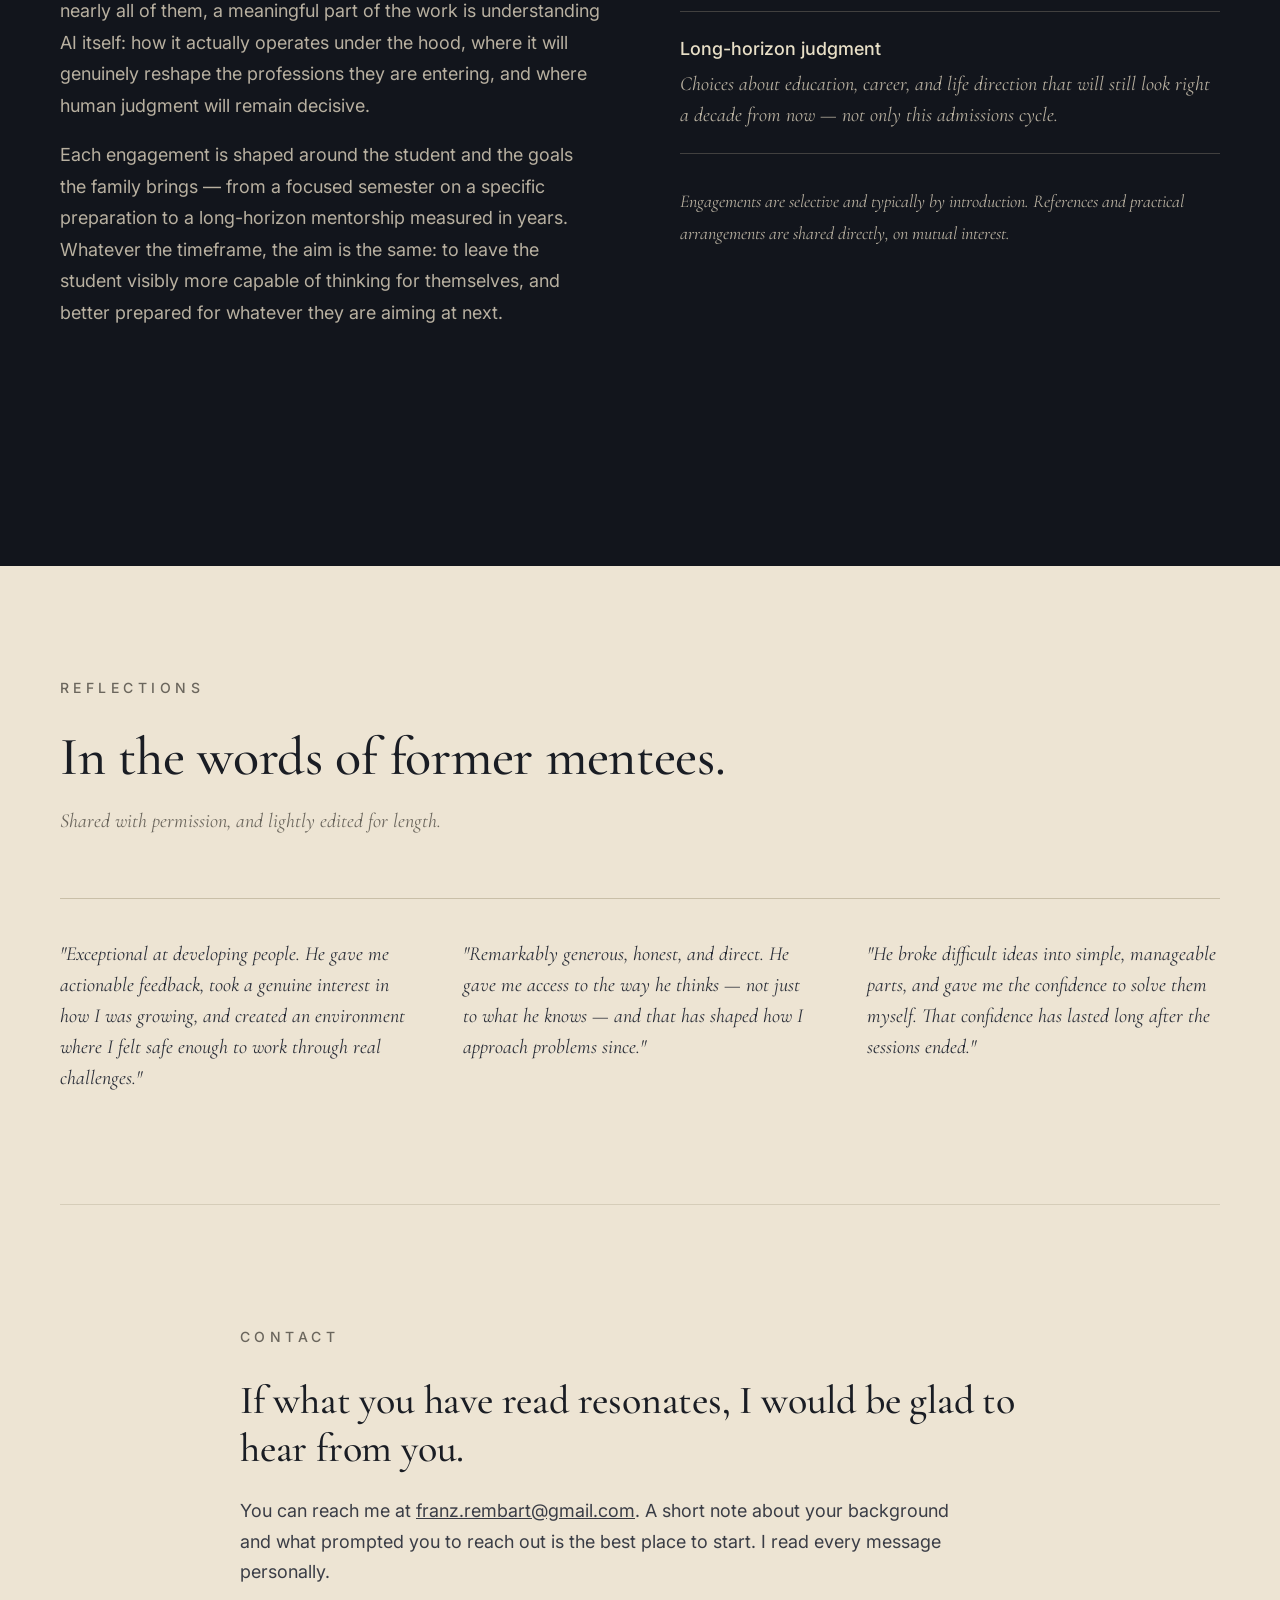
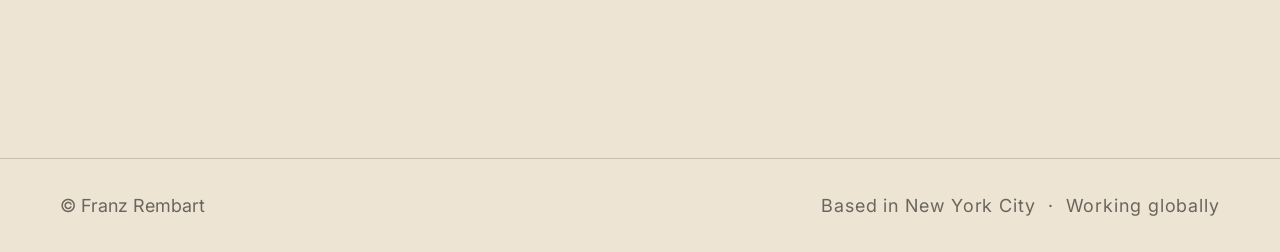
==== commit 391f1140: "Update journal span formatting in index.html" ====
--- a/index.html
+++ b/index.html
@@ -339,8 +339,7 @@
 
     <div class="pub-row">
 <div class="pub-meta">
-        <span class="journal">INSEAD Knowledge</span><br>
-        <span class="journal">(to be published)</span>
+        <span class="journal">INSEAD Knowledge<br>(to be published)</span>
         <span class="tags">Strategy · AI · Ecosystems</span>
       </div>
       <div>
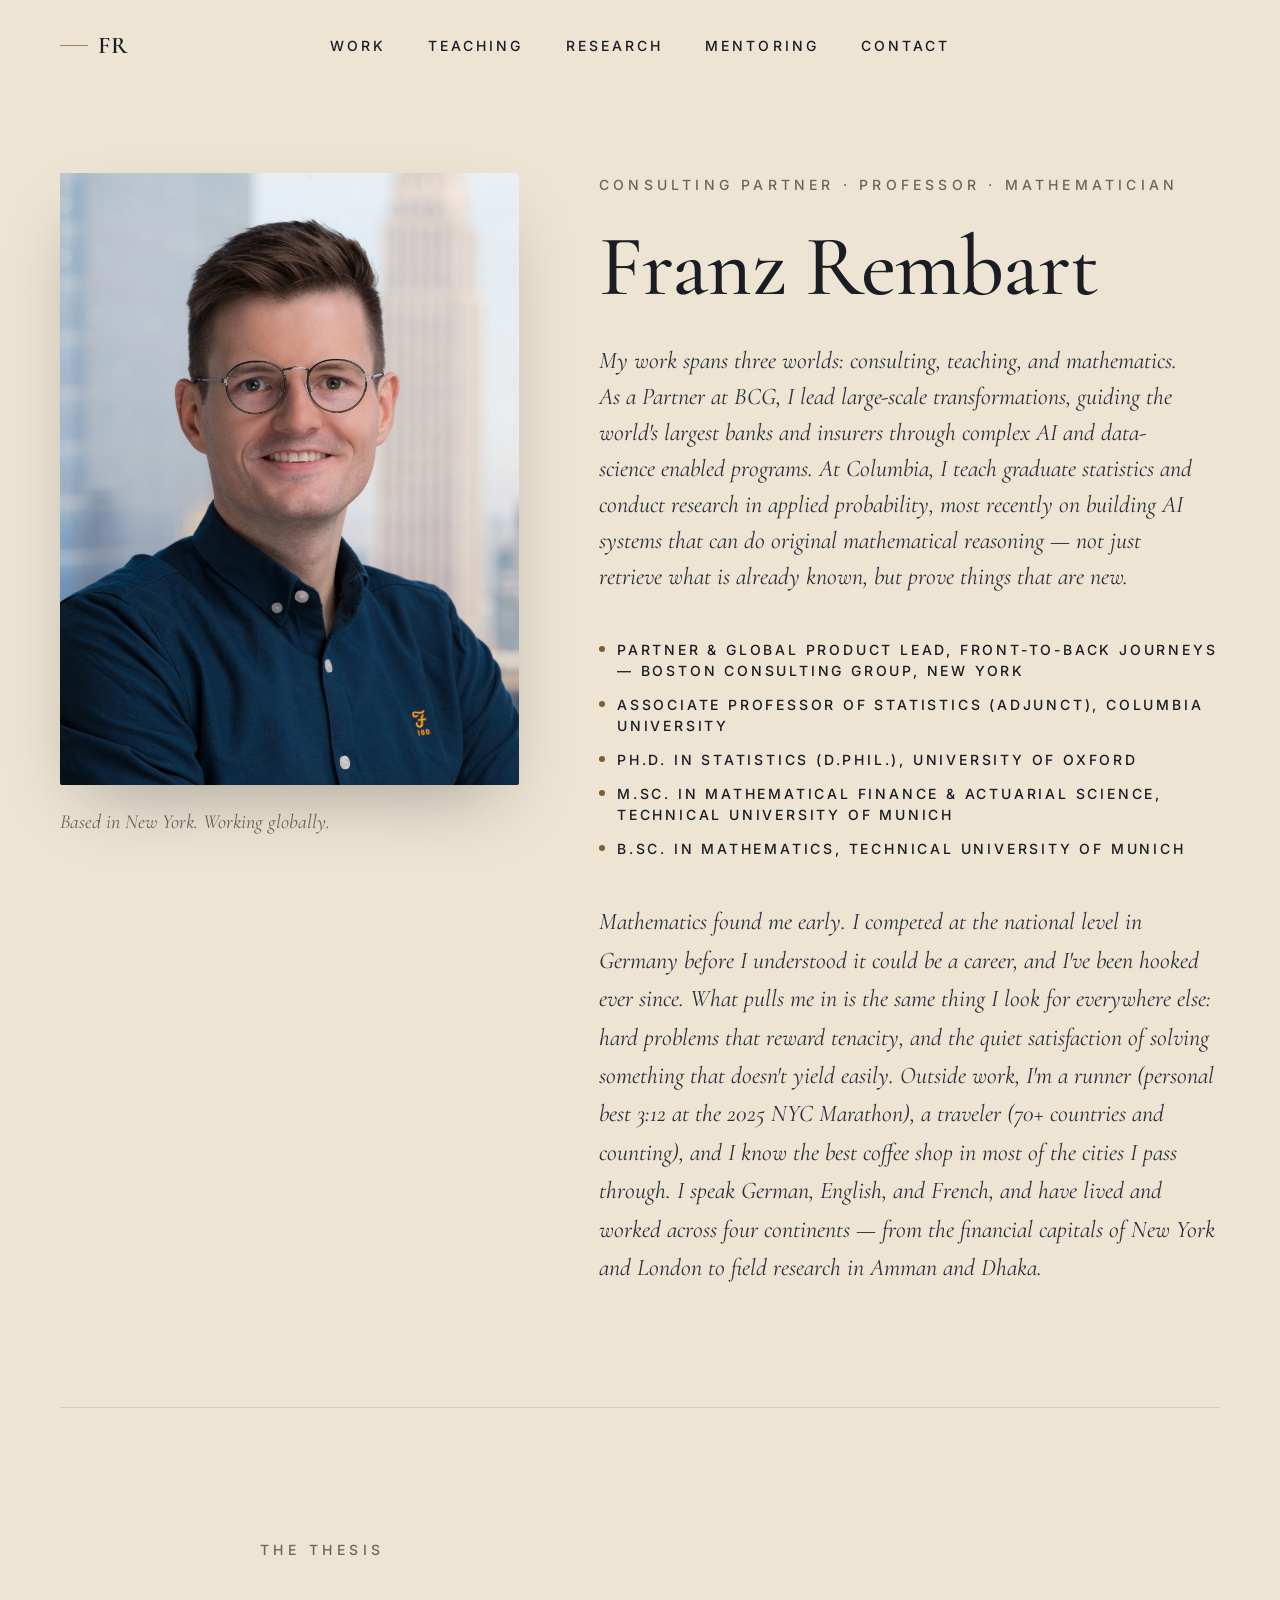
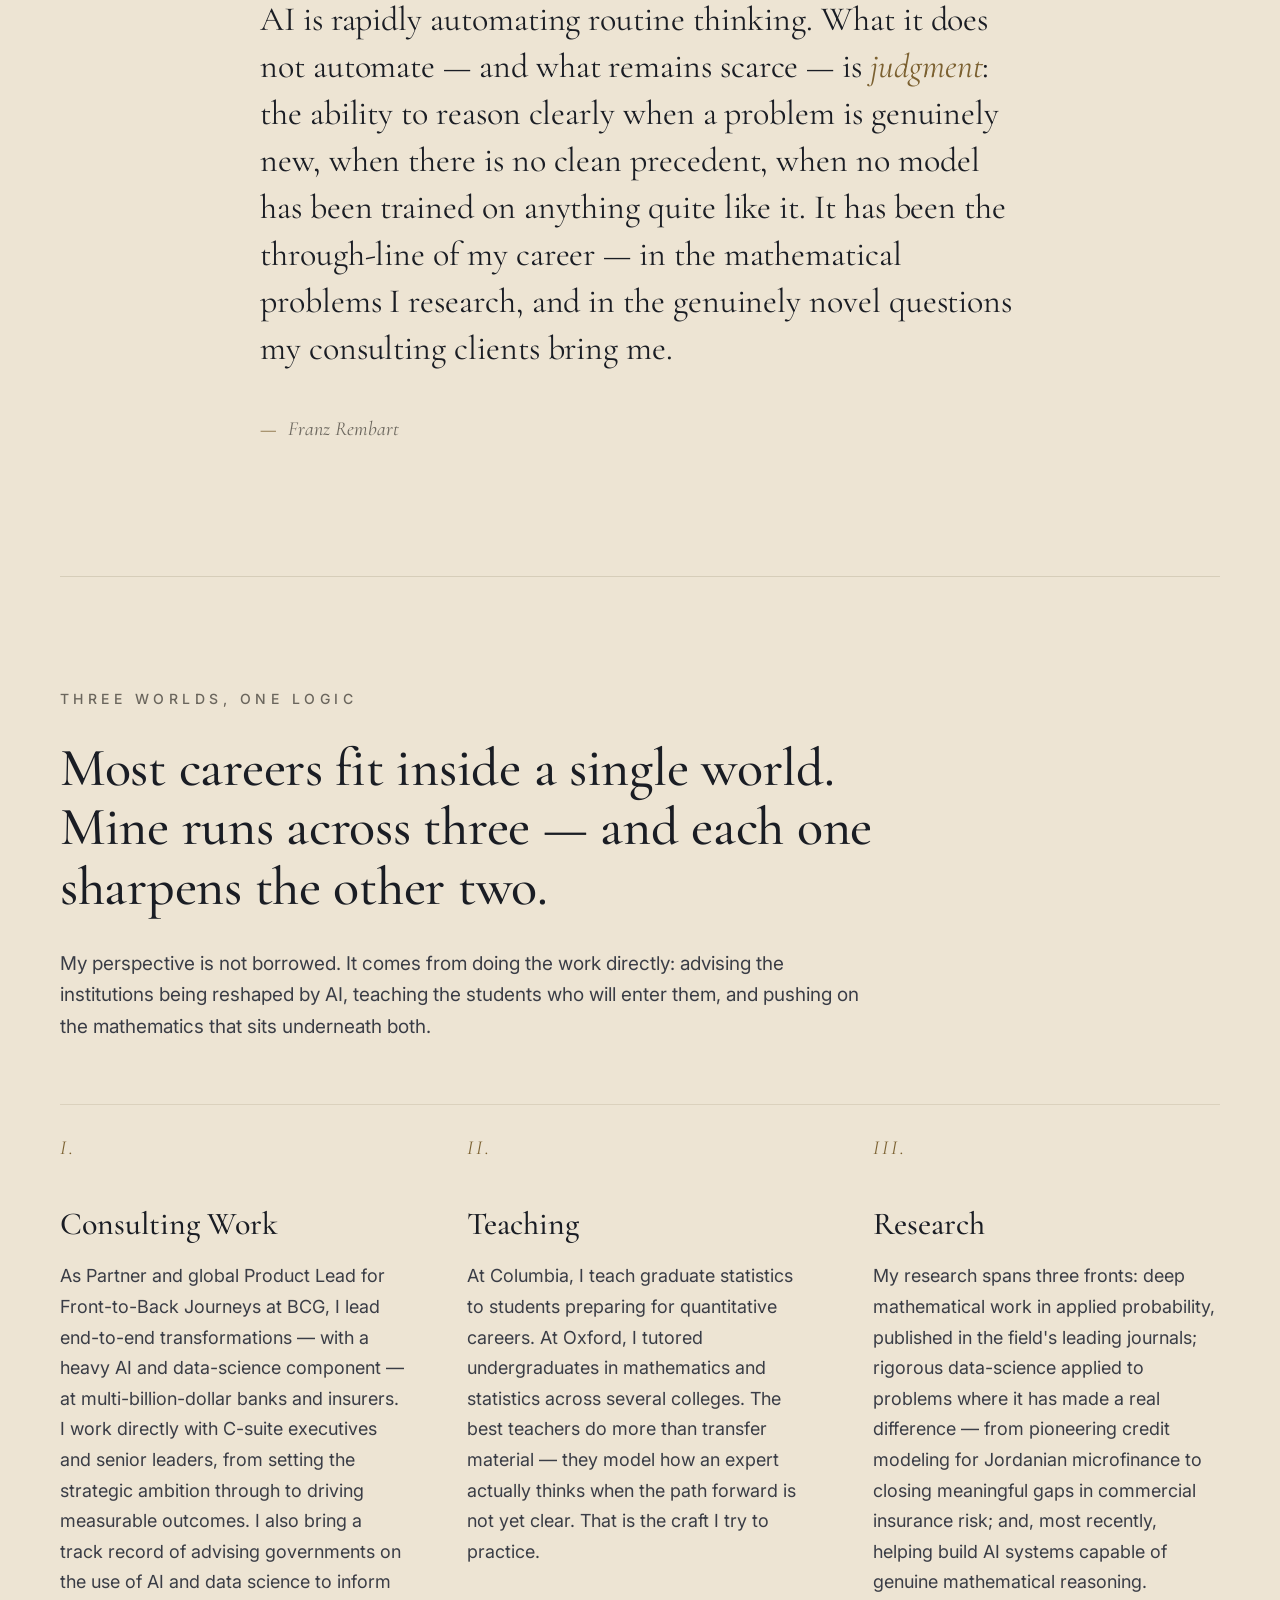
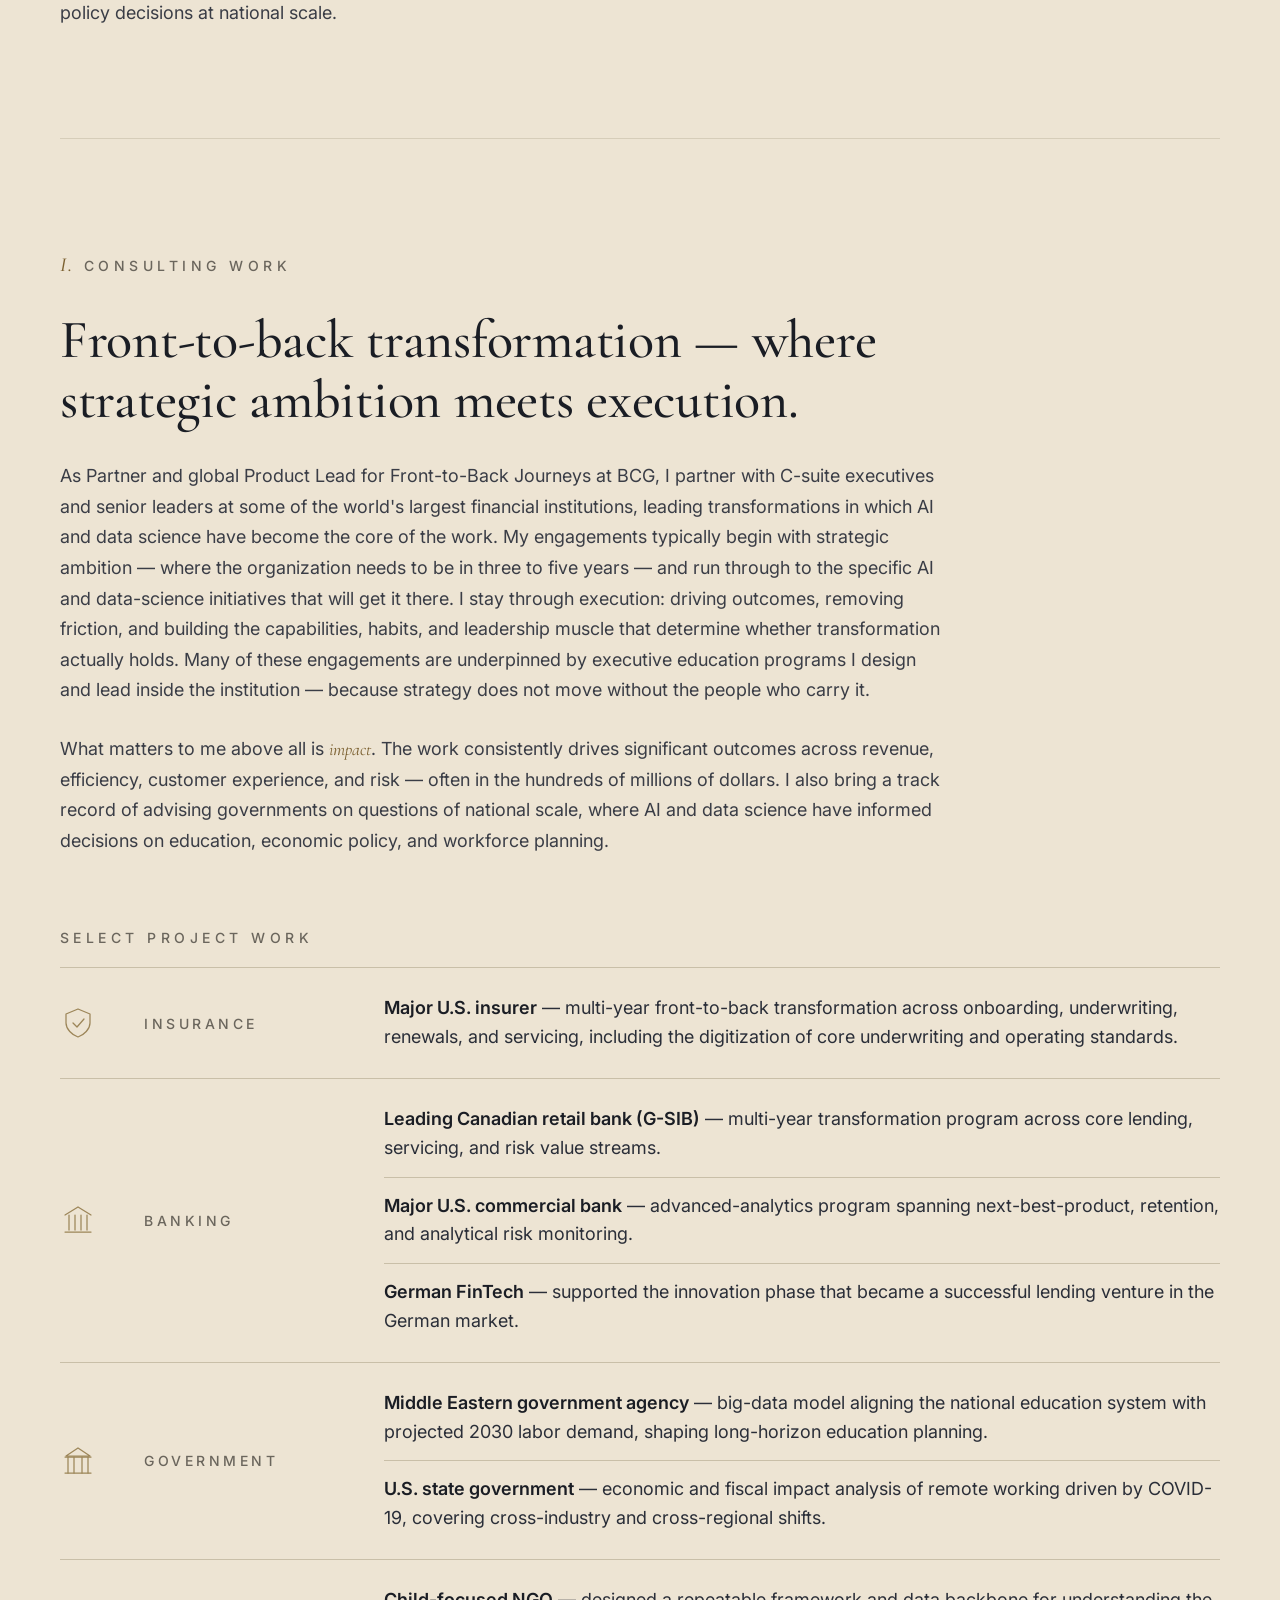
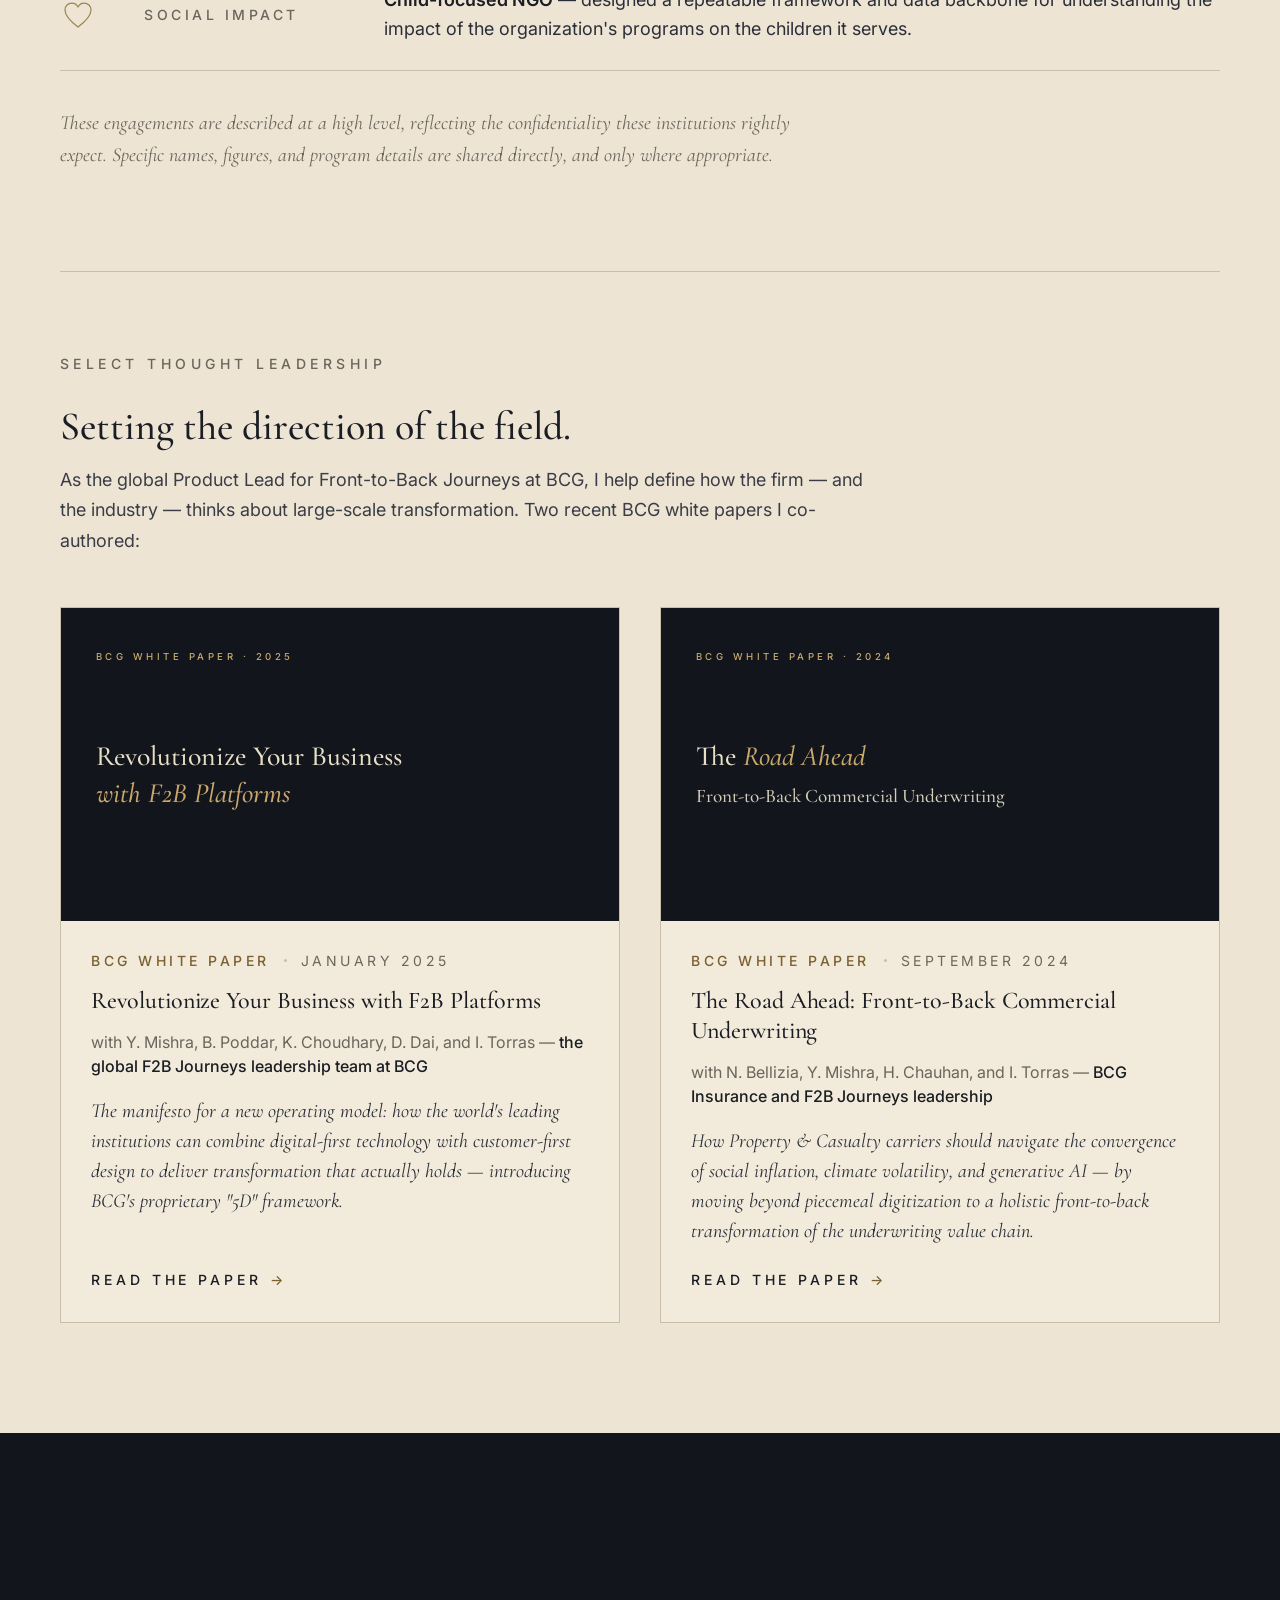
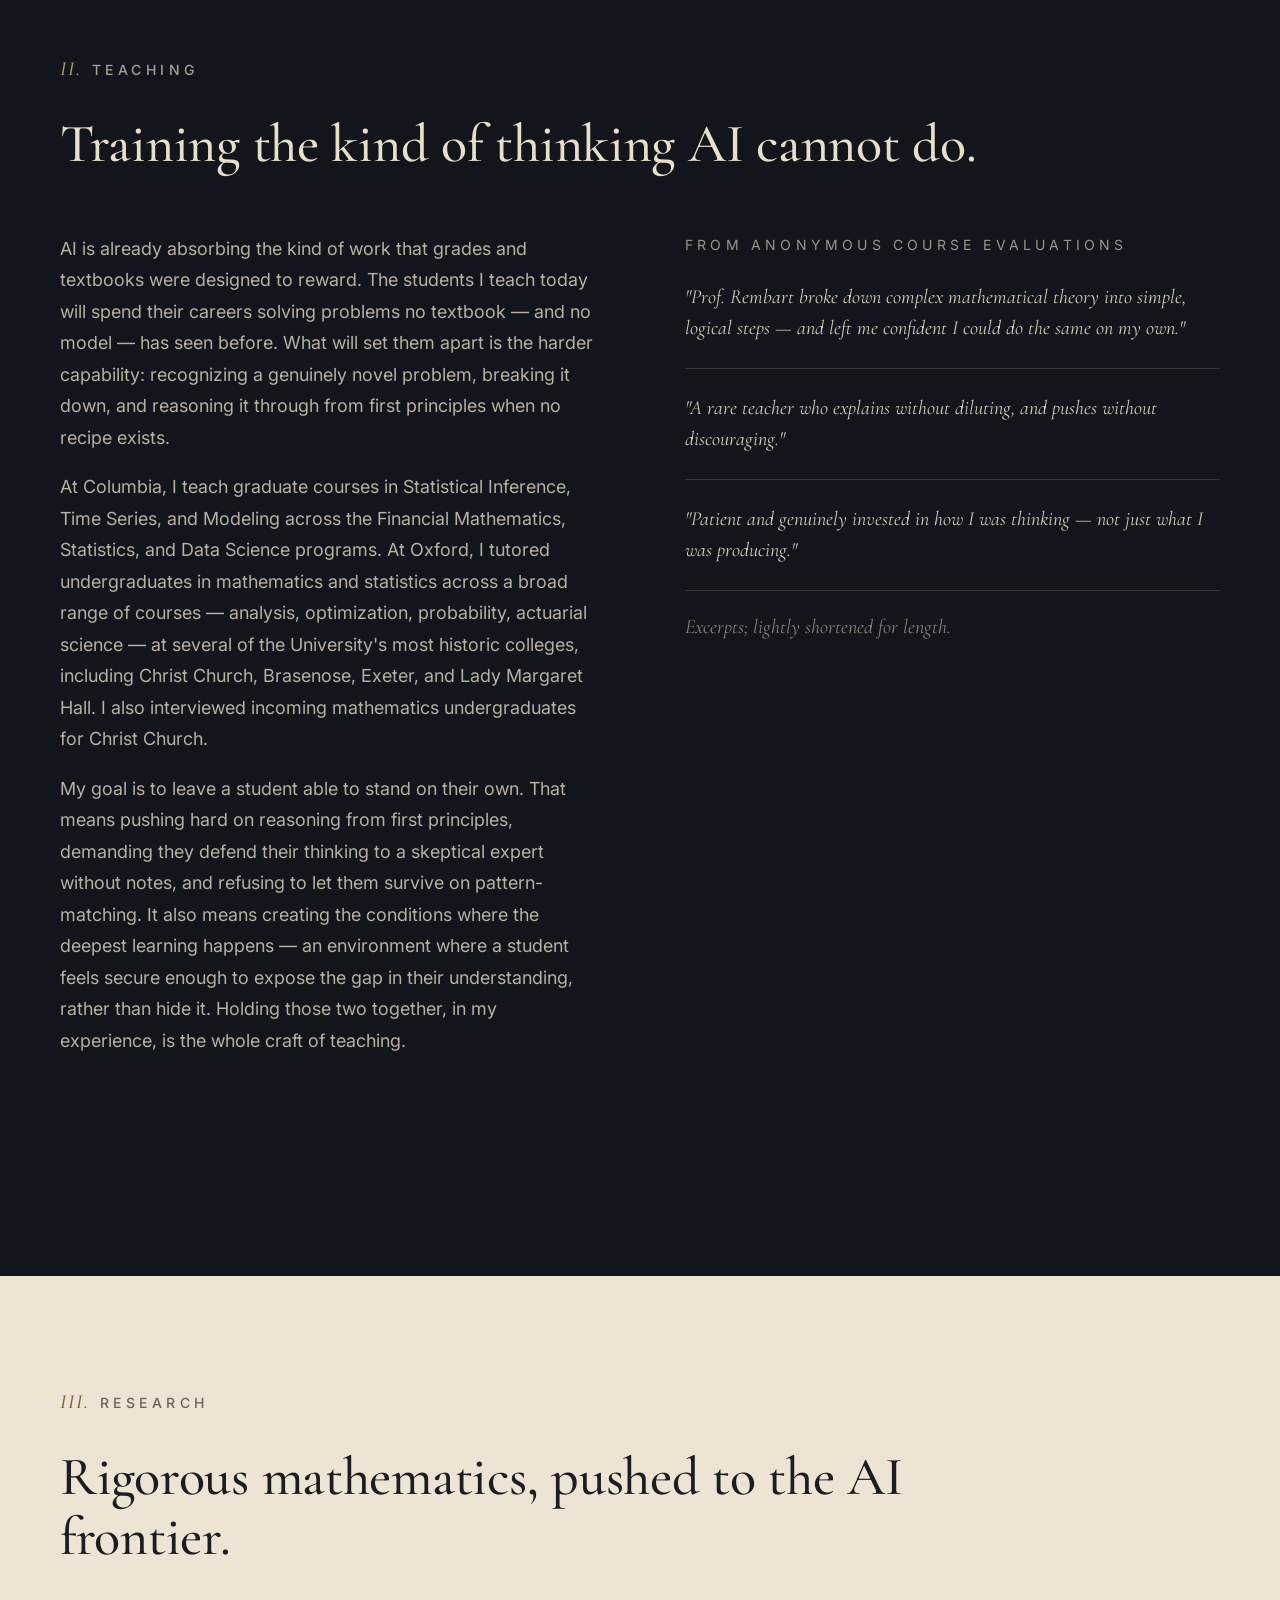
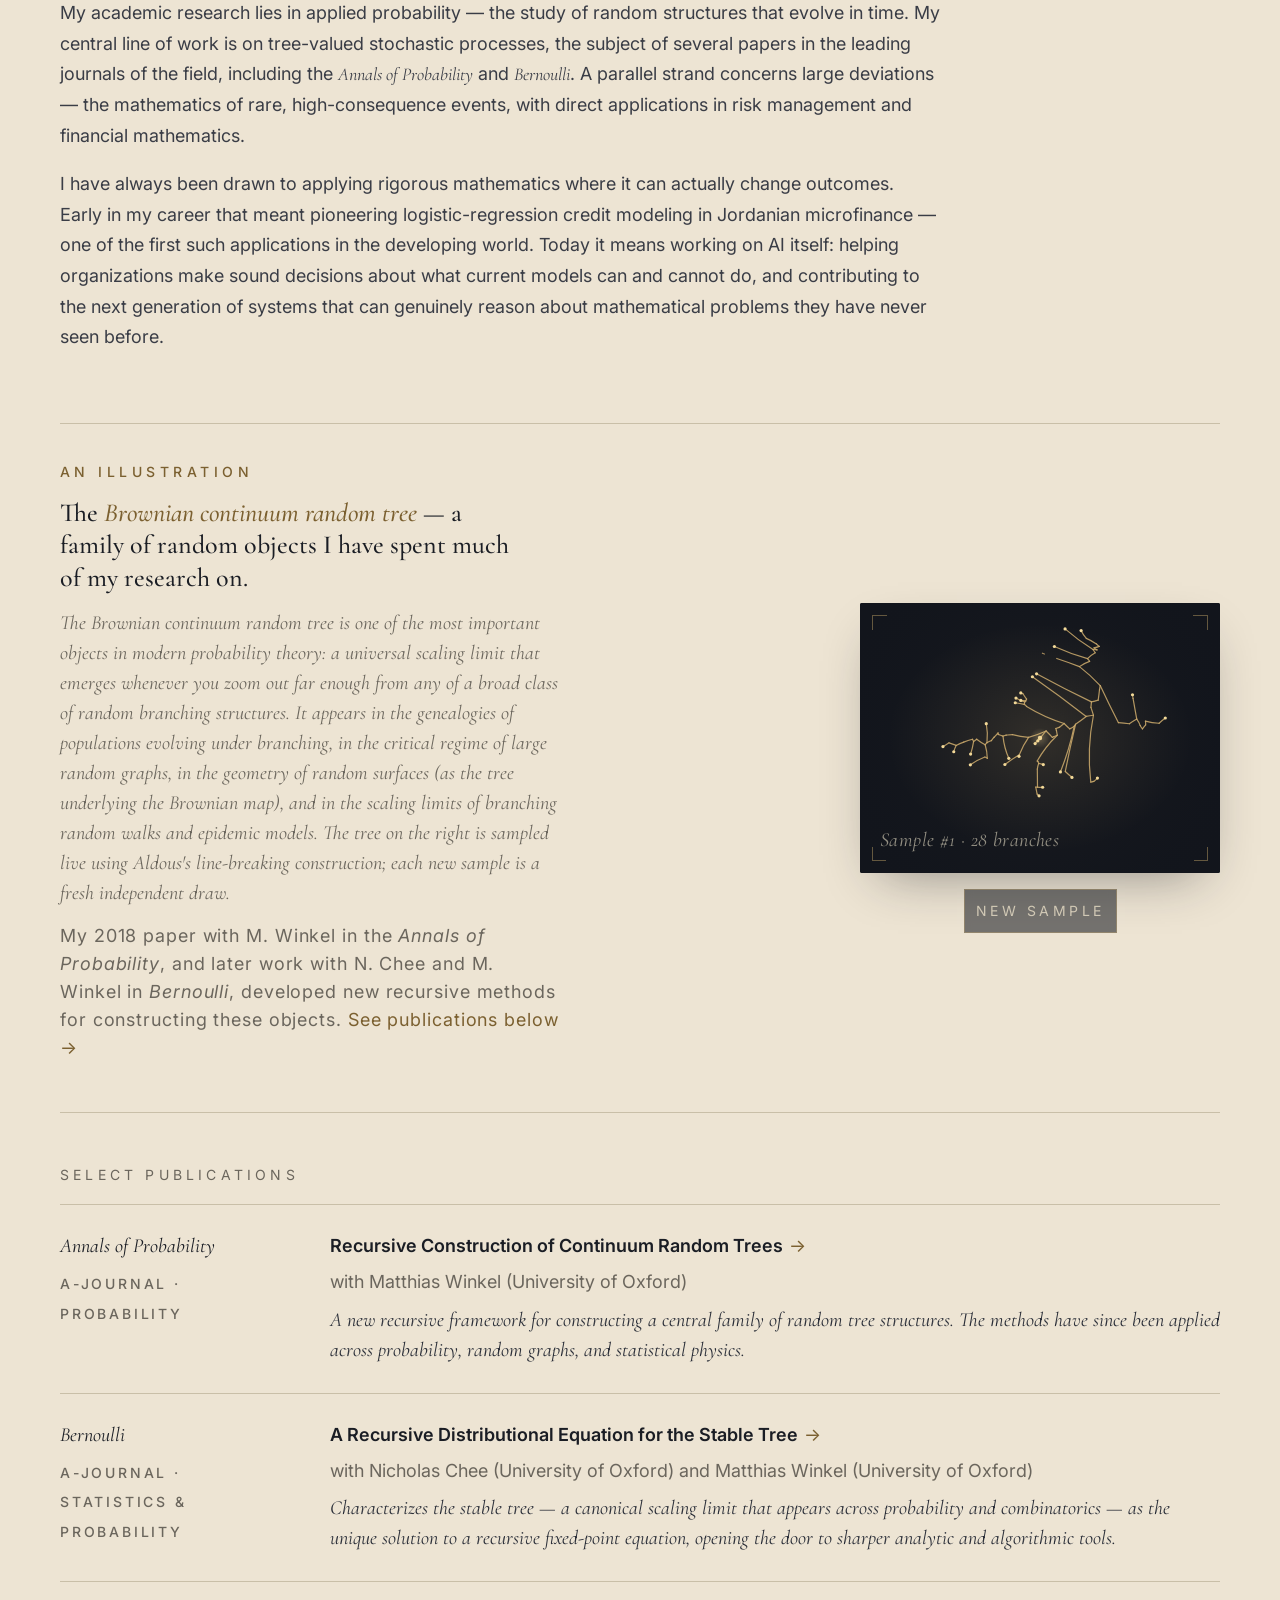
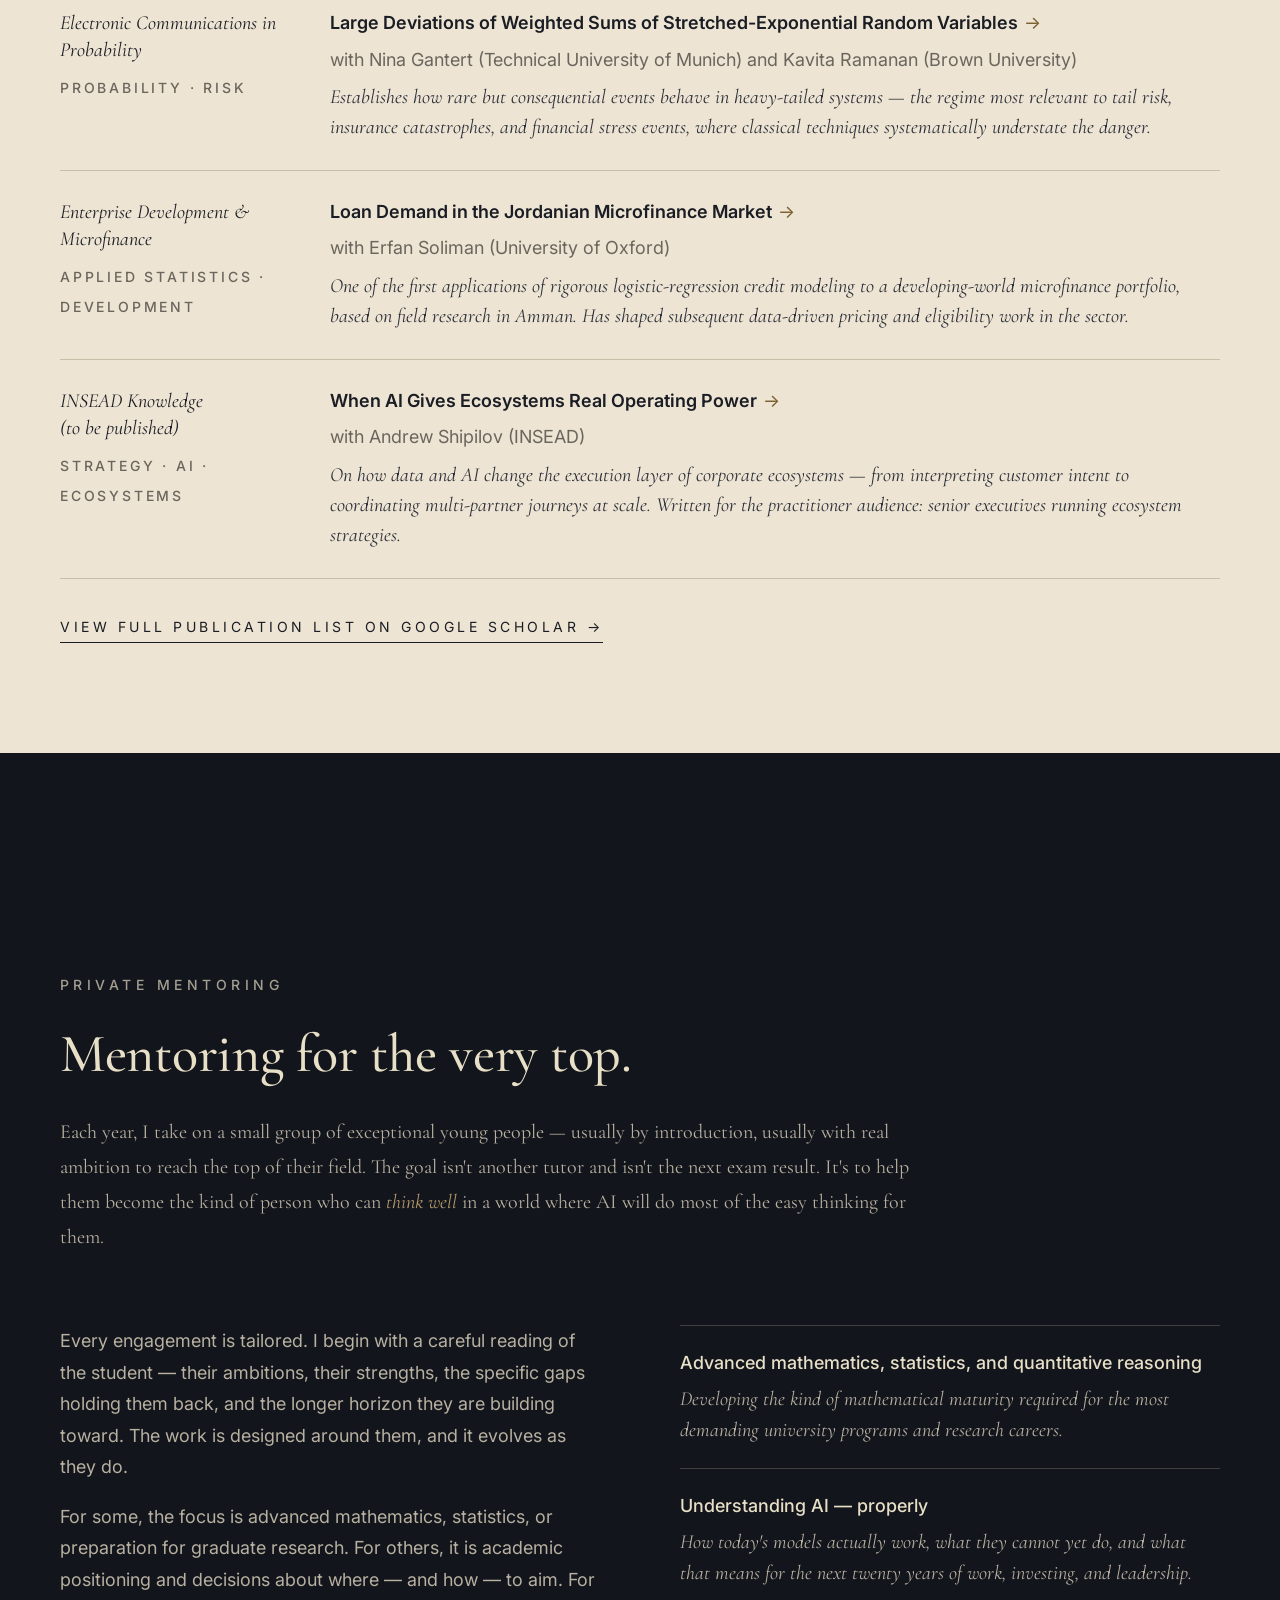
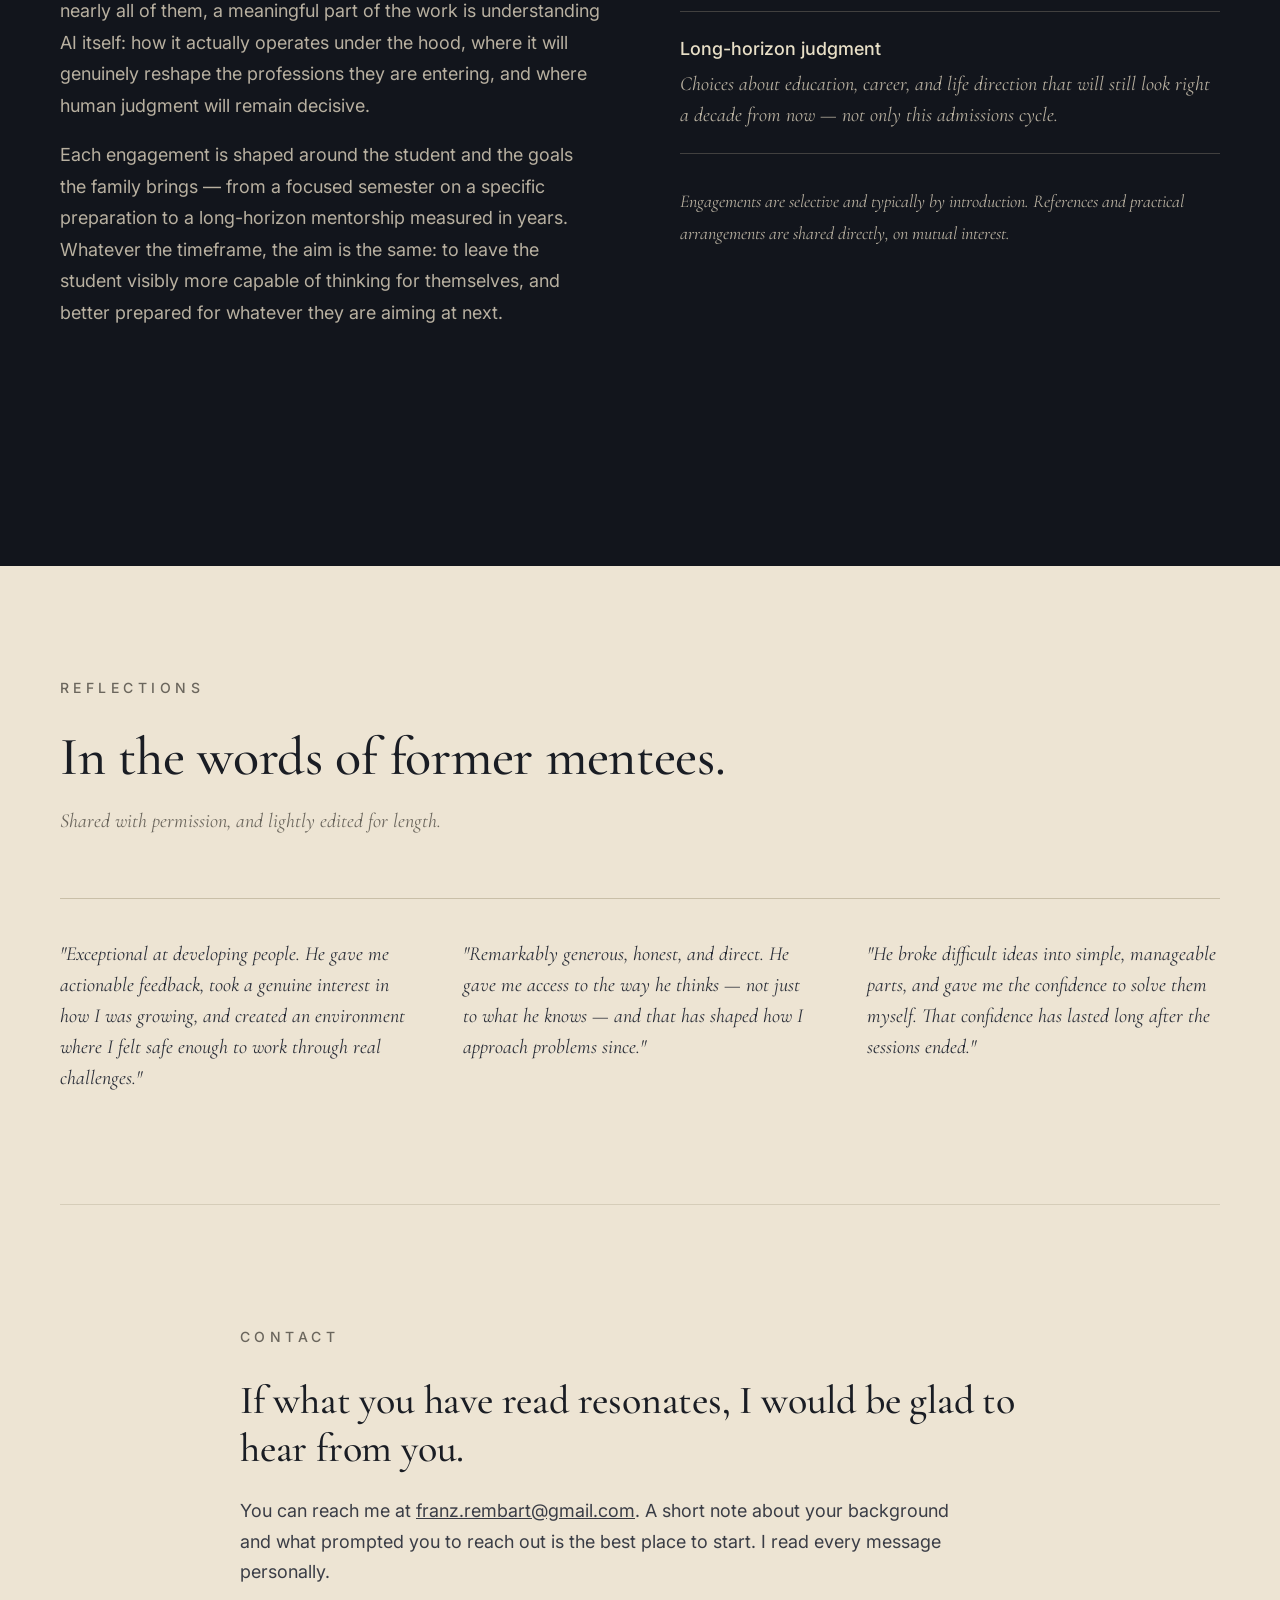
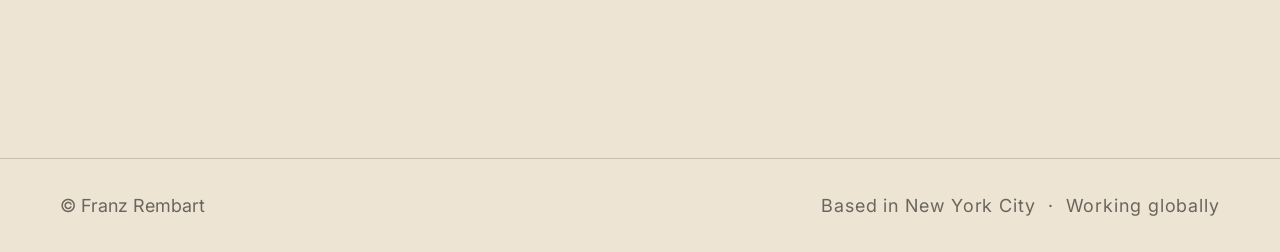
==== commit 6837c024: "Update link in index.html to point to the correct URL" ====
--- a/index.html
+++ b/index.html
@@ -343,7 +343,7 @@
         <span class="tags">Strategy · AI · Ecosystems</span>
       </div>
       <div>
-        <a href="" class="pub-title" target="_blank" rel="noopener">When AI Gives Ecosystems Real Operating Power<span class="arrow">→</span></a>
+        <a href="https://knowledge.insead.edu/" class="pub-title" target="_blank" rel="noopener">When AI Gives Ecosystems Real Operating Power<span class="arrow">→</span></a>
         <span class="pub-authors">with Andrew Shipilov (INSEAD)</span>
         <p class="pub-impact">On how data and AI change the execution layer of corporate ecosystems — from interpreting customer intent to coordinating multi-partner journeys at scale. Written for the practitioner audience: senior executives running ecosystem strategies.</p>
       </div>
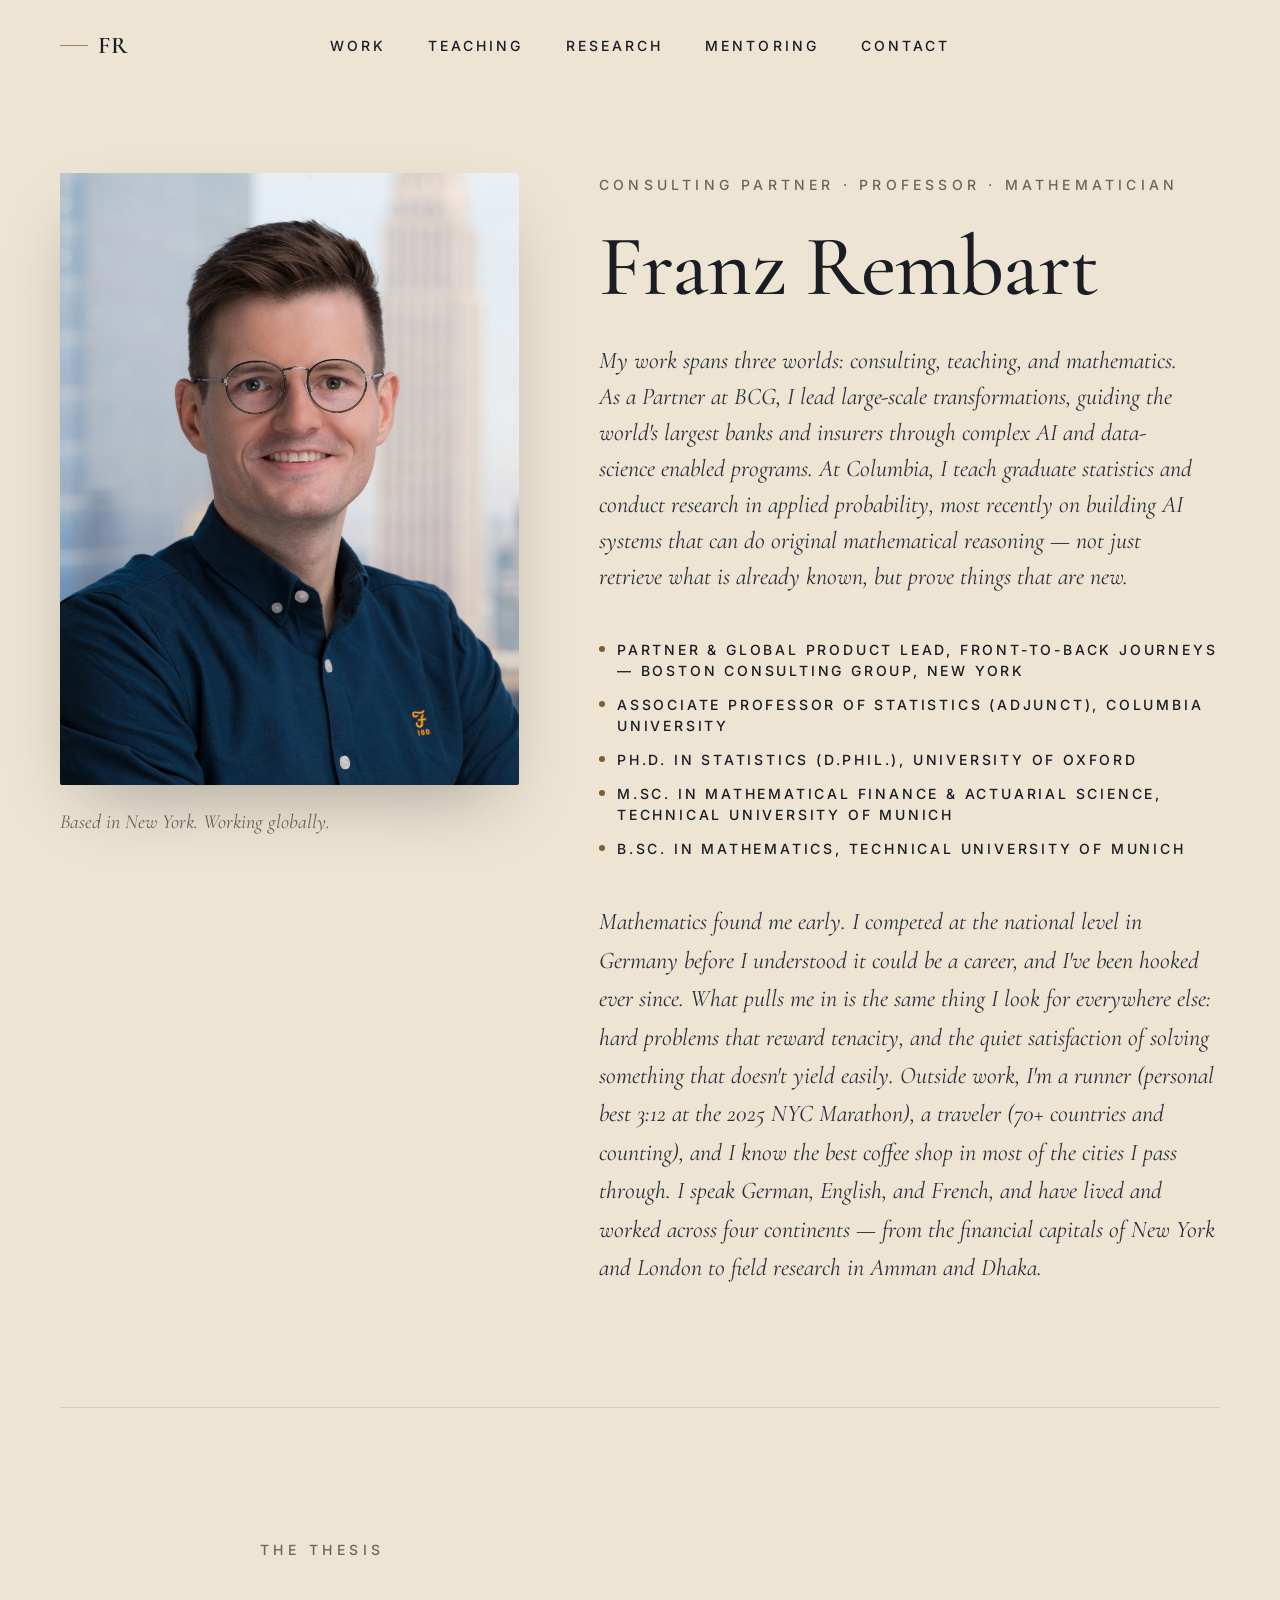
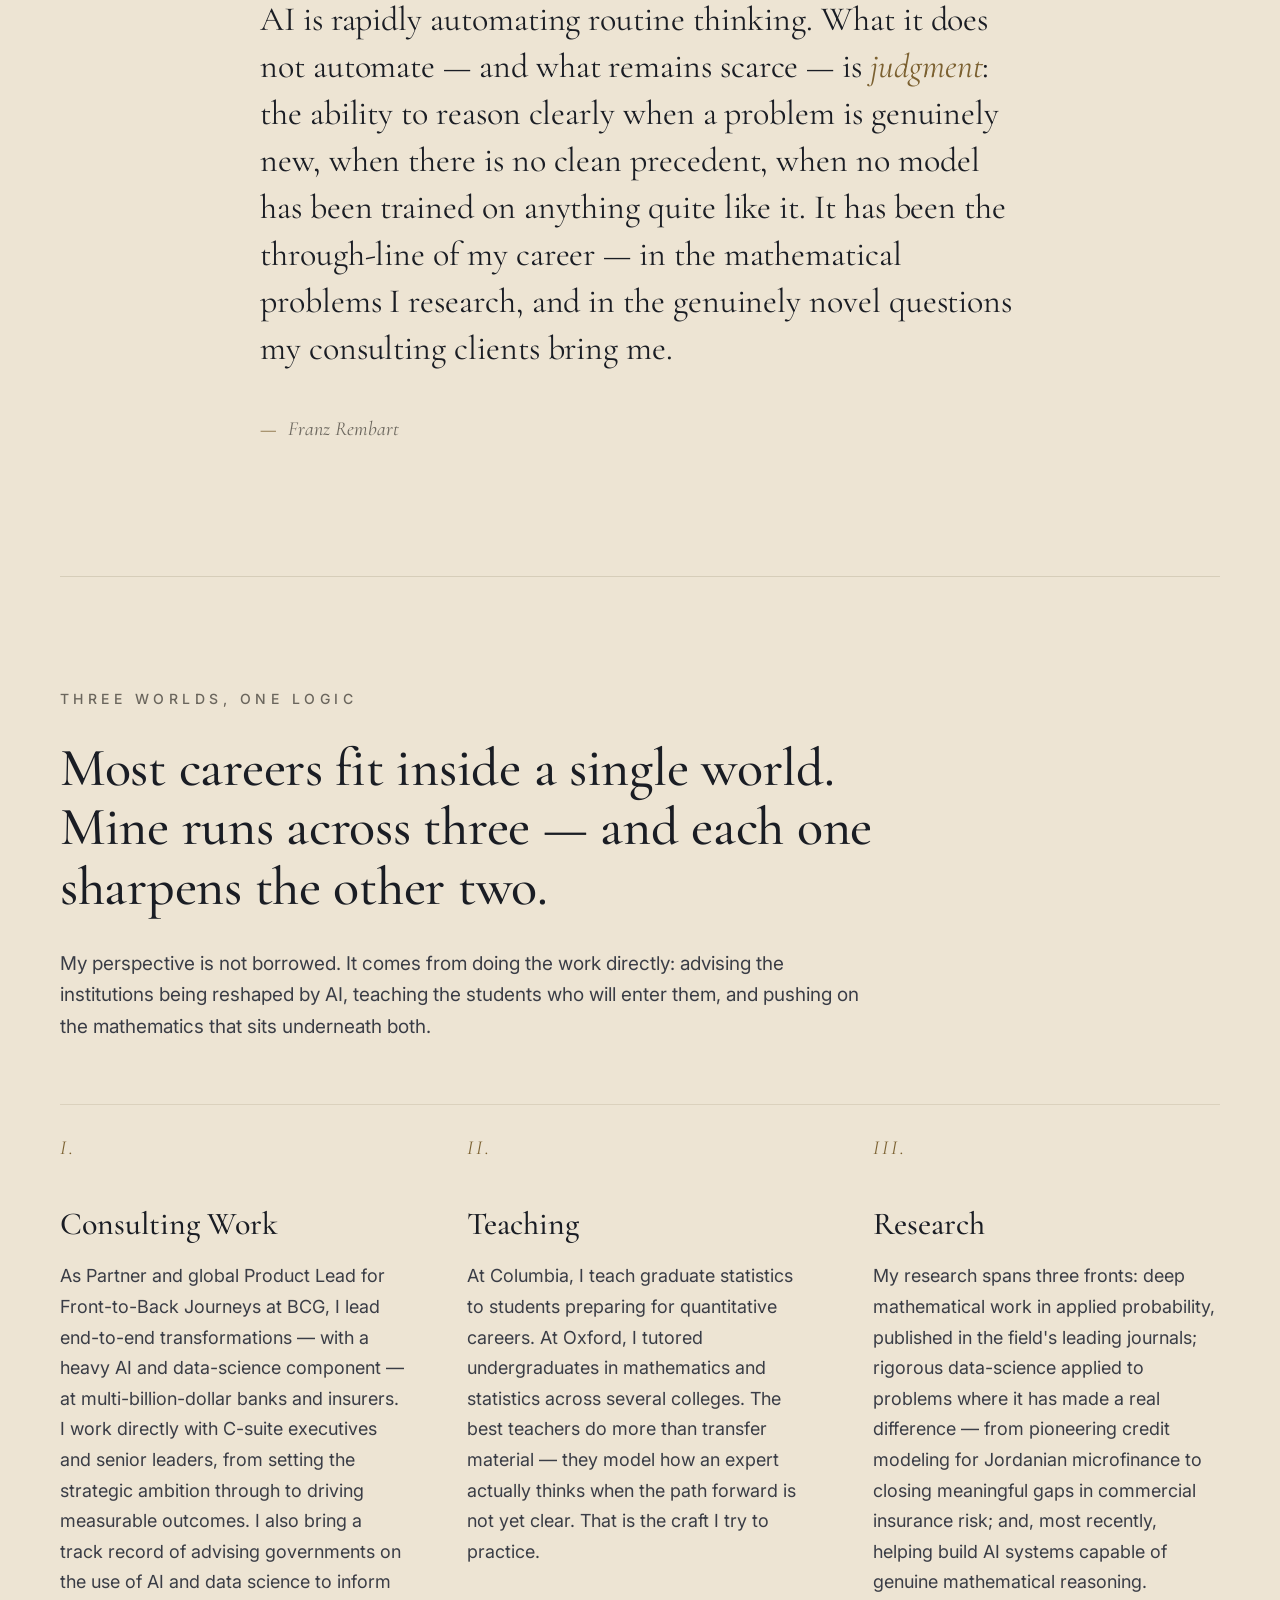
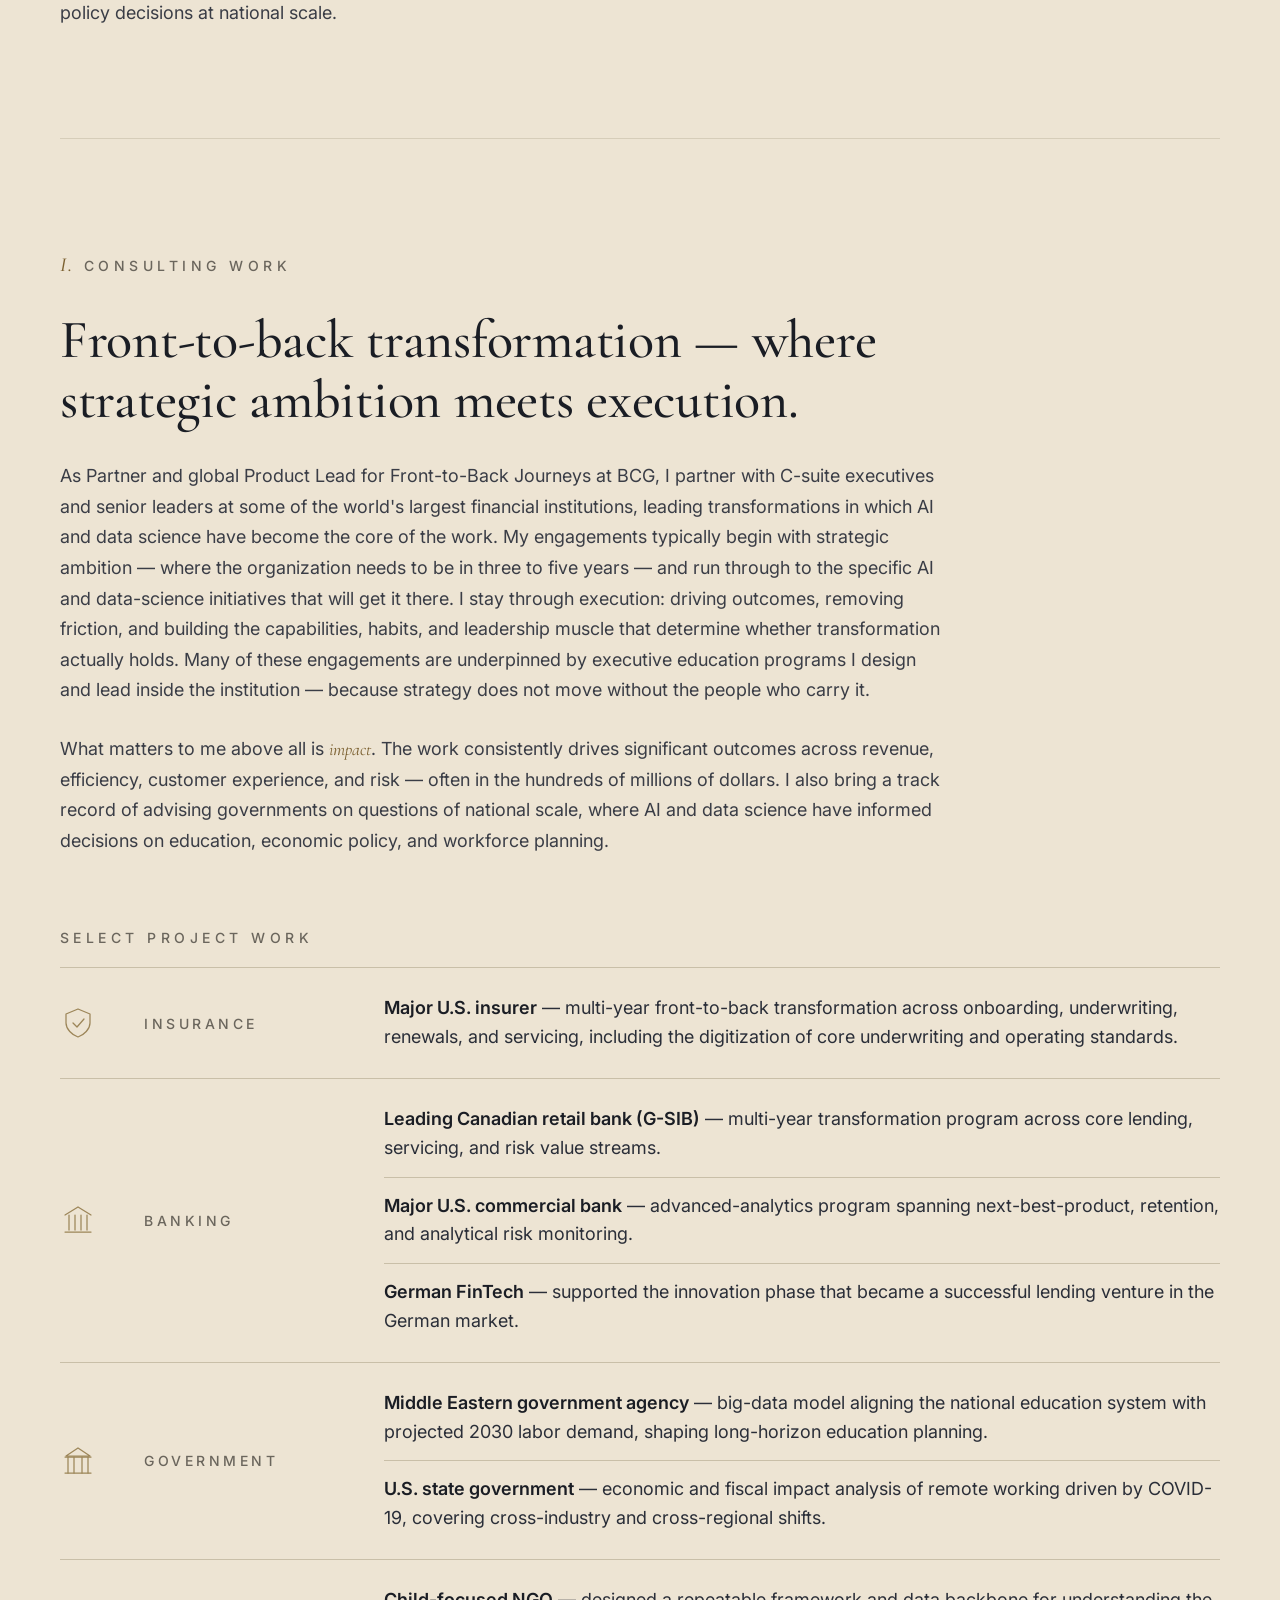
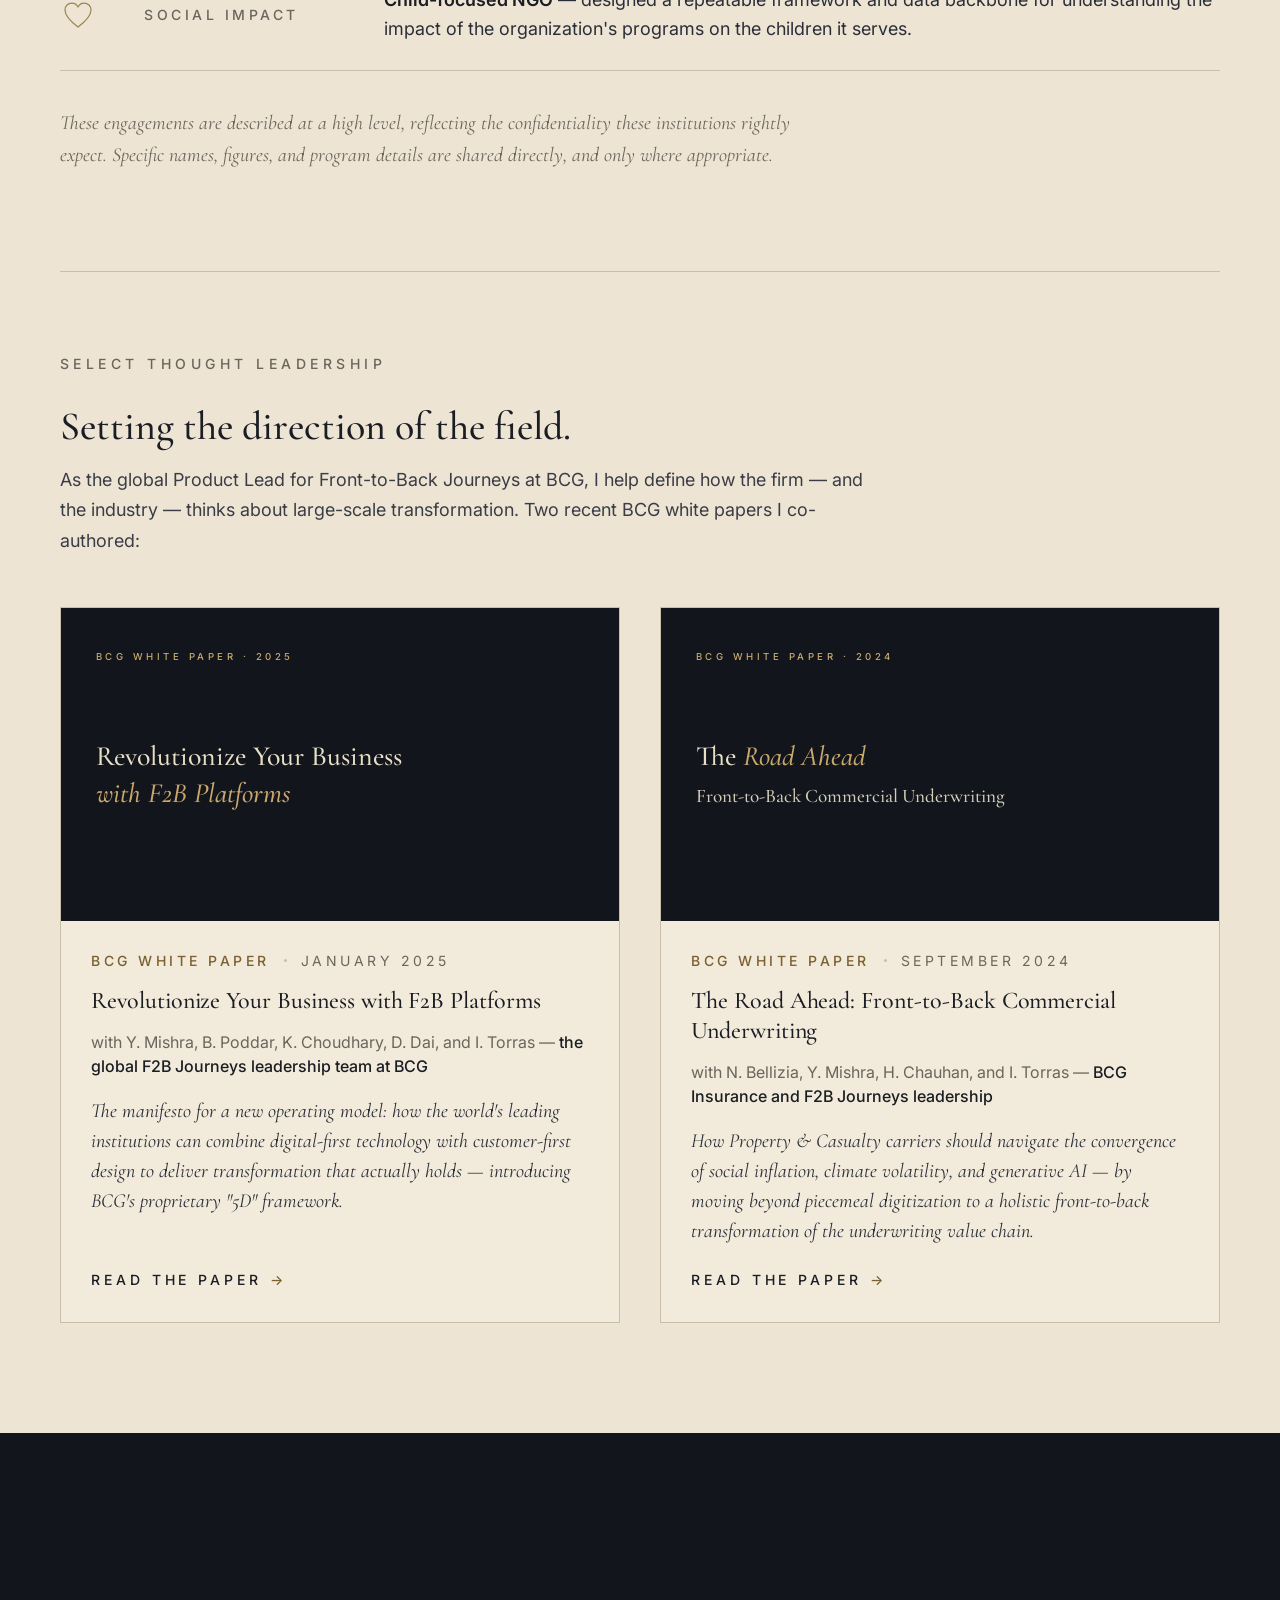
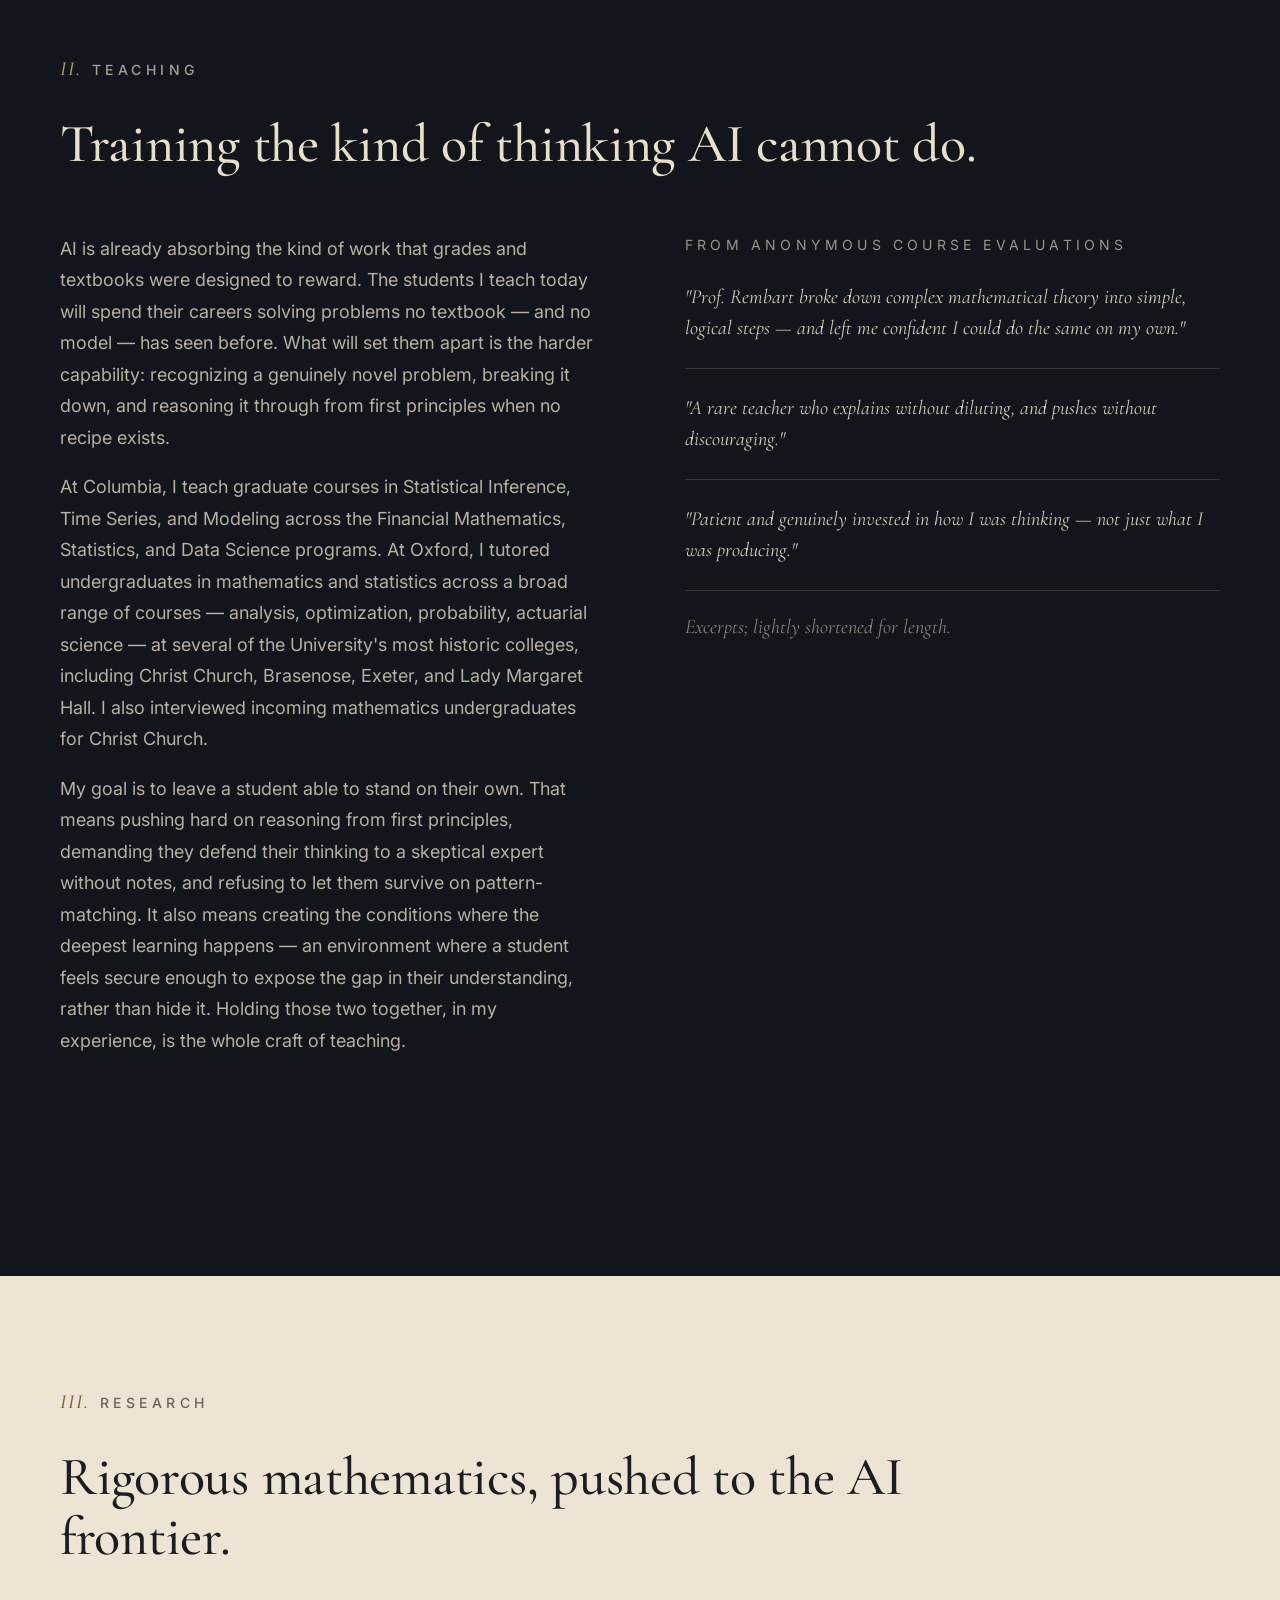
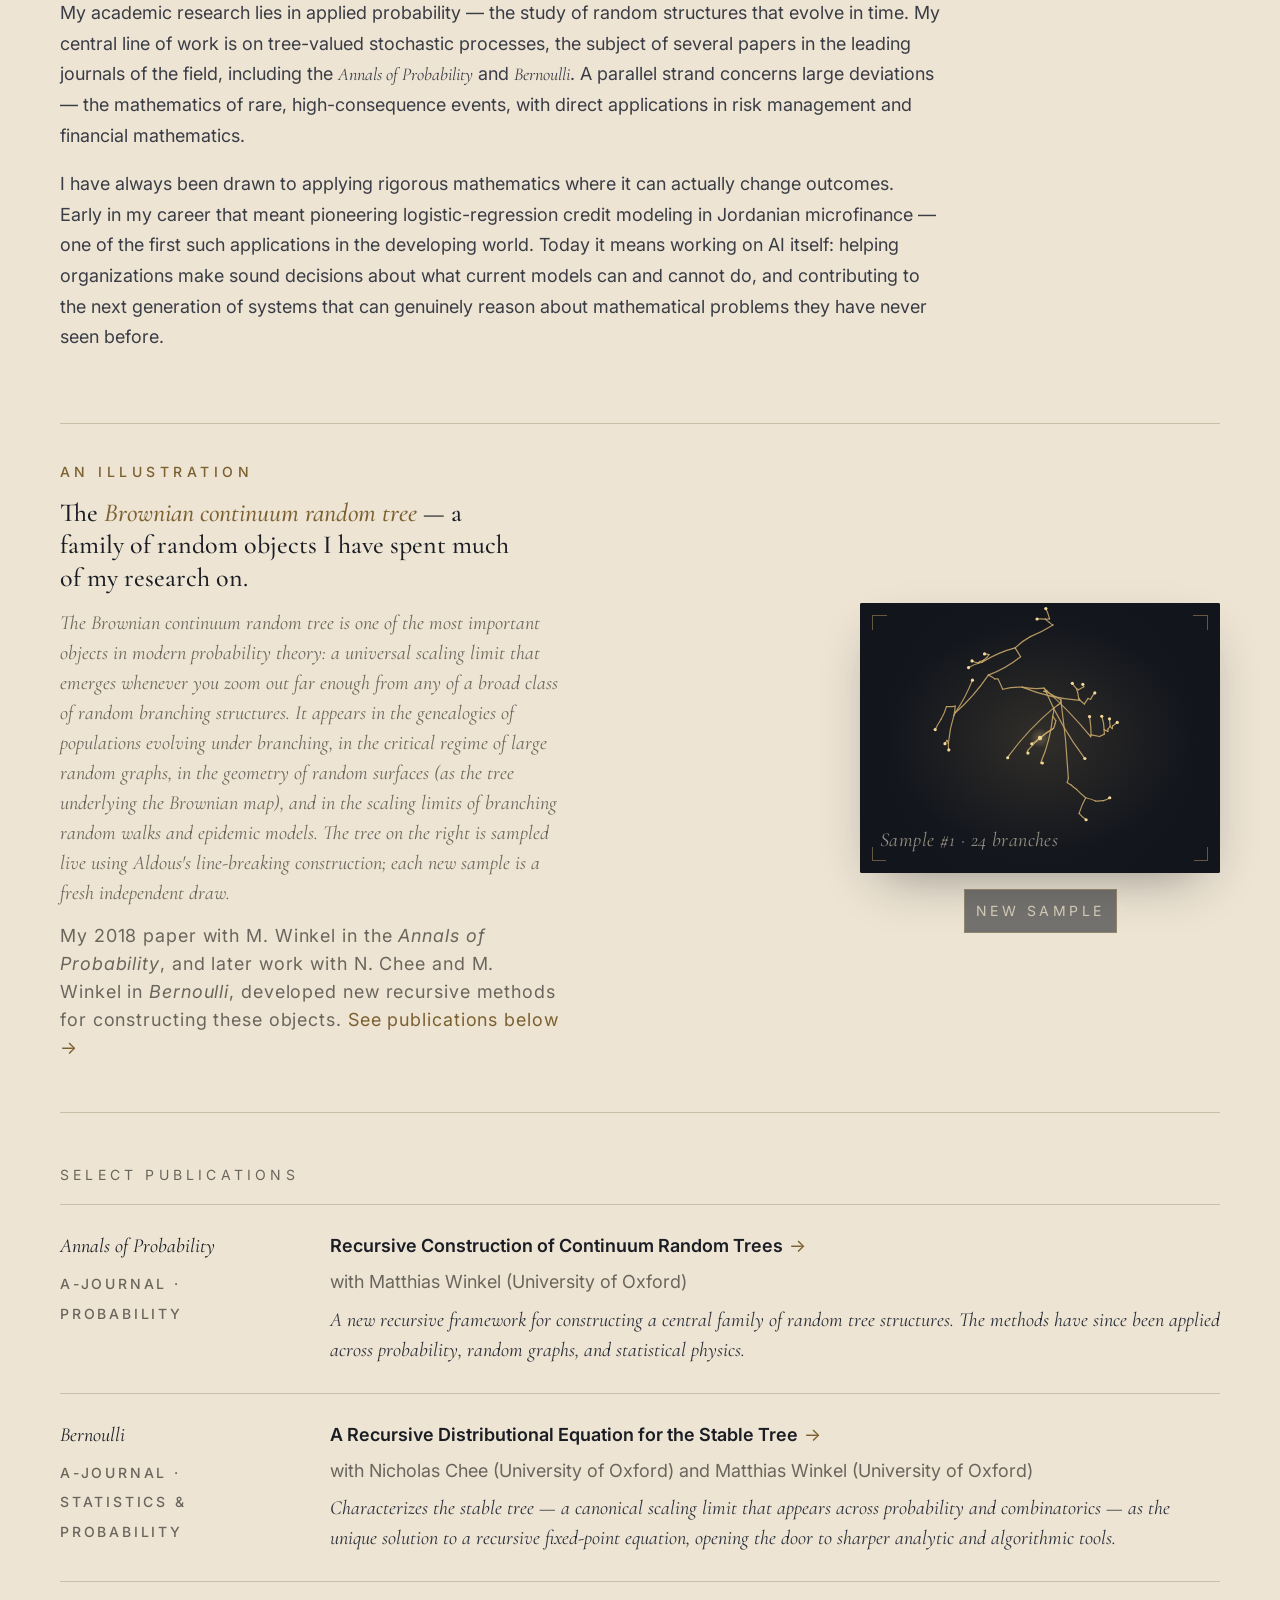
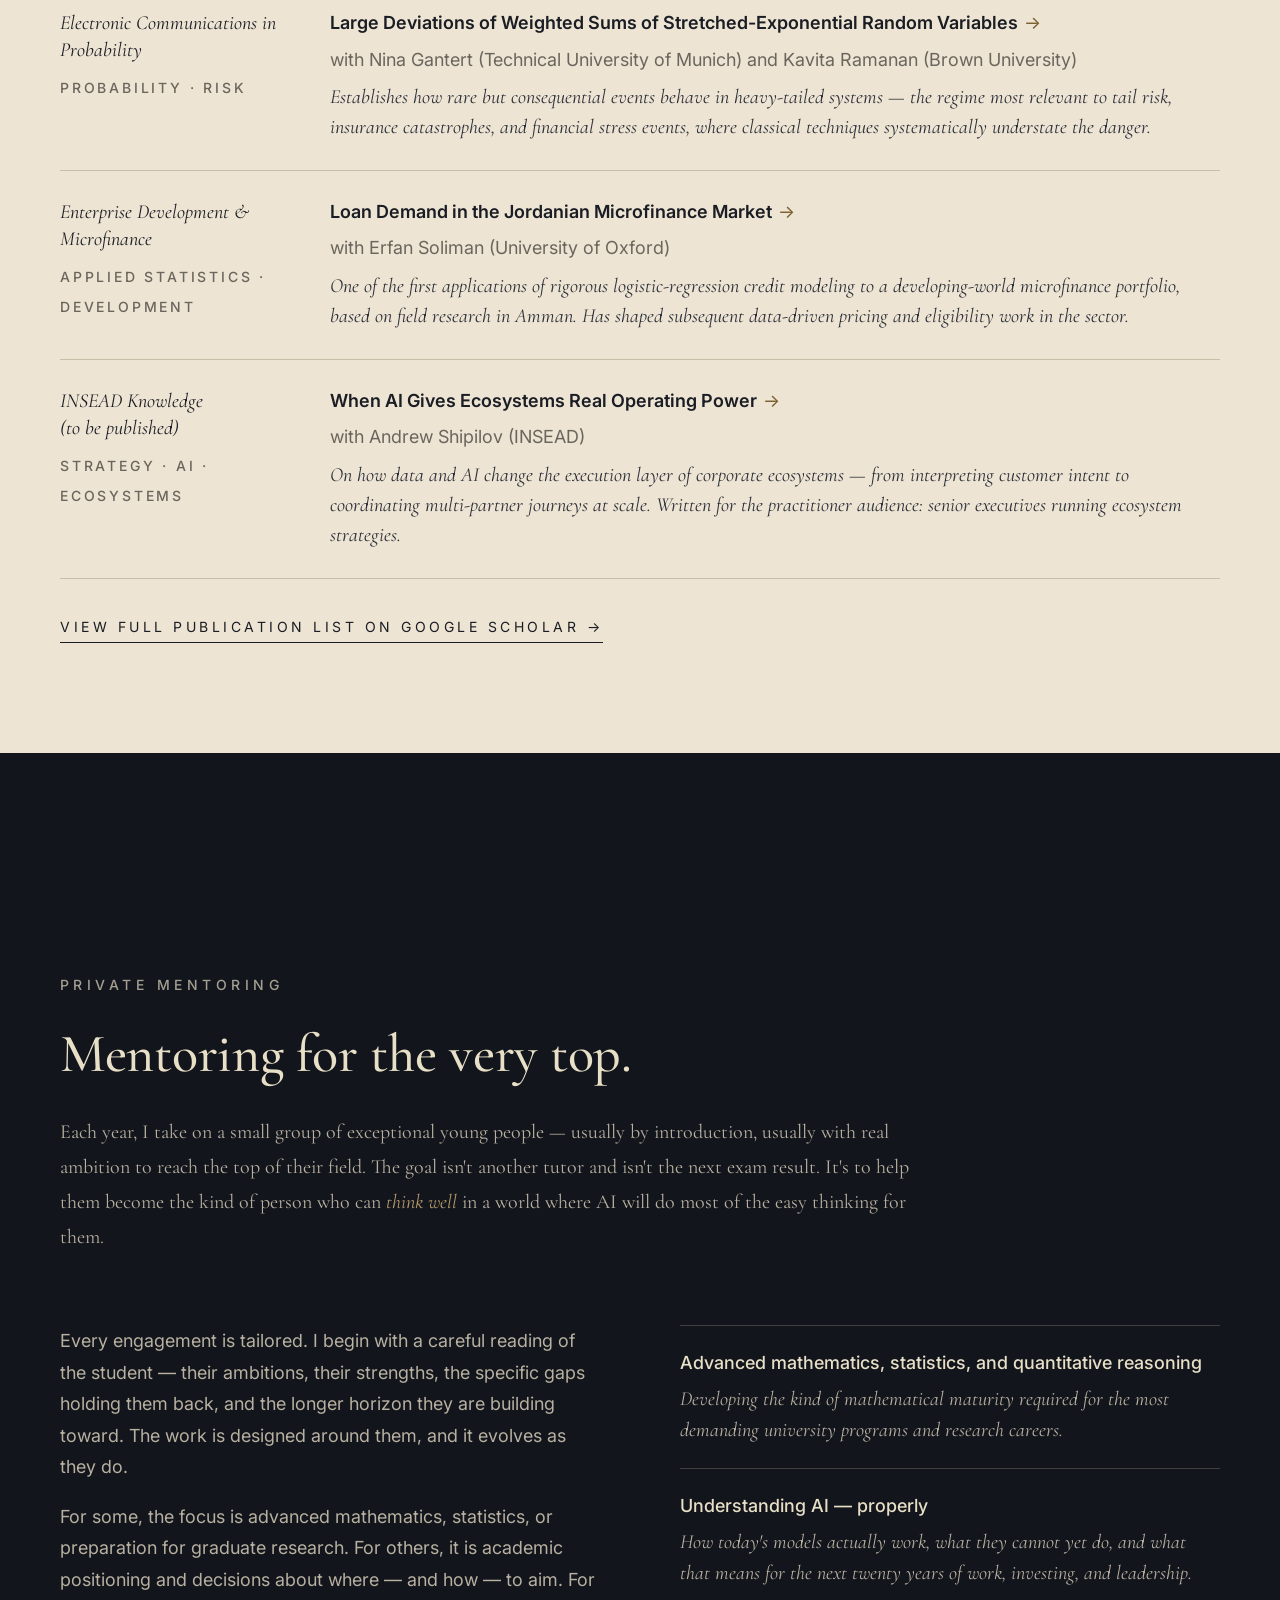
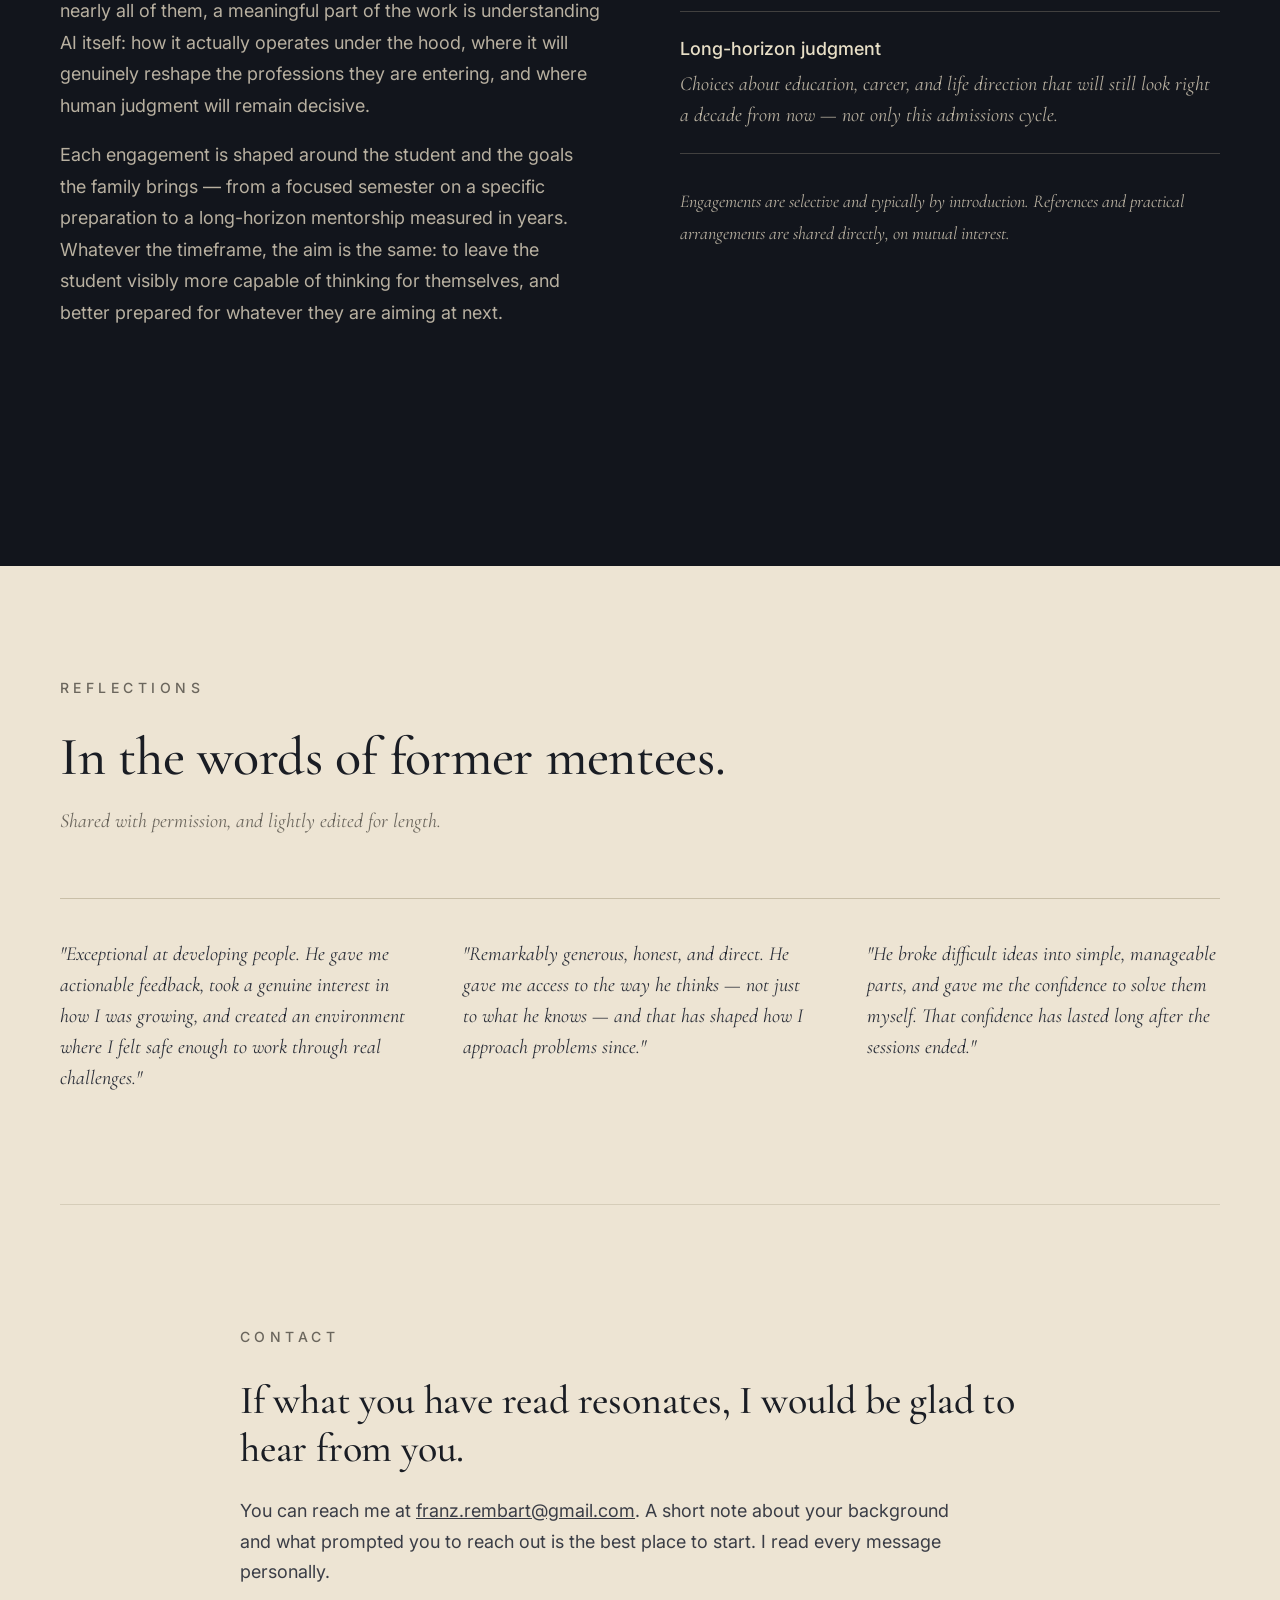
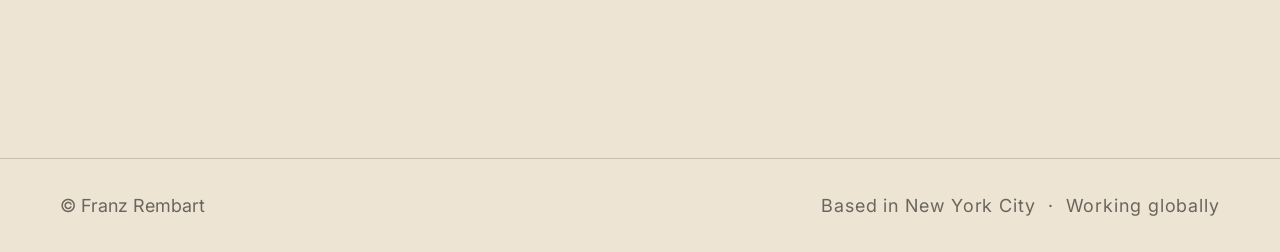
==== commit 805a2f94: "Add robots meta tag to index.html No index, no follow" ====
--- a/index.html
+++ b/index.html
@@ -5,6 +5,7 @@
 <meta name="viewport" content="width=device-width, initial-scale=1.0">
 <title>Franz Rembart — Consulting Partner · Professor · Mathematician</title>
 <meta name="description" content="Franz Rembart — Partner at BCG, Associate Professor of Statistics at Columbia, mathematician. Front-to-back AI transformations for the world's largest financial institutions, and private mentoring for the next generation of leaders.">
+<meta name="robots" content="noindex, nofollow">
 <link rel="preconnect" href="https://fonts.googleapis.com">
 <link rel="preconnect" href="https://fonts.gstatic.com" crossorigin>
 <link href="https://fonts.googleapis.com/css2?family=Cormorant+Garamond:ital,wght@0,400;0,500;0,600;0,700;1,400;1,500;1,600&family=Inter:wght@300;400;500;600&display=swap" rel="stylesheet">
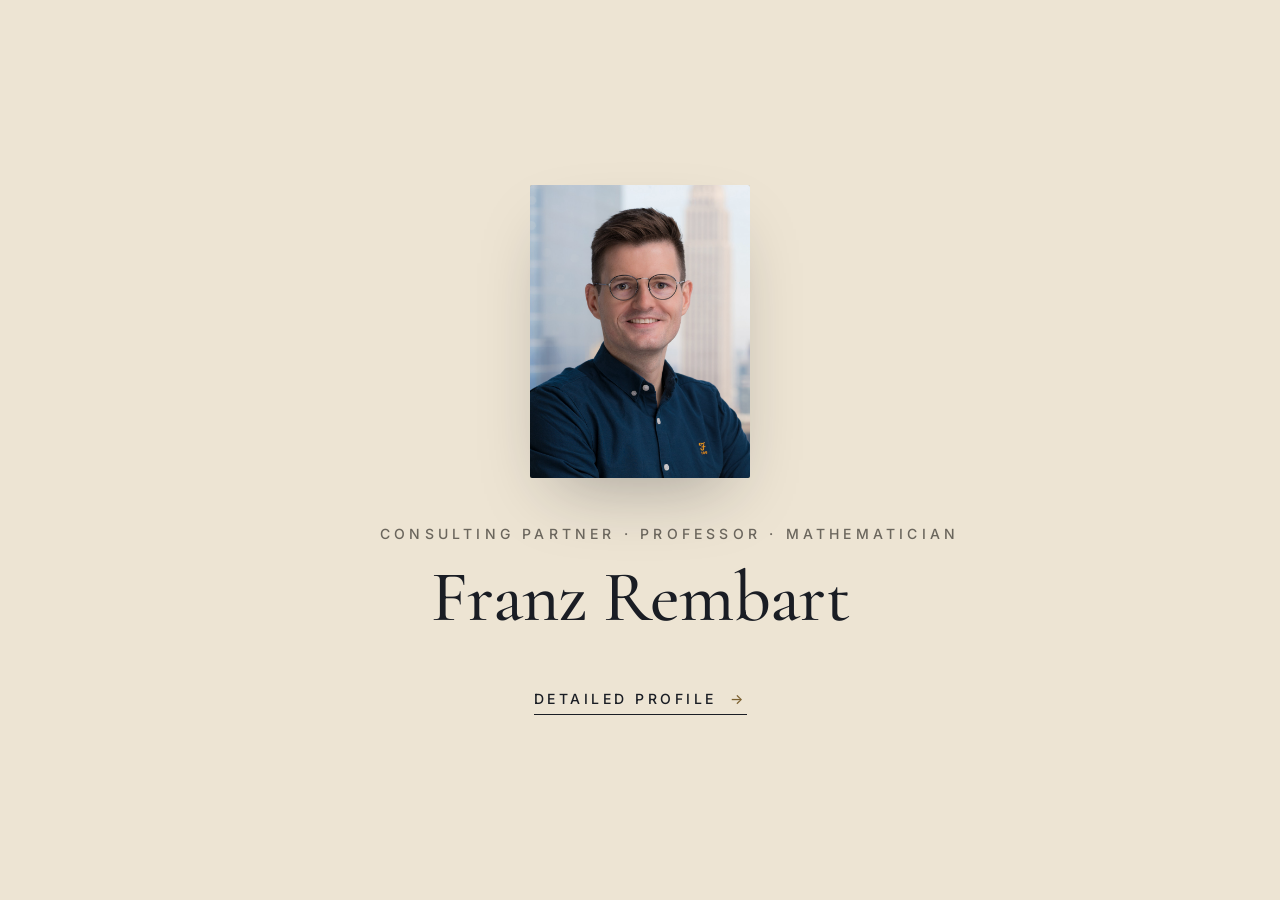
==== commit 5b675947: "added password" ====
--- a/index.html
+++ b/index.html
@@ -4,800 +4,311 @@
 <meta charset="UTF-8">
 <meta name="viewport" content="width=device-width, initial-scale=1.0">
 <title>Franz Rembart — Consulting Partner · Professor · Mathematician</title>
-<meta name="description" content="Franz Rembart — Partner at BCG, Associate Professor of Statistics at Columbia, mathematician. Front-to-back AI transformations for the world's largest financial institutions, and private mentoring for the next generation of leaders.">
+<meta name="description" content="Franz Rembart — Partner at BCG, Associate Professor of Statistics at Columbia, mathematician.">
 <meta name="robots" content="noindex, nofollow">
 <link rel="preconnect" href="https://fonts.googleapis.com">
 <link rel="preconnect" href="https://fonts.gstatic.com" crossorigin>
 <link href="https://fonts.googleapis.com/css2?family=Cormorant+Garamond:ital,wght@0,400;0,500;0,600;0,700;1,400;1,500;1,600&family=Inter:wght@300;400;500;600&display=swap" rel="stylesheet">
-<link rel="stylesheet" href="styles.css">
+<style>
+  :root {
+    --cream: #EDE4D3;
+    --ink: #1A1D24;
+    --ink-soft: #2A2E38;
+    --body: #3A3D46;
+    --muted: #6B665D;
+    --gold: #9C8558;
+    --gold-text: #7B6030;
+    --gold-bright: #C9A96B;
+    --rule: #C9BFA8;
+    --navy: #12151C;
+  }
+
+  * { margin: 0; padding: 0; box-sizing: border-box; }
+  html { height: 100%; }
+  body {
+    background: var(--cream);
+    color: var(--body);
+    font-family: 'Inter', -apple-system, sans-serif;
+    font-weight: 400;
+    font-size: 18px;
+    line-height: 1.65;
+    -webkit-font-smoothing: antialiased;
+    -moz-osx-font-smoothing: grayscale;
+    min-height: 100%;
+    display: flex;
+    align-items: center;
+    justify-content: center;
+    padding: 40px 24px;
+  }
+
+  :focus-visible {
+    outline: 2px solid var(--ink);
+    outline-offset: 3px;
+    border-radius: 1px;
+  }
+
+  .home {
+    text-align: center;
+    max-width: 520px;
+    opacity: 0;
+    transform: translateY(16px);
+    animation: fadeUp 0.9s ease forwards;
+  }
+
+  @keyframes fadeUp {
+    to { opacity: 1; transform: translateY(0); }
+  }
+
+  .portrait-frame {
+    width: 220px;
+    height: 293px;
+    border-radius: 2px;
+    overflow: hidden;
+    box-shadow: 0 30px 70px -25px rgba(26,29,36,0.35);
+    margin: 0 auto 44px;
+    background: #b5a887;
+  }
+  .portrait-frame img {
+    width: 100%;
+    height: 100%;
+    object-fit: cover;
+    display: block;
+    filter: saturate(0.92) contrast(1.02);
+  }
+
+  .titles {
+    font-size: 14px;
+    font-weight: 500;
+    letter-spacing: 0.3em;
+    text-transform: uppercase;
+    color: var(--muted);
+    margin-bottom: 16px;
+    white-space: nowrap;
+  }
+
+  .name {
+    font-family: 'Cormorant Garamond', serif;
+    font-size: 72px;
+    font-weight: 500;
+    color: var(--ink);
+    line-height: 1.02;
+    letter-spacing: -0.01em;
+    margin-bottom: 48px;
+  }
+
+  .profile-link {
+    display: inline-block;
+    font-size: 14px;
+    font-weight: 500;
+    letter-spacing: 0.25em;
+    text-transform: uppercase;
+    color: var(--ink);
+    text-decoration: none;
+    padding-bottom: 4px;
+    border-bottom: 1px solid var(--ink);
+    transition: color 0.2s, border-color 0.2s;
+    cursor: pointer;
+  }
+  .profile-link:hover {
+    color: var(--gold-text);
+    border-color: var(--gold-text);
+  }
+  .profile-link .arrow {
+    color: var(--gold-text);
+    margin-left: 6px;
+    transition: transform 0.3s;
+    display: inline-block;
+  }
+  .profile-link:hover .arrow {
+    transform: translateX(4px);
+  }
+
+  /* Password overlay */
+  .pw-overlay {
+    position: fixed;
+    inset: 0;
+    background: rgba(26, 29, 36, 0.6);
+    backdrop-filter: blur(6px);
+    -webkit-backdrop-filter: blur(6px);
+    display: none;
+    align-items: center;
+    justify-content: center;
+    z-index: 1000;
+    opacity: 0;
+    transition: opacity 0.3s ease;
+  }
+  .pw-overlay.visible {
+    display: flex;
+    opacity: 1;
+  }
+
+  .pw-box {
+    background: var(--cream);
+    padding: 48px 44px 40px;
+    max-width: 400px;
+    width: 100%;
+    text-align: center;
+    box-shadow: 0 30px 80px -20px rgba(26,29,36,0.45);
+    border: 1px solid var(--rule);
+    transform: translateY(12px);
+    transition: transform 0.3s ease;
+  }
+  .pw-overlay.visible .pw-box {
+    transform: translateY(0);
+  }
+
+  .pw-box .pw-label {
+    font-size: 14px;
+    font-weight: 500;
+    letter-spacing: 0.3em;
+    text-transform: uppercase;
+    color: var(--muted);
+    margin-bottom: 24px;
+  }
+
+  .pw-input-wrap {
+    display: flex;
+    gap: 0;
+    margin-bottom: 16px;
+  }
+
+  .pw-input {
+    flex: 1;
+    padding: 12px 16px;
+    font-family: 'Inter', sans-serif;
+    font-size: 16px;
+    color: var(--ink);
+    background: white;
+    border: 1px solid var(--rule);
+    border-right: none;
+    outline: none;
+    letter-spacing: 0.1em;
+  }
+  .pw-input:focus {
+    border-color: var(--gold);
+  }
+  .pw-input::placeholder {
+    color: var(--rule);
+    letter-spacing: 0.05em;
+  }
+
+  .pw-submit {
+    padding: 12px 20px;
+    font-family: 'Inter', sans-serif;
+    font-size: 14px;
+    font-weight: 500;
+    letter-spacing: 0.2em;
+    text-transform: uppercase;
+    color: var(--cream);
+    background: var(--ink);
+    border: 1px solid var(--ink);
+    cursor: pointer;
+    transition: background 0.2s, border-color 0.2s;
+    min-width: 44px;
+    min-height: 44px;
+  }
+  .pw-submit:hover {
+    background: var(--gold-text);
+    border-color: var(--gold-text);
+  }
+
+  .pw-error {
+    font-family: 'Cormorant Garamond', serif;
+    font-style: italic;
+    font-size: 18px;
+    color: #9B4D4D;
+    min-height: 24px;
+    margin-bottom: 8px;
+  }
+
+  .pw-close {
+    position: absolute;
+    top: 16px;
+    right: 20px;
+    background: none;
+    border: none;
+    font-size: 24px;
+    color: var(--muted);
+    cursor: pointer;
+    padding: 8px;
+    line-height: 1;
+    min-width: 44px;
+    min-height: 44px;
+    display: flex;
+    align-items: center;
+    justify-content: center;
+  }
+  .pw-close:hover { color: var(--ink); }
+
+  @media (max-width: 600px) {
+    .name { font-size: 48px; }
+    .portrait-frame { width: 180px; height: 240px; }
+    .pw-box { padding: 36px 24px 32px; margin: 0 16px; }
+  }
+</style>
 </head>
 <body>
 
-<nav id="topnav">
-  <a href="#top" class="monogram">FR</a>
-  <div class="nav-links" id="navLinks">
-    <a href="#work">Work</a>
-    <a href="#teaching">Teaching</a>
-    <a href="#research">Research</a>
-    <a href="#mentoring">Mentoring</a>
-    <a href="#contact">Contact</a>
+<div class="home">
+  <div class="portrait-frame">
+    <img src="franz-rembart.jpg" alt="Portrait of Franz Rembart">
   </div>
-  <button class="burger" id="burgerBtn" aria-label="Open navigation menu" aria-expanded="false" aria-controls="navLinks">
-    <span class="burger-bar"></span>
-    <span class="burger-bar"></span>
-    <span class="burger-bar"></span>
-  </button>
-</nav>
-
-<!-- ============ HERO ============ -->
-<section class="hero" id="top">
-  <div>
-    <div class="hero-titles">Consulting Partner · Professor · Mathematician</div>
-    <h1 class="hero-name">Franz Rembart</h1>
-    <p class="hero-tagline">
-      My work spans three worlds: consulting, teaching, and mathematics. As a Partner at BCG, I lead large-scale transformations, guiding the world's largest banks and insurers through complex AI and data-science enabled programs. At Columbia, I teach graduate statistics and conduct research in applied probability, most recently on building AI systems that can do original mathematical reasoning — not just retrieve what is already known, but prove things that are new.
-    </p>
-    <ul class="credentials">
-      <li>Partner &amp; Global Product Lead, Front-to-Back Journeys — Boston Consulting Group, New York</li>
-      <li>Associate Professor of Statistics (Adjunct), Columbia University</li>
-      <li>Ph.D. in Statistics (D.Phil.), University of Oxford</li>
-      <li>M.Sc. in Mathematical Finance &amp; Actuarial Science, Technical University of Munich</li>
-      <li>B.Sc. in Mathematics, Technical University of Munich</li>
-    </ul>
-    <p class="hero-footnote">
-      Mathematics found me early. I competed at the national level in Germany before I understood it could be a career, and I've been hooked ever since. What pulls me in is the same thing I look for everywhere else: hard problems that reward tenacity, and the quiet satisfaction of solving something that doesn't yield easily. Outside work, I'm a runner (personal best 3:12 at the 2025 NYC Marathon), a traveler (70+ countries and counting), and I know the best coffee shop in most of the cities I pass through. I speak German, English, and French, and have lived and worked across four continents — from the financial capitals of New York and London to field research in Amman and Dhaka.
-    </p>
+  <div class="titles">Consulting Partner · Professor · Mathematician</div>
+  <h1 class="name">Franz Rembart</h1>
+  <a class="profile-link" id="profileLink" role="button" tabindex="0">Detailed profile <span class="arrow">&rarr;</span></a>
+</div>
+
+<div class="pw-overlay" id="pwOverlay">
+  <div class="pw-box">
+    <button class="pw-close" id="pwClose" aria-label="Close">&times;</button>
+    <div class="pw-label">Enter password</div>
+    <div class="pw-input-wrap">
+      <input type="password" class="pw-input" id="pwInput" placeholder="Password" autocomplete="off">
+      <button class="pw-submit" id="pwSubmit">Go</button>
+    </div>
+    <div class="pw-error" id="pwError"></div>
   </div>
-  <div class="portrait-wrap">
-    <div class="portrait-frame">
-      <img src="franz-rembart.jpg" alt="Portrait of Franz Rembart">
-    </div>
-    <div class="portrait-caption">
-      Based in New York. Working globally.
-    </div>
-  </div>
-</section>
-
-<hr class="rule-divider">
-
-<!-- ============ THESIS ============ -->
-<section class="thesis">
-  <div class="eyebrow">The Thesis</div>
-  <p class="thesis-text">
-    AI is rapidly automating routine thinking. What it does not automate — and what remains scarce — is <em class="italic-gold serif">judgment</em>: the ability to reason clearly when a problem is genuinely new, when there is no clean precedent, when no model has been trained on anything quite like it. It has been the through-line of my career — in the mathematical problems I research, and in the genuinely novel questions my consulting clients bring me.
-  </p>
-  <div class="thesis-sign">Franz Rembart</div>
-</section>
-
-<hr class="rule-divider">
-
-<!-- ============ THREE WORLDS ============ -->
-<section class="three-worlds">
-  <div class="intro">
-    <div class="eyebrow">Three Worlds, One Logic</div>
-    <h2>Most careers fit inside a single world. Mine runs across three — and each one sharpens the other two.</h2>
-    <p>My perspective is not borrowed. It comes from doing the work directly: advising the institutions being reshaped by AI, teaching the students who will enter them, and pushing on the mathematics that sits underneath both.</p>
-  </div>
-  <div class="three-cols">
-    <div class="col">
-      <div class="col-roman">I.</div>
-      <h3>Consulting Work</h3>
-      <p>As Partner and global Product Lead for Front-to-Back Journeys at BCG, I lead end-to-end transformations — with a heavy AI and data-science component — at multi-billion-dollar banks and insurers. I work directly with C-suite executives and senior leaders, from setting the strategic ambition through to driving measurable outcomes. I also bring a track record of advising governments on the use of AI and data science to inform policy decisions at national scale.</p>
-    </div>
-    <div class="col">
-      <div class="col-roman">II.</div>
-      <h3>Teaching</h3>
-      <p>At Columbia, I teach graduate statistics to students preparing for quantitative careers. At Oxford, I tutored undergraduates in mathematics and statistics across several colleges. The best teachers do more than transfer material — they model how an expert actually thinks when the path forward is not yet clear. That is the craft I try to practice.</p>
-    </div>
-    <div class="col">
-      <div class="col-roman">III.</div>
-      <h3>Research</h3>
-      <p>My research spans three fronts: deep mathematical work in applied probability, published in the field's leading journals; rigorous data-science applied to problems where it has made a real difference — from pioneering credit modeling for Jordanian microfinance to closing meaningful gaps in commercial insurance risk; and, most recently, helping build AI systems capable of genuine mathematical reasoning.</p>
-    </div>
-  </div>
-</section>
-
-<hr class="rule-divider">
-
-<!-- ============ I. TRANSFORMATION ============ -->
-<section class="work" id="work">
-  <div class="work-intro">
-    <div class="eyebrow"><span class="roman">I.</span>Consulting Work</div>
-    <h2>Front-to-back transformation — where strategic ambition meets execution.</h2>
-    <p>As Partner and global Product Lead for Front-to-Back Journeys at BCG, I partner with C-suite executives and senior leaders at some of the world's largest financial institutions, leading transformations in which AI and data science have become the core of the work. My engagements typically begin with strategic ambition — where the organization needs to be in three to five years — and run through to the specific AI and data-science initiatives that will get it there. I stay through execution: driving outcomes, removing friction, and building the capabilities, habits, and leadership muscle that determine whether transformation actually holds. Many of these engagements are underpinned by executive education programs I design and lead inside the institution — because strategy does not move without the people who carry it.</p>
-    <p>What matters to me above all is <em class="italic-gold serif">impact</em>. The work consistently drives significant outcomes across revenue, efficiency, customer experience, and risk — often in the hundreds of millions of dollars. I also bring a track record of advising governments on questions of national scale, where AI and data science have informed decisions on education, economic policy, and workforce planning.</p>
-  </div>
-
-  <div class="work-table-label">Select project work</div>
-  <div class="work-table">
-    <div class="work-row">
-      <div class="work-icon" aria-hidden="true">
-        <svg viewBox="0 0 36 36"><path d="M18 4 L30 9 V18 C30 24 24 30 18 32 C12 30 6 24 6 18 V9 Z"/><path d="M13 18 L17 22 L24 14"/></svg>
-      </div>
-      <div class="work-tag">Insurance</div>
-      <p><strong>Major U.S. insurer</strong> — multi-year front-to-back transformation across onboarding, underwriting, renewals, and servicing, including the digitization of core underwriting and operating standards.</p>
-    </div>
-    <div class="work-row">
-      <div class="work-icon" aria-hidden="true">
-        <svg viewBox="0 0 36 36"><path d="M5 30 L31 30"/><path d="M5 13 L18 5 L31 13"/><path d="M9 13 V28"/><path d="M15 13 V28"/><path d="M21 13 V28"/><path d="M27 13 V28"/></svg>
-      </div>
-      <div class="work-tag">Banking</div>
-      <div class="work-multi">
-        <p><strong>Leading Canadian retail bank (G-SIB)</strong> — multi-year transformation program across core lending, servicing, and risk value streams.</p>
-        <p><strong>Major U.S. commercial bank</strong> — advanced-analytics program spanning next-best-product, retention, and analytical risk monitoring.</p>
-        <p><strong>German FinTech</strong> — supported the innovation phase that became a successful lending venture in the German market.</p>
-      </div>
-    </div>
-    <div class="work-row">
-      <div class="work-icon" aria-hidden="true">
-        <svg viewBox="0 0 36 36"><path d="M5 30 L31 30"/><path d="M8 30 V14"/><path d="M14 30 V14"/><path d="M22 30 V14"/><path d="M28 30 V14"/><path d="M5 14 L31 14"/><path d="M18 5 L6 13 L30 13 Z"/></svg>
-      </div>
-      <div class="work-tag">Government</div>
-      <div class="work-multi">
-        <p><strong>Middle Eastern government agency</strong> — big-data model aligning the national education system with projected 2030 labor demand, shaping long-horizon education planning.</p>
-        <p><strong>U.S. state government</strong> — economic and fiscal impact analysis of remote working driven by COVID-19, covering cross-industry and cross-regional shifts.</p>
-      </div>
-    </div>
-    <div class="work-row">
-      <div class="work-icon" aria-hidden="true">
-        <svg viewBox="0 0 36 36"><path d="M18 30 C10 24 5 18 5 13 C5 9 8 6 12 6 C15 6 17 8 18 10 C19 8 21 6 24 6 C28 6 31 9 31 13 C31 18 26 24 18 30 Z"/></svg>
-      </div>
-      <div class="work-tag">Social Impact</div>
-      <p><strong>Child-focused NGO</strong> — designed a repeatable framework and data backbone for understanding the impact of the organization's programs on the children it serves.</p>
-    </div>
-  </div>
-
-  <p class="confidentiality-note">
-    These engagements are described at a high level, reflecting the confidentiality these institutions rightly expect. Specific names, figures, and program details are shared directly, and only where appropriate.
-  </p>
-
-  <div class="thought-leadership">
-    <div class="thought-leadership-intro">
-      <div class="eyebrow">Select Thought Leadership</div>
-      <h3>Setting the direction of the field.</h3>
-      <p>
-        As the global Product Lead for Front-to-Back Journeys at BCG, I help define how the firm — and the industry — thinks about large-scale transformation. Two recent BCG white papers I co-authored:
-      </p>
-    </div>
-
-    <div class="thought-leadership-grid">
-
-      <a href="https://media-publications.bcg.com/Revolutionize-your-business-with-F2B-Platforms.pdf" class="article-card" target="_blank" rel="noopener">
-        <div class="article-cover">
-          <svg viewBox="0 0 640 360" xmlns="http://www.w3.org/2000/svg" preserveAspectRatio="xMidYMid slice">
-            <rect width="640" height="360" fill="#12151C"/>
-            <text x="40" y="60" font-size="11" font-weight="500" letter-spacing="4" fill="#C9A96B" font-family="Inter, sans-serif">BCG WHITE PAPER  ·  2025</text>
-            <g font-family="Cormorant Garamond, serif" fill="#E8DFC7">
-              <text x="40" y="180" font-size="32" font-weight="500">Revolutionize Your Business</text>
-              <text x="40" y="222" font-size="32" font-weight="500" font-style="italic" fill="#C9A96B">with F2B Platforms</text>
-            </g>
-          </svg>
-        </div>
-        <div class="article-body">
-          <div class="article-meta">
-            <span class="venue">BCG White Paper</span>
-            <span class="dot"></span>
-            <span>January 2025</span>
-          </div>
-          <div class="article-title">Revolutionize Your Business with F2B Platforms</div>
-          <div class="article-authors">
-            with Y. Mishra, B. Poddar, K. Choudhary, D. Dai, and I. Torras — <span class="mark">the global F2B Journeys leadership team at BCG</span>
-          </div>
-          <p class="article-summary">
-            The manifesto for a new operating model: how the world's leading institutions can combine digital-first technology with customer-first design to deliver transformation that actually holds — introducing BCG's proprietary "5D" framework.
-          </p>
-          <span class="article-link">Read the paper <span class="arrow">→</span></span>
-        </div>
-      </a>
-
-      <a href="https://media-publications.bcg.com/The-Road-Ahead.pdf" class="article-card" target="_blank" rel="noopener">
-        <div class="article-cover">
-          <svg viewBox="0 0 640 360" xmlns="http://www.w3.org/2000/svg" preserveAspectRatio="xMidYMid slice">
-            <rect width="640" height="360" fill="#12151C"/>
-            <text x="40" y="60" font-size="11" font-weight="500" letter-spacing="4" fill="#C9A96B" font-family="Inter, sans-serif">BCG WHITE PAPER  ·  2024</text>
-            <g font-family="Cormorant Garamond, serif" fill="#E8DFC7">
-              <text x="40" y="180" font-size="32" font-weight="500">The <tspan font-style="italic" fill="#C9A96B">Road Ahead</tspan></text>
-              <text x="40" y="222" font-size="22" font-weight="500" fill="#D4CDB9">Front-to-Back Commercial Underwriting</text>
-            </g>
-          </svg>
-        </div>
-        <div class="article-body">
-          <div class="article-meta">
-            <span class="venue">BCG White Paper</span>
-            <span class="dot"></span>
-            <span>September 2024</span>
-          </div>
-          <div class="article-title">The Road Ahead: Front-to-Back Commercial Underwriting</div>
-          <div class="article-authors">
-            with N. Bellizia, Y. Mishra, H. Chauhan, and I. Torras — <span class="mark">BCG Insurance and F2B Journeys leadership</span>
-          </div>
-          <p class="article-summary">
-            How Property &amp; Casualty carriers should navigate the convergence of social inflation, climate volatility, and generative AI — by moving beyond piecemeal digitization to a holistic front-to-back transformation of the underwriting value chain.
-          </p>
-          <span class="article-link">Read the paper <span class="arrow">→</span></span>
-        </div>
-      </a>
-
-    </div>
-  </div>
-</section>
-
-<!-- ============ II. TEACHING (DARK) ============ -->
-<section class="section-dark" id="teaching">
-  <div class="inner">
-    <div class="eyebrow"><span class="roman">II.</span>Teaching</div>
-    <h2>Training the kind of thinking AI cannot do.</h2>
-    <div class="teaching-grid">
-      <div>
-        <p>AI is already absorbing the kind of work that grades and textbooks were designed to reward. The students I teach today will spend their careers solving problems no textbook — and no model — has seen before. What will set them apart is the harder capability: recognizing a genuinely novel problem, breaking it down, and reasoning it through from first principles when no recipe exists.</p>
-        <p>At Columbia, I teach graduate courses in Statistical Inference, Time Series, and Modeling across the Financial Mathematics, Statistics, and Data Science programs. At Oxford, I tutored undergraduates in mathematics and statistics across a broad range of courses — analysis, optimization, probability, actuarial science — at several of the University's most historic colleges, including Christ Church, Brasenose, Exeter, and Lady Margaret Hall. I also interviewed incoming mathematics undergraduates for Christ Church.</p>
-        <p>My goal is to leave a student able to stand on their own. That means pushing hard on reasoning from first principles, demanding they defend their thinking to a skeptical expert without notes, and refusing to let them survive on pattern-matching. It also means creating the conditions where the deepest learning happens — an environment where a student feels secure enough to expose the gap in their understanding, rather than hide it. Holding those two together, in my experience, is the whole craft of teaching.</p>
-      </div>
-      <div class="testimonial-stack">
-        <span class="testimonial-lead">From anonymous course evaluations</span>
-        <div class="testimonial">
-          "Prof. Rembart broke down complex mathematical theory into simple, logical steps — and left me confident I could do the same on my own."
-        </div>
-        <div class="testimonial">
-          "A rare teacher who explains without diluting, and pushes without discouraging."
-        </div>
-        <div class="testimonial">
-          "Patient and genuinely invested in how I was thinking — not just what I was producing."
-        </div>
-        <span class="testimonial-note">Excerpts; lightly shortened for length.</span>
-      </div>
-    </div>
-  </div>
-</section>
-
-<!-- ============ III. RESEARCH ============ -->
-<section class="research" id="research">
-  <div class="research-intro">
-    <div class="eyebrow"><span class="roman">III.</span>Research</div>
-    <h2>Rigorous mathematics, pushed to the AI frontier.</h2>
-    <p>My academic research lies in applied probability — the study of random structures that evolve in time. My central line of work is on tree-valued stochastic processes, the subject of several papers in the leading journals of the field, including the <em class="serif">Annals of Probability</em> and <em class="serif">Bernoulli</em>. A parallel strand concerns large deviations — the mathematics of rare, high-consequence events, with direct applications in risk management and financial mathematics.</p>
-    <p>I have always been drawn to applying rigorous mathematics where it can actually change outcomes. Early in my career that meant pioneering logistic-regression credit modeling in Jordanian microfinance — one of the first such applications in the developing world. Today it means working on AI itself: helping organizations make sound decisions about what current models can and cannot do, and contributing to the next generation of systems that can genuinely reason about mathematical problems they have never seen before.</p>
-  </div>
-
-  <!-- ============ BCRT — SIDE ILLUSTRATION ============ -->
-  <div class="bcrt-showcase">
-    <div>
-      <div class="bcrt-showcase-label">An Illustration</div>
-      <h4>The <em>Brownian continuum random tree</em> — a family of random objects I have spent much of my research on.</h4>
-      <p>
-        The Brownian continuum random tree is one of the most important objects in modern probability theory: a universal scaling limit that emerges whenever you zoom out far enough from any of a broad class of random branching structures. It appears in the genealogies of populations evolving under branching, in the critical regime of large random graphs, in the geometry of random surfaces (as the tree underlying the Brownian map), and in the scaling limits of branching random walks and epidemic models. The tree on the right is sampled live using Aldous's line-breaking construction; each new sample is a fresh independent draw.
-      </p>
-      <p class="footnote">
-        My 2018 paper with M. Winkel in the <em>Annals of Probability</em>, and later work with N. Chee and M. Winkel in <em>Bernoulli</em>, developed new recursive methods for constructing these objects. <a href="#research">See publications below →</a>
-      </p>
-    </div>
-
-    <div class="bcrt-stage">
-      <div class="bcrt-canvas-wrap">
-        <canvas id="bcrtCanvas"></canvas>
-        <div class="bcrt-badge">Sample <span id="bcrtSample">#1</span> · <span id="bcrtBranches">0</span> branches</div>
-        <div class="bcrt-stage-frame">
-          <span class="corner-bl"></span>
-          <span class="corner-br"></span>
-        </div>
-      </div>
-      <div class="bcrt-regen-wrap">
-        <button class="bcrt-regen" id="bcrtRegen">New Sample</button>
-      </div>
-    </div>
-  </div>
-
-  <div class="pub-header">Select Publications</div>
-  <div class="pub-list">
-
-    <div class="pub-row">
-<div class="pub-meta">
-        <span class="journal">Annals of Probability</span>
-        <span class="tags">A-Journal · Probability</span>
-      </div>
-      <div>
-        <a href="https://projecteuclid.org/journals/annals-of-probability/volume-46/issue-5/Recursive-construction-of-continuum-random-trees/10.1214/17-AOP1237.full" class="pub-title" target="_blank" rel="noopener">Recursive Construction of Continuum Random Trees<span class="arrow">→</span></a>
-        <span class="pub-authors">with Matthias Winkel (University of Oxford)</span>
-        <p class="pub-impact">A new recursive framework for constructing a central family of random tree structures. The methods have since been applied across probability, random graphs, and statistical physics.</p>
-      </div>
-    </div>
-
-    <div class="pub-row">
-<div class="pub-meta">
-        <span class="journal">Bernoulli</span>
-        <span class="tags">A-Journal · Statistics &amp; Probability</span>
-      </div>
-      <div>
-        <a href="https://projecteuclid.org/journals/bernoulli/volume-30/issue-2/A-recursive-distributional-equation-for-the-stable-tree/10.3150/23-BEJ1623.full" class="pub-title" target="_blank" rel="noopener">A Recursive Distributional Equation for the Stable Tree<span class="arrow">→</span></a>
-        <span class="pub-authors">with Nicholas Chee (University of Oxford) and Matthias Winkel (University of Oxford)</span>
-        <p class="pub-impact">Characterizes the stable tree — a canonical scaling limit that appears across probability and combinatorics — as the unique solution to a recursive fixed-point equation, opening the door to sharper analytic and algorithmic tools.</p>
-      </div>
-    </div>
-
-    <div class="pub-row">
-<div class="pub-meta">
-        <span class="journal">Electronic Communications in Probability</span>
-        <span class="tags">Probability · Risk</span>
-      </div>
-      <div>
-        <a href="https://projecteuclid.org/journals/electronic-communications-in-probability/volume-19/issue-none/Large-deviations-for-weighted-sums-of-stretched-exponential-random-variables/10.1214/ECP.v19-3266.full" class="pub-title" target="_blank" rel="noopener">Large Deviations of Weighted Sums of Stretched-Exponential Random Variables<span class="arrow">→</span></a>
-        <span class="pub-authors">with Nina Gantert (Technical University of Munich) and Kavita Ramanan (Brown University)</span>
-        <p class="pub-impact">Establishes how rare but consequential events behave in heavy-tailed systems — the regime most relevant to tail risk, insurance catastrophes, and financial stress events, where classical techniques systematically understate the danger.</p>
-      </div>
-    </div>
-
-    <div class="pub-row">
-<div class="pub-meta">
-        <span class="journal">Enterprise Development &amp; Microfinance</span>
-        <span class="tags">Applied Statistics · Development</span>
-      </div>
-      <div>
-        <a href="https://www.researchgate.net/profile/Erfan-Soliman/publication/322637878_Loan_demand_in_Jordanian_microfinance_market_Interest_rate_elasticity_and_loan-Acceptance_prediction_via_logistic_regression/links/5bcca146299bf17a1c6528f8/Loan-demand-in-Jordanian-microfinance-market-Interest-rate-elasticity-and-loan-Acceptance-prediction-via-logistic-regression.pdf" class="pub-title" target="_blank" rel="noopener">Loan Demand in the Jordanian Microfinance Market<span class="arrow">→</span></a>
-        <span class="pub-authors">with Erfan Soliman (University of Oxford)</span>
-        <p class="pub-impact">One of the first applications of rigorous logistic-regression credit modeling to a developing-world microfinance portfolio, based on field research in Amman. Has shaped subsequent data-driven pricing and eligibility work in the sector.</p>
-      </div>
-    </div>
-
-    <div class="pub-row">
-<div class="pub-meta">
-        <span class="journal">INSEAD Knowledge<br>(to be published)</span>
-        <span class="tags">Strategy · AI · Ecosystems</span>
-      </div>
-      <div>
-        <a href="https://knowledge.insead.edu/" class="pub-title" target="_blank" rel="noopener">When AI Gives Ecosystems Real Operating Power<span class="arrow">→</span></a>
-        <span class="pub-authors">with Andrew Shipilov (INSEAD)</span>
-        <p class="pub-impact">On how data and AI change the execution layer of corporate ecosystems — from interpreting customer intent to coordinating multi-partner journeys at scale. Written for the practitioner audience: senior executives running ecosystem strategies.</p>
-      </div>
-    </div>
-
-  </div>
-
-  <a href="https://scholar.google.co.uk/citations?user=buZNiwEAAAAJ&hl=en" class="scholar-link" target="_blank" rel="noopener">View full publication list on Google Scholar →</a>
-</section>
-
-<!-- ============ PRIVATE MENTORING (DARK) ============ -->
-<section class="section-dark" id="mentoring">
-  <div class="inner mentoring">
-    <div class="eyebrow">Private Mentoring</div>
-    <h2>Mentoring for the very top.</h2>
-    <p class="mentoring-lead">
-      Each year, I take on a small group of exceptional young people — usually by introduction, usually with real ambition to reach the top of their field. The goal isn't another tutor and isn't the next exam result. It's to help them become the kind of person who can <em class="italic-gold serif" style="color:var(--gold-soft);">think well</em> in a world where AI will do most of the easy thinking for them.
-    </p>
-
-    <div class="mentoring-grid">
-      <div>
-        <p>Every engagement is tailored. I begin with a careful reading of the student — their ambitions, their strengths, the specific gaps holding them back, and the longer horizon they are building toward. The work is designed around them, and it evolves as they do.</p>
-        <p>For some, the focus is advanced mathematics, statistics, or preparation for graduate research. For others, it is academic positioning and decisions about where — and how — to aim. For nearly all of them, a meaningful part of the work is understanding AI itself: how it actually operates under the hood, where it will genuinely reshape the professions they are entering, and where human judgment will remain decisive.</p>
-        <p>Each engagement is shaped around the student and the goals the family brings — from a focused semester on a specific preparation to a long-horizon mentorship measured in years. Whatever the timeframe, the aim is the same: to leave the student visibly more capable of thinking for themselves, and better prepared for whatever they are aiming at next.</p>
-      </div>
-      <div>
-        <ul class="focus-list">
-          <li>
-            Advanced mathematics, statistics, and quantitative reasoning
-            <span class="sub">Developing the kind of mathematical maturity required for the most demanding university programs and research careers.</span>
-          </li>
-          <li>
-            Understanding AI — properly
-            <span class="sub">How today's models actually work, what they cannot yet do, and what that means for the next twenty years of work, investing, and leadership.</span>
-          </li>
-          <li>
-            Long-horizon judgment
-            <span class="sub">Choices about education, career, and life direction that will still look right a decade from now — not only this admissions cycle.</span>
-          </li>
-        </ul>
-        <p class="selective">
-          Engagements are selective and typically by introduction. References and practical arrangements are shared directly, on mutual interest.
-        </p>
-      </div>
-    </div>
-  </div>
-</section>
-
-<!-- ============ REFLECTIONS ============ -->
-<section class="reflections">
-  <div class="eyebrow">Reflections</div>
-  <h2>In the words of former mentees.</h2>
-  <p class="reflections-sub">Shared with permission, and lightly edited for length.</p>
-  <div class="reflections-grid">
-    <div class="reflection">
-      "Exceptional at developing people. He gave me actionable feedback, took a genuine interest in how I was growing, and created an environment where I felt safe enough to work through real challenges."
-    </div>
-    <div class="reflection">
-      "Remarkably generous, honest, and direct. He gave me access to the way he thinks — not just to what he knows — and that has shaped how I approach problems since."
-    </div>
-    <div class="reflection">
-      "He broke difficult ideas into simple, manageable parts, and gave me the confidence to solve them myself. That confidence has lasted long after the sessions ended."
-    </div>
-  </div>
-</section>
-
-<hr class="rule-divider">
-
-<!-- ============ CONTACT ============ -->
-<section class="contact" id="contact">
-  <div class="eyebrow">Contact</div>
-  <h2 class="contact-headline">If what you have read resonates, I would be glad to hear from you.</h2>
-  <p class="contact-sub">
-    You can reach me at <a href="mailto:franz.rembart@gmail.com">franz.rembart@gmail.com</a>. A short note about your background and what prompted you to reach out is the best place to start. I read every message personally.
-  </p>
-</section>
-
-<footer>
-  <div>© Franz Rembart</div>
-  <div class="cities">Based in New York City <span>·</span> Working globally</div>
-</footer>
+</div>
 
 <script>
-  // ---- Nav scroll state ----
-  const nav = document.getElementById('topnav');
-  window.addEventListener('scroll', () => {
-    if (window.scrollY > 20) nav.classList.add('scrolled');
-    else nav.classList.remove('scrolled');
+  var overlay = document.getElementById('pwOverlay');
+  var input = document.getElementById('pwInput');
+  var error = document.getElementById('pwError');
+
+  document.getElementById('profileLink').addEventListener('click', function () {
+    overlay.classList.add('visible');
+    setTimeout(function () { input.focus(); }, 100);
   });
 
-  // ---- Burger menu ----
-  const burgerBtn = document.getElementById('burgerBtn');
-  const navLinks = document.getElementById('navLinks');
-  burgerBtn.addEventListener('click', () => {
-    const isOpen = navLinks.classList.toggle('open');
-    burgerBtn.setAttribute('aria-expanded', String(isOpen));
-    burgerBtn.setAttribute('aria-label', isOpen ? 'Close navigation menu' : 'Open navigation menu');
+  document.getElementById('pwClose').addEventListener('click', function () {
+    overlay.classList.remove('visible');
+    input.value = '';
+    error.textContent = '';
   });
-  navLinks.querySelectorAll('a').forEach(a => {
-    a.addEventListener('click', () => {
-      navLinks.classList.remove('open');
-      burgerBtn.setAttribute('aria-expanded', 'false');
-      burgerBtn.setAttribute('aria-label', 'Open navigation menu');
-    });
+
+  overlay.addEventListener('click', function (e) {
+    if (e.target === overlay) {
+      overlay.classList.remove('visible');
+      input.value = '';
+      error.textContent = '';
+    }
   });
 
-  // ---- Fade-up reveal ----
-  const revealObs = new IntersectionObserver((entries) => {
-    entries.forEach(e => { if (e.isIntersecting) e.target.classList.add('visible'); });
-  }, { threshold: 0.1 });
-  document.querySelectorAll('section').forEach(s => {
-    s.classList.add('fade-up');
-    revealObs.observe(s);
+  function tryPassword() {
+    if (input.value === 'mathematics') {
+      sessionStorage.setItem('fr_auth', 'granted');
+      window.location.href = 'profile.html';
+    } else {
+      error.textContent = 'Incorrect password.';
+      input.value = '';
+      input.focus();
+    }
+  }
+
+  document.getElementById('pwSubmit').addEventListener('click', tryPassword);
+  input.addEventListener('keydown', function (e) {
+    if (e.key === 'Enter') tryPassword();
   });
-
-  // ======================================================================
-  // Brownian Continuum Random Tree — Aldous's line-breaking construction
-  // ----------------------------------------------------------------------
-  // Minimal version: thin gold branches, subtle curvature, small leaf dots,
-  // faint root halo. Growth animation only.
-  // ======================================================================
-
-  (function bcrtInit() {
-    const canvas = document.getElementById('bcrtCanvas');
-    if (!canvas) return;
-    const ctx = canvas.getContext('2d');
-    const regenBtn = document.getElementById('bcrtRegen');
-    const branchesEl = document.getElementById('bcrtBranches');
-    const sampleEl = document.getElementById('bcrtSample');
-    const stage = document.querySelector('.bcrt-stage');
-
-    const DPR = Math.max(1, Math.min(window.devicePixelRatio || 1, 2));
-
-    function resizeCanvas() {
-      const rect = canvas.getBoundingClientRect();
-      canvas.width = Math.max(1, Math.floor(rect.width * DPR));
-      canvas.height = Math.max(1, Math.floor(rect.height * DPR));
-    }
-    resizeCanvas();
-
-    // Seeded deterministic curvature per branch so the shape is stable
-    // across frames (only the growth/breathing animates, not the geometry)
-    function hash(n) {
-      n = (n ^ 61) ^ (n >>> 16);
-      n = (n + (n << 3)) | 0;
-      n = n ^ (n >>> 4);
-      n = Math.imul(n, 0x27d4eb2d);
-      n = n ^ (n >>> 15);
-      return ((n >>> 0) / 4294967295);
-    }
-
-    function sampleExp() { return -Math.log(1 - Math.random()); }
-
-    function generateCutPoints(N) {
-      const T = [];
-      let S = 0;
-      for (let k = 1; k <= N; k++) {
-        S += sampleExp();
-        T.push(Math.sqrt(2 * S));
-      }
-      return T;
-    }
-
-    // ---- Tree topology (Aldous's line-breaking construction) ----
-    function buildTreeTopology(N) {
-      const T = generateCutPoints(N);
-      const lengths = [T[0]];
-      for (let k = 1; k < T.length; k++) lengths.push(T[k] - T[k - 1]);
-
-      const nodes = [];
-      const edges = [];
-      const root = { id: 0, parent: null, children: [], depth: 0, length: 0 };
-      nodes.push(root);
-
-      const firstLeaf = { id: 1, parent: root, children: [], depth: lengths[0], length: lengths[0] };
-      nodes.push(firstLeaf);
-      root.children.push(firstLeaf);
-      edges.push({ id: 0, parent: root, child: firstLeaf, length: lengths[0], step: 0, seed: Math.random() });
-      firstLeaf.step = 0;
-
-      let totalLen = lengths[0];
-
-      for (let k = 1; k < lengths.length; k++) {
-        const u = Math.random() * totalLen;
-        let cum = 0, hostEdge = null, hostPos = 0;
-        for (const e of edges) {
-          if (cum + e.length >= u) {
-            hostEdge = e;
-            hostPos = (u - cum) / e.length;
-            break;
-          }
-          cum += e.length;
-        }
-        if (!hostEdge) { hostEdge = edges[edges.length - 1]; hostPos = 1; }
-
-        let graftParent;
-        if (hostPos < 0.0001) {
-          graftParent = hostEdge.parent;
-        } else if (hostPos > 0.9999) {
-          graftParent = hostEdge.child;
-        } else {
-          const branch = {
-            id: nodes.length, parent: hostEdge.parent, children: [],
-            depth: hostEdge.parent.depth + hostEdge.length * hostPos,
-            length: hostEdge.length * hostPos, isBranchPoint: true
-          };
-          nodes.push(branch);
-
-          const idx = hostEdge.parent.children.indexOf(hostEdge.child);
-          if (idx >= 0) hostEdge.parent.children.splice(idx, 1);
-          hostEdge.parent.children.push(branch);
-          branch.children.push(hostEdge.child);
-          hostEdge.child.parent = branch;
-          hostEdge.child.length = hostEdge.length * (1 - hostPos);
-
-          const edgeIdx = edges.indexOf(hostEdge);
-          const oldStep = hostEdge.step;
-          const oldSeed = hostEdge.seed;
-          edges.splice(edgeIdx, 1,
-            { id: edges.length, parent: hostEdge.parent, child: branch, length: hostEdge.length * hostPos, step: oldStep, seed: oldSeed },
-            { id: edges.length + 1, parent: branch, child: hostEdge.child, length: hostEdge.length * (1 - hostPos), step: oldStep, seed: oldSeed * 1.618 }
-          );
-          graftParent = branch;
-        }
-
-        const newLeaf = {
-          id: nodes.length, parent: graftParent, children: [],
-          depth: graftParent.depth + lengths[k], length: lengths[k], step: k
-        };
-        nodes.push(newLeaf);
-        graftParent.children.push(newLeaf);
-        edges.push({ id: edges.length, parent: graftParent, child: newLeaf, length: lengths[k], step: k, seed: Math.random() });
-
-        totalLen += lengths[k];
-      }
-
-      return { root, nodes, edges };
-    }
-
-    // ---- Layout: radial embedding with leaf-proportional wedges ----
-    function layoutTree(tree, cx, cy, radius) {
-      const { root, nodes } = tree;
-      function countLeaves(n) {
-        if (n.children.length === 0) { n._leafCount = 1; return 1; }
-        let s = 0;
-        for (const c of n.children) s += countLeaves(c);
-        n._leafCount = s;
-        return s;
-      }
-      countLeaves(root);
-
-      let maxDepth = 0;
-      for (const n of nodes) if (n.depth > maxDepth) maxDepth = n.depth;
-
-      root.x = cx;
-      root.y = cy;
-
-      const a0 = Math.random() * Math.PI * 2;
-
-      function place(n, low, high) {
-        const total = n._leafCount;
-        let acc = low;
-        for (const c of n.children) {
-          const frac = c._leafCount / total;
-          const cLow = acc;
-          const cHigh = acc + (high - low) * frac;
-          const ang = (cLow + cHigh) / 2;
-          // Place child at its true radial distance from the root (depth-proportional),
-          // so the furthest leaves land at the full radius.
-          const rFromRoot = (c.depth / maxDepth) * radius;
-          c.x = cx + Math.cos(ang) * rFromRoot;
-          c.y = cy + Math.sin(ang) * rFromRoot;
-          c.angle = ang;
-          place(c, cLow, cHigh);
-          acc = cHigh;
-        }
-      }
-      place(root, a0, a0 + Math.PI * 2);
-      return tree;
-    }
-
-    // ---- Draw a single branch: subtle quadratic Bézier with seeded curvature ----
-    function drawBranch(e, p0x, p0y, p1x, p1y, width, color, alpha) {
-      const dx = p1x - p0x, dy = p1y - p0y;
-      const len = Math.hypot(dx, dy);
-      if (len < 0.5) return;
-      const nx = -dy / len, ny = dx / len;
-
-      // A single, small, deterministic curvature offset per branch.
-      // Keeps the organic feel without going baroque.
-      const offset = Math.sin(e.seed * 6.28) * Math.min(len * 0.08, 9 * DPR);
-      const cx = (p0x + p1x) / 2 + nx * offset;
-      const cy = (p0y + p1y) / 2 + ny * offset;
-
-      ctx.strokeStyle = color;
-      ctx.globalAlpha = alpha;
-      ctx.lineWidth = width;
-      ctx.lineCap = 'round';
-      ctx.lineJoin = 'round';
-      ctx.beginPath();
-      ctx.moveTo(p0x, p0y);
-      ctx.quadraticCurveTo(cx, cy, p1x, p1y);
-      ctx.stroke();
-    }
-
-    // ---- Main render ----
-    function drawTree(tree, progress) {
-      const W = canvas.width, H = canvas.height;
-
-      // Background
-      ctx.globalAlpha = 1;
-      ctx.globalCompositeOperation = 'source-over';
-      ctx.fillStyle = '#12151C';
-      ctx.fillRect(0, 0, W, H);
-
-      // Very subtle background wash — just enough to keep the stage from being flat black
-      const bg = ctx.createRadialGradient(W/2, H/2, 0, W/2, H/2, Math.max(W, H) * 0.6);
-      bg.addColorStop(0, 'rgba(201, 169, 107, 0.06)');
-      bg.addColorStop(1, 'rgba(18, 21, 28, 0)');
-      ctx.fillStyle = bg;
-      ctx.fillRect(0, 0, W, H);
-
-      const stepFull = Math.floor(progress);
-      const stepFrac = progress - stepFull;
-      const totalSteps = Math.max(1, tree.edges.reduce((m, e) => Math.max(m, e.step), 0) + 1);
-
-      // Single pass: thin gold branches
-      for (const e of tree.edges) {
-        if (e.step > stepFull) continue;
-
-        let p0x = e.parent.x, p0y = e.parent.y;
-        let p1x = e.child.x, p1y = e.child.y;
-        if (e.step === stepFull && stepFrac < 1) {
-          p1x = p0x + (p1x - p0x) * stepFrac;
-          p1y = p0y + (p1y - p0y) * stepFrac;
-        }
-
-        drawBranch(e, p0x, p0y, p1x, p1y,
-          1.2 * DPR,
-          '#C9A96B',
-          0.88);
-      }
-
-      // Leaf dots
-      ctx.globalAlpha = 1;
-      for (const n of tree.nodes) {
-        if (n.step !== undefined && n.step > stepFull) continue;
-        if (n === tree.root) continue;
-        if (n.step === stepFull && stepFrac < 1) continue;
-
-        const isLeaf = n.children.length === 0;
-        if (isLeaf) {
-          ctx.fillStyle = '#F5DC9B';
-          ctx.beginPath();
-          ctx.arc(n.x, n.y, 1.6 * DPR, 0, Math.PI * 2);
-          ctx.fill();
-        }
-      }
-
-      // Small root marker — faint halo + dot, anchors the image
-      const rootR = 10 * DPR;
-      const rg = ctx.createRadialGradient(tree.root.x, tree.root.y, 0, tree.root.x, tree.root.y, rootR);
-      rg.addColorStop(0, 'rgba(245, 220, 155, 0.28)');
-      rg.addColorStop(1, 'rgba(245, 220, 155, 0)');
-      ctx.fillStyle = rg;
-      ctx.beginPath();
-      ctx.arc(tree.root.x, tree.root.y, rootR, 0, Math.PI * 2);
-      ctx.fill();
-      ctx.fillStyle = '#F5DC9B';
-      ctx.beginPath();
-      ctx.arc(tree.root.x, tree.root.y, 2.2 * DPR, 0, Math.PI * 2);
-      ctx.fill();
-
-      // HUD counter
-      const visibleSteps = Math.min(stepFull + (stepFrac > 0 ? 1 : 0), totalSteps);
-      if (branchesEl) branchesEl.textContent = String(visibleSteps);
-    }
-
-    // ---- Animation state ----
-    const N_SEGMENTS = 90;
-    const DURATION_MS = 11000;
-    let currentTree = null;
-    let animStart = null;
-    let animRaf = null;
-    let sampleNum = 0;
-
-    function easeOutCubic(t) {
-      return 1 - Math.pow(1 - t, 3);
-    }
-
-    function frame(ts) {
-      if (!animStart) animStart = ts;
-      const t = Math.min(1, (ts - animStart) / DURATION_MS);
-      const eased = easeOutCubic(t);
-      const progress = eased * N_SEGMENTS;
-
-      drawTree(currentTree, progress);
-
-      // Stop animating once growth completes — no reason to burn CPU
-      if (t < 1) {
-        animRaf = requestAnimationFrame(frame);
-      } else {
-        animRaf = null;
-      }
-    }
-
-    function regenerate() {
-      if (animRaf) cancelAnimationFrame(animRaf);
-      resizeCanvas();
-      const W = canvas.width, H = canvas.height;
-      const cx = W * 0.5, cy = H * 0.5;
-      const radius = Math.min(W, H) * 0.48;
-
-      const tree = buildTreeTopology(N_SEGMENTS);
-      layoutTree(tree, cx, cy, radius);
-      currentTree = tree;
-      animStart = null;
-
-      sampleNum += 1;
-      if (sampleEl) sampleEl.textContent = '#' + sampleNum;
-
-      animRaf = requestAnimationFrame(frame);
-    }
-
-    // Debounced resize
-    let resizeTimer = null;
-    window.addEventListener('resize', () => {
-      if (resizeTimer) clearTimeout(resizeTimer);
-      resizeTimer = setTimeout(() => {
-        if (currentTree) {
-          resizeCanvas();
-          const W = canvas.width, H = canvas.height;
-          layoutTree(currentTree, W * 0.5, H * 0.5, Math.min(W, H) * 0.48);
-          // Redraw instantly at full progress
-          drawTree(currentTree, N_SEGMENTS);
-        }
-      }, 150);
-    });
-
-    // Trigger first run when stage scrolls into view
-    let hasRun = false;
-    const bcrtObs = new IntersectionObserver((entries) => {
-      entries.forEach(e => {
-        if (e.isIntersecting && !hasRun) {
-          hasRun = true;
-          regenerate();
-        }
-      });
-    }, { threshold: 0.15 });
-    if (stage) bcrtObs.observe(stage);
-
-    if (regenBtn) regenBtn.addEventListener('click', regenerate);
-  })();
 </script>
 
 </body>
